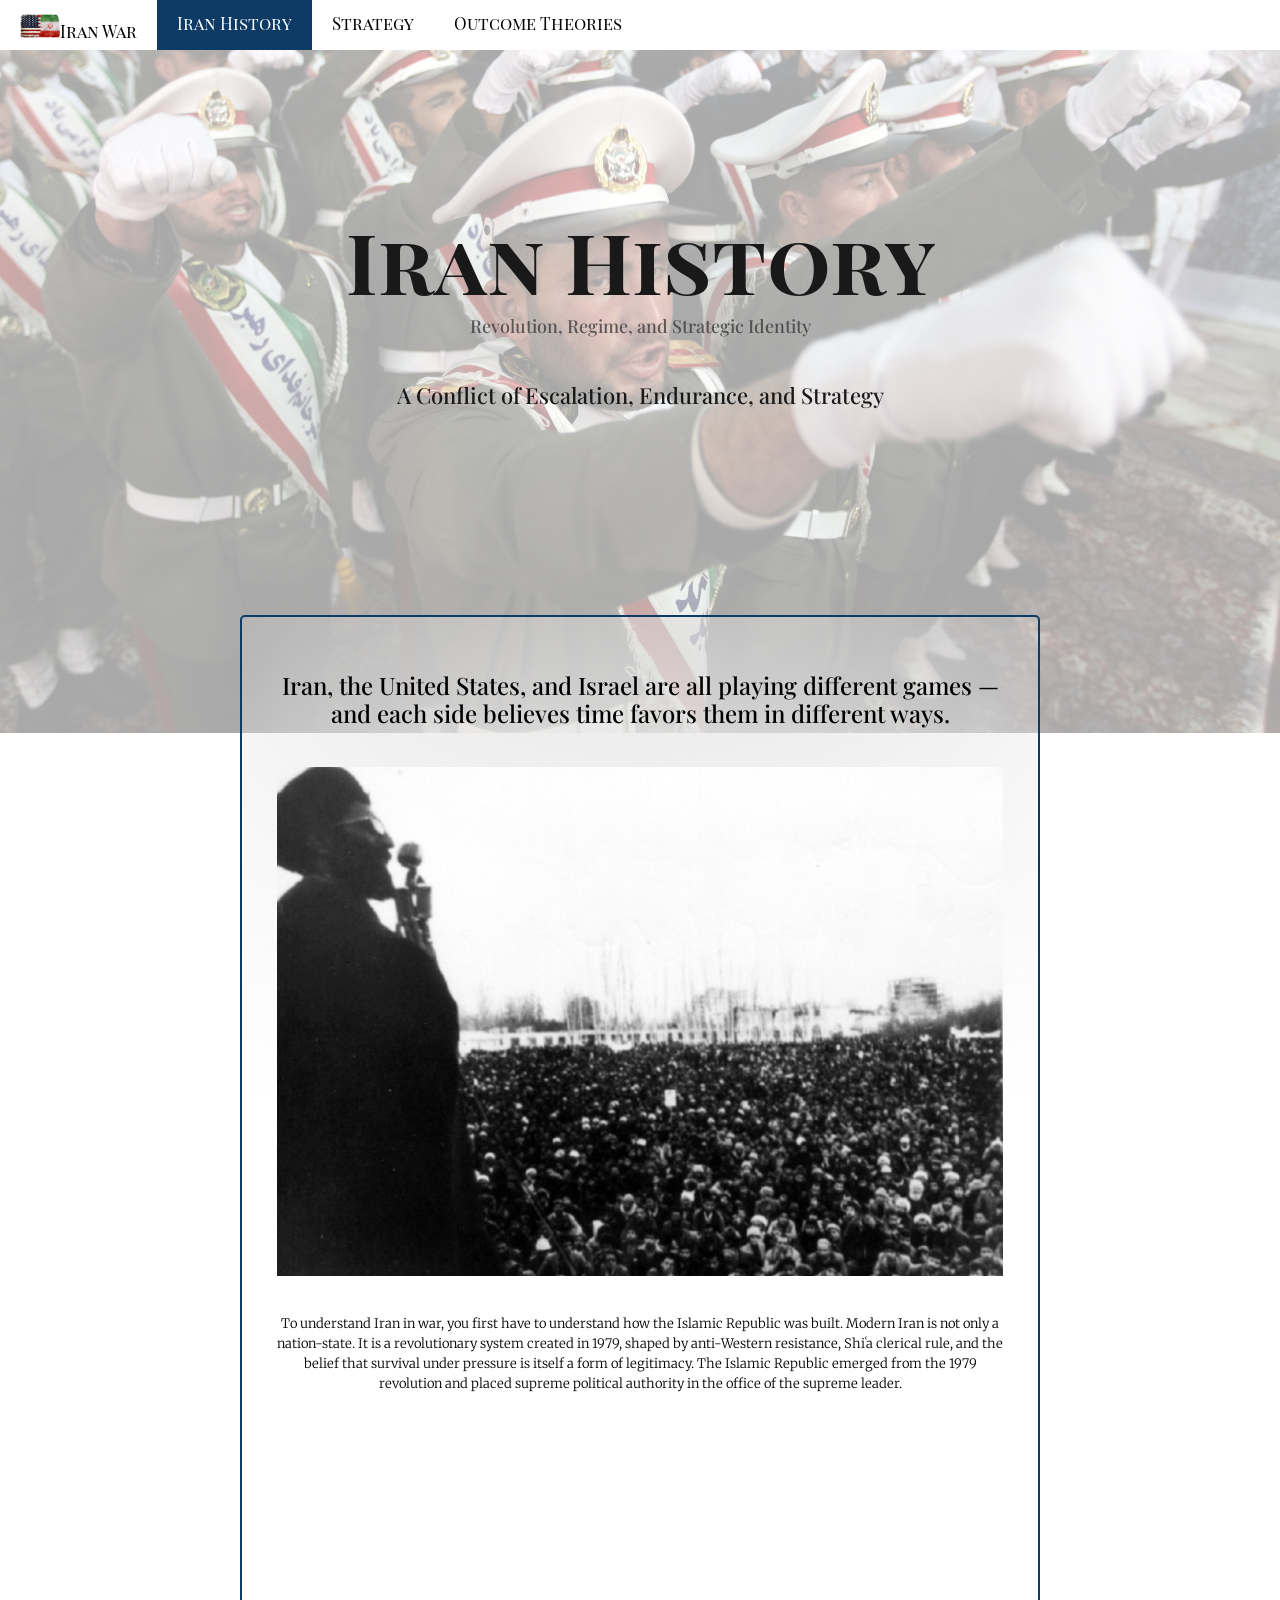
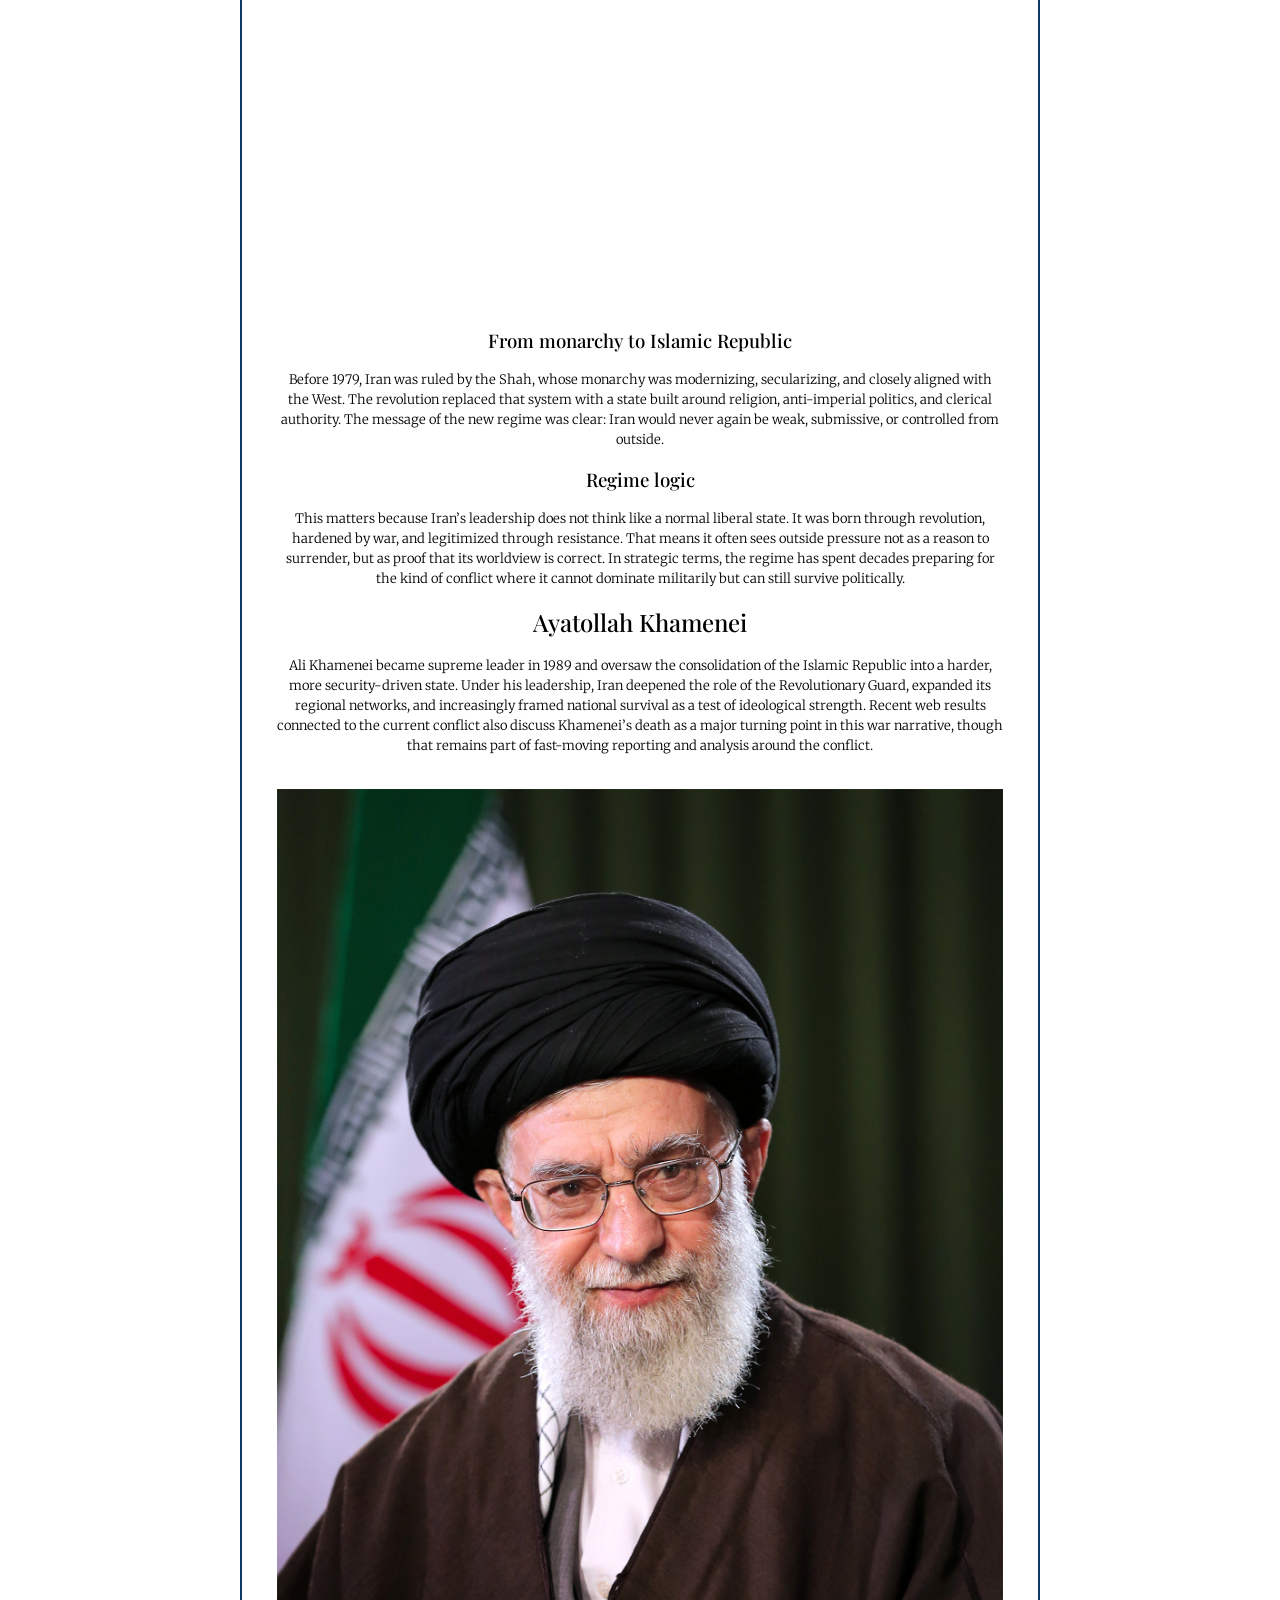
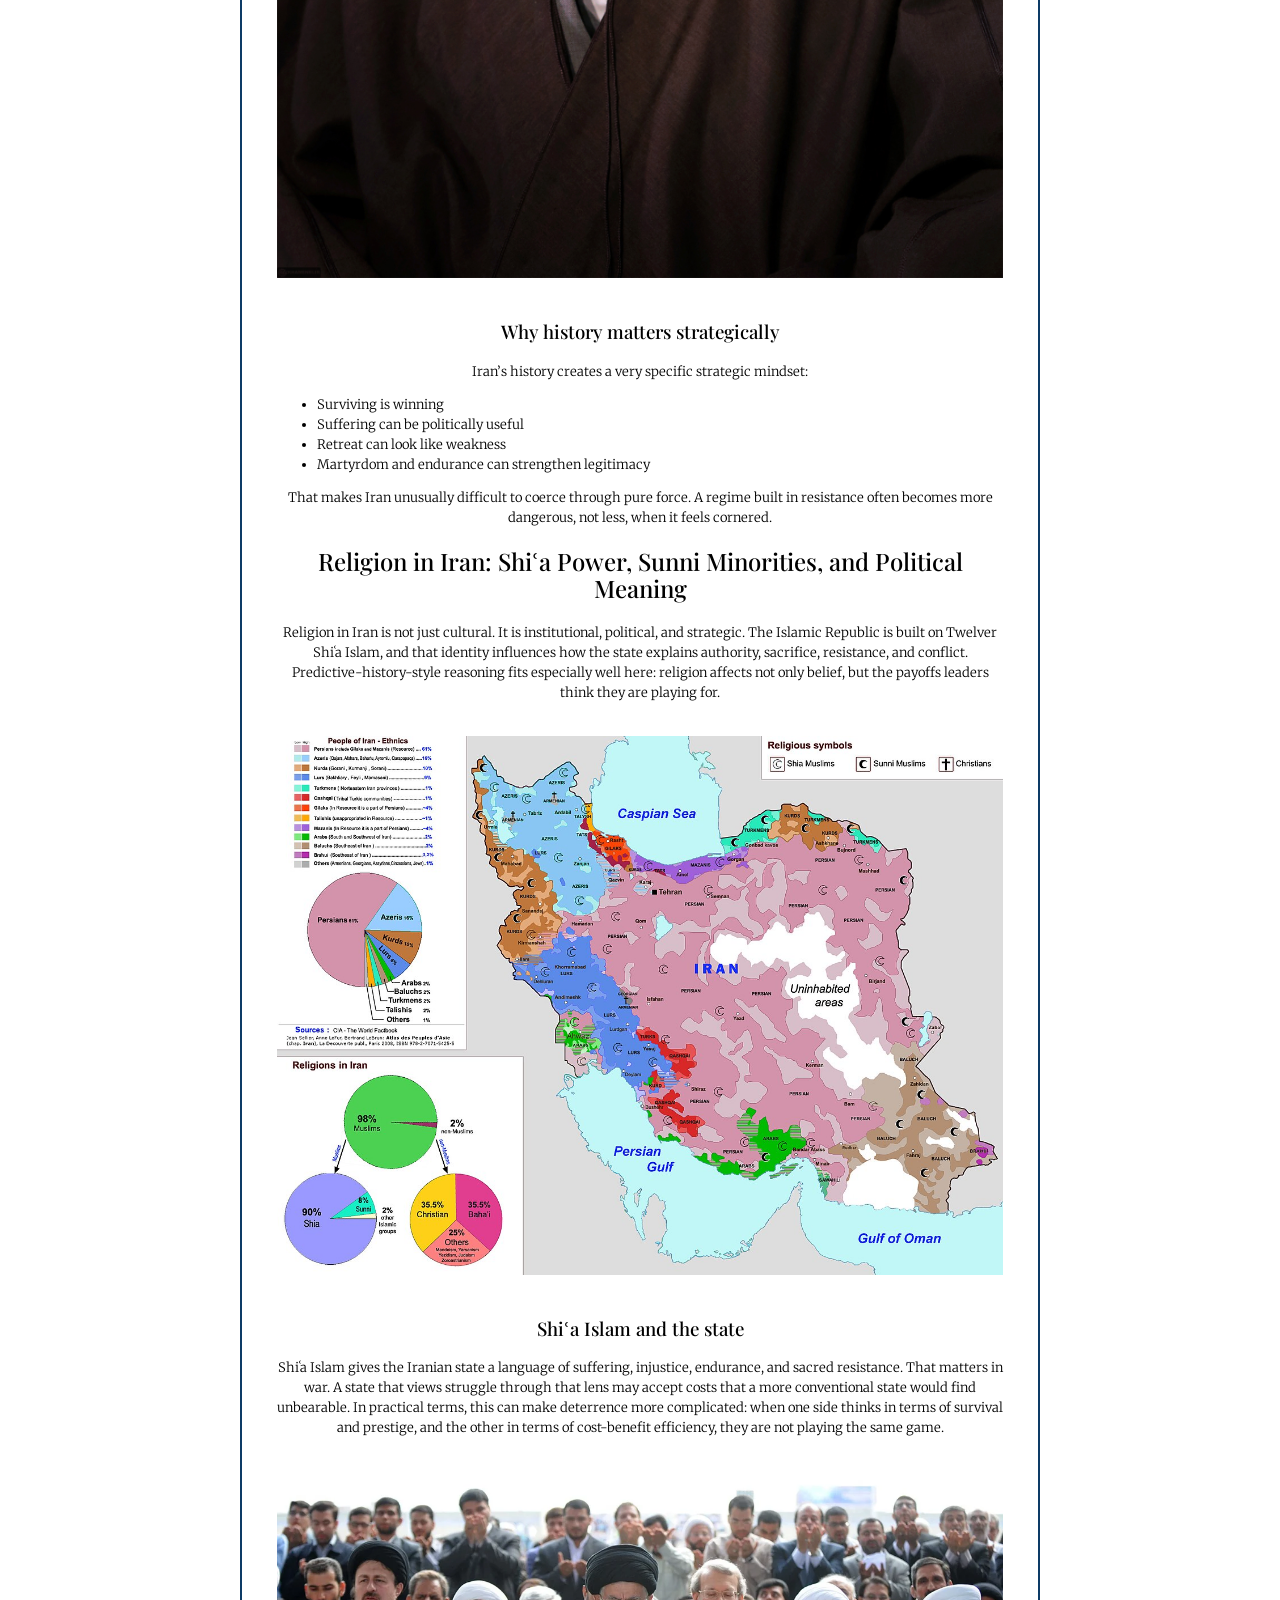
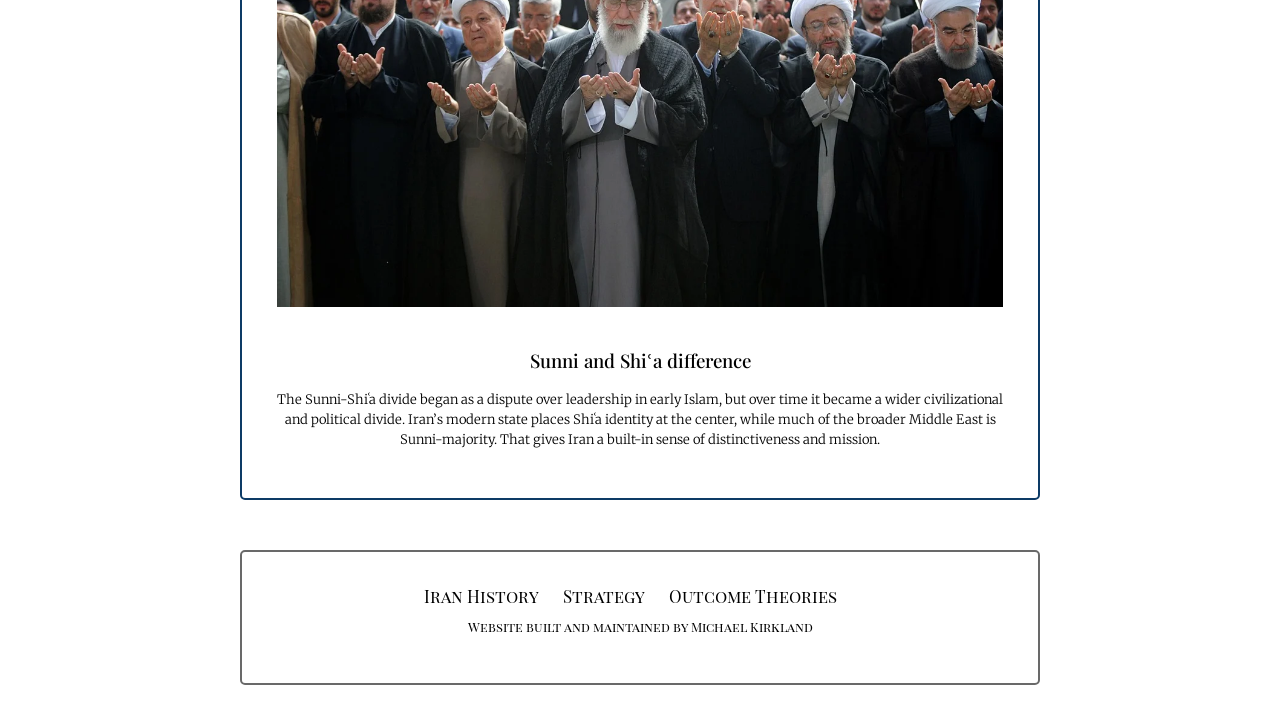
==== history.html @ b3c1babf "day 4 on page 4" ====
<!doctype html>
<html lang="en">
  <head>
    <meta charset="UTF-8" />
    <meta name="viewport" content="width=device-width, initial-scale=1.0" />
    <title>Home</title>
    <link rel="stylesheet" href="style.css" />
    <script src="reponsive_nav.js"></script>
    <link rel="stylesheet" href="normalize.css" />

    <link
      rel="stylesheet"
      href="https://cdnjs.cloudflare.com/ajax/libs/font-awesome/4.7.0/css/font-awesome.min.css"
    />
  </head>

  <body>
    <nav>
      <div class="topnav" id="myTopnav">
        <a href="index.html"
          ><img src="images/logo_colour.png" class="logo"
        />Iran War</a>
        <a href="history.html" class="active">Iran History</a>
        <a href="strategy.html">Strategy</a>
        <a href="outcome.html">Outcome Theories</a>
        <a href="javascript:void(0);" class="icon" onclick="myFunction()">
          <i class="fa fa-bars"></i>
        </a>
      </div>
    </nav>
    

    <img class="hero_background" src="images/iran_army_march.jpg">

    <div class="home_hero">
        <h1>Iran History</h1>
        <h3>Revolution, Regime, and Strategic Identity</h3>
        <h2>A Conflict of Escalation, Endurance, and Strategy</h2>
    </div>

    <div class="main">
        <h2>Iran, the United States, and Israel are all playing different games 
        — and each side believes time favors them in different ways.</h2>
      <img src="images/khamenei_speech.png">
      <p>
         To understand Iran in war, you first have to understand how the Islamic Republic was built. 
         Modern Iran is not only a nation-state. It is a revolutionary system created in 1979, shaped by anti-Western resistance, 
         Shiʿa clerical rule, and the belief that survival under pressure is itself a form of legitimacy. The Islamic Republic 
         emerged from the 1979 revolution and placed supreme political authority in the office of the supreme leader.
      </p>

        <iframe
        src="https://www.google.com/maps/embed?pb=!1m18!1m12!1m3!1d14496344.268043386!2d43.06697430807295!3d31.849278486676294!2m3!1f0!2f0!3f0!3m2!1i1024!2i768!4f13.1!3m3!1m2!1s0x3ef7ec2ec16b1df1%3A0x40b095d39e51face!2sIran!5e1!3m2!1sen!2snz!4v1776637750365!5m2!1sen!2snz"
        width="600"
        height="450"
        style="border: 0"
        allowfullscreen=""
        loading="lazy"
        referrerpolicy="no-referrer-when-downgrade"
      ></iframe>

      <h3>From monarchy to Islamic Republic</h3>
      <p>
        Before 1979, Iran was ruled by the Shah, whose monarchy was modernizing, secularizing, 
        and closely aligned with the West. The revolution replaced that system with a state built 
        around religion, anti-imperial politics, and clerical authority. The message of the new regime was 
        clear: Iran would never again be weak, submissive, or controlled from outside.
      </p>

      <h3>Regime logic</h3>
      <p>
        This matters because Iran’s leadership does not think like a normal liberal state. It was 
        born through revolution, hardened by war, and legitimized through resistance. That means it 
        often sees outside pressure not as a reason to surrender, but as proof that its worldview is 
        correct. In strategic terms, the regime has spent decades preparing for the kind of conflict 
        where it cannot dominate militarily but can still survive politically.
      </p>

      <h2>Ayatollah Khamenei</h2>
      <p>
        Ali Khamenei became supreme leader in 1989 and oversaw the consolidation of the Islamic Republic 
        into a harder, more security-driven state. Under his leadership, Iran deepened the role of the 
        Revolutionary Guard, expanded its regional networks, and increasingly framed national survival as 
        a test of ideological strength. Recent web results connected to the current conflict also discuss 
        Khamenei’s death as a major turning point in this war narrative, though that remains part of fast-moving 
        reporting and analysis around the conflict.
      </p>
      <img src="images/khamenei_portrait.jpg">

      <h3>Why history matters strategically</h3>
      <p>
        Iran’s history creates a very specific strategic mindset:
      </p>
      <ul>
        <li>Surviving is winning</li>
        <li>Suffering can be politically useful</li>
        <li>Retreat can look like weakness</li>
        <li>Martyrdom and endurance can strengthen legitimacy</li>
      </ul>
      <p>
        That makes Iran unusually difficult to coerce through pure force. A regime built in 
        resistance often becomes more dangerous, not less, when it feels cornered.
      </p>

      <h2>Religion in Iran: Shiʿa Power, Sunni Minorities, and Political Meaning</h2>
      <p>
        Religion in Iran is not just cultural. It is institutional, political, and strategic. 
        The Islamic Republic is built on Twelver Shiʿa Islam, and that identity influences how the 
        state explains authority, sacrifice, resistance, and conflict. Predictive-history-style reasoning 
        fits especially well here: religion affects not only belief, but the payoffs leaders think they are 
        playing for.
      </p>
      <img src="images/iran_lang_relg.jpg">

      <h3>Shiʿa Islam and the state</h3>
      <p>
        Shiʿa Islam gives the Iranian state a language of suffering, injustice, endurance, and sacred resistance. 
        That matters in war. A state that views struggle through that lens may accept costs that a more conventional 
        state would find unbearable. In practical terms, this can make deterrence more complicated: when one side thinks 
        in terms of survival and prestige, and the other in terms of cost-benefit efficiency, they are not playing the same game.
      </p>
      <img src="images/aya_worship.webp">

      <h3>Sunni and Shiʿa difference</h3>
      <p>
        The Sunni-Shiʿa divide began as a dispute over leadership in early Islam, but over time it became a wider 
        civilizational and political divide. Iran’s modern state places Shiʿa identity at the center, while much of the broader 
        Middle East is Sunni-majority. That gives Iran a built-in sense of distinctiveness and mission.
      </p>

      </div>

    <div class="footer">
      <div class="footer_links">
        <a href="index.html">Iran History</a>
        <a href="reflection.html">Strategy</a>
        <a href="skills.html">Outcome Theories</a>
        <h3>Website built and maintained by Michael Kirkland</h3>
      </div>
    </div>
  </body>
</html>
---- style.css ----
@import url("https://fonts.googleapis.com/css2?family=Merriweather:ital,opsz,wght@0,18..144,300..900;1,18..144,300..900&family=Playfair+Display:ital,wght@0,400..900;1,400..900&display=swap");
@import url('https://fonts.googleapis.com/css2?family=Playfair+Display+SC:ital,wght@0,400;0,700;0,900;1,400;1,700;1,900&display=swap');

:root {
  --color-one: #000000;
  --color-two: #ffffff;
  --color-three: #0D3B66;
  --color-four: #9E2B25;
  --color-five: #FAF0CA;
  --color-six: #F4D35E;
  --color-seven: #EE964B;
}

.playfair-display-font {
  font-family: "Playfair Display", serif;
  font-optical-sizing: auto;
  font-weight: 400;
  font-style: normal;
}

.hero_background {
	position: absolute;
	width: 100%;
	z-index: -10;
	top: -120px;
	opacity: 34%;
}

.topnav {
  background-color: white;
  overflow: hidden;
  font-family: "Playfair Display SC", serif;
  font-optical-sizing: auto;
  font-weight: 500;
  font-style: normal;
  transition: 0.5s cubic-bezier(0.075, 0.82, 0.165, 1);
  width: 100%;
  z-index: 20;
  position: fixed;
  transform: translateY(-260px);
}

.topnav a {
	transition: all 0.5s;
	transition-timing-function: cubic-bezier(0.075, 0.82, 0.165, 1);
	float: right;
	color: #f2f2f2;
	text-align: center;
	padding: 30.5px;
	text-decoration: none;
	font-size: 24px;
	height: 50px;
	z-index: 22;
}
.topnav a:hover {
	transition: all 1s;
	transition-timing-function: cubic-bezier(0.075, 0.82, 0.165, 1);
	background-color: var(--color-three);
	color: black;
	text-shadow: 0px 0px 10px #00000031;
	box-shadow: 0px 0px 200px 0px #ffffff;
  
}
/* Makes sure already active pages don't glow black when hovered - decreases text contrast. */
.topnav a.active:hover {
	text-shadow: 0px 0px 0px white;
}
.topnav a.active {
	background-color: var(--color-three);
	color: white;
  /* box-shadow: 0px 0px 200px 0px var(--color-three); */
	z-index: 21;
}

/* Style the links inside the navigation bar */
.topnav a {
  float: left;
  display: block;
  color: #000000;
  text-align: center;
  padding: 14px 20px;
  text-decoration: none;
  font-size: 17px;
  transition: 0.5s cubic-bezier(0.075, 0.82, 0.165, 1);
}

/* Change the color of links on hover */
.topnav a:hover {
  /* box-shadow: var(--color-three) 0px 0px 10px 30px; */
  color: rgb(255, 255, 255);
  transition: 0.5s cubic-bezier(0.075, 0.82, 0.165, 1);
}

/* Add an active class to highlight the current page */
.topnav a.active {
  color: white;
  /* box-shadow: var(--color-three) 0px 0px 10px 20px; */
  transition: 0.5s cubic-bezier(0.075, 0.82, 0.165, 1);
}

/* Hide the link that should open and close the topnav on small screens */
.topnav .icon {
  display: none;
}

p .logo_text {
  text-align: right;
  font-family: "Playfair Display SC", serif;
  font-optical-sizing: auto;
  font-weight: 500;
  font-style: normal;
}

.main {
  padding: 35px;
  max-width: 800px;
  margin: auto;
  margin-top: 50px;
  margin-bottom: 50px;
  border: solid var(--color-three) 2px;
  border-radius: 5px;
  backdrop-filter: blur(150px);
}

.footer {
  font-family: "Playfair Display SC", serif;
  padding: 35px;
  max-width: 800px;
  margin: auto;
  margin-bottom: 25px;
  border: solid rgba(0, 0, 0, 0.589) 2px;
  border-radius: 5px;
  backdrop-filter: blur(150px);
  text-align: center;
}

.footer a {
  color: #000000;
  text-decoration: none;
  font-size: 17px;
  margin-right: 20px;
}

.footer a:hover {
  color: rgb(160, 94, 94);
}

.footer h3 {
  font-size: 13px;
  font-family: "Playfair Display SC", serif;
}

.parallax {
  min-height: 400px;
  background-attachment: fixed;
  background-repeat: no-repeat;
  background-size: cover;
  background-position: center;
  margin-top: 50px;
  max-width: 800px;
  margin-left: auto;
  margin-right: auto;
  border: solid rgba(0, 0, 0, 0.589) 2px;
  border-radius: 5px;
  margin-top: 50px;
}

.parallax_home {
  background-image: url("images/xandro-vandewalle-j6XLbdXabfw-unsplash.jpg");
  background-size: 55%;
  background-position: center bottom -360px;
  min-height: 500px;
}

.parallax_skills {
  background-image: url("images/bw_butterfly.jpg");
  background-position: center bottom -750px;
  background-size: 60%;
}

.parallax_reflection {
  background-image: url("images/bw_twobirds.jpg");
  background-position: center;
}

p,
ul {
  font-family: "Merriweather", serif;
  font-optical-sizing: auto;
  font-weight: 300;
  font-style: normal;
  font-variation-settings: "wdth" 100;
  line-height: 20px;
  font-size: 13px;
}

h2,
h3,
button {
  font-family: "Playfair Display", serif;
  font-optical-sizing: auto;
  font-weight: 500;
  font-style: normal;
}

.accordion {
  background-color: #1e87e967;
  color: #444;
  cursor: pointer;
  padding: 18px;
  width: 100%;
  border: none;
  text-align: left;
  outline: none;
  font-size: 15px;
  transition: 0.4s;
}

.first_accordion {
  margin-top: 20px;
  border-top-left-radius: 5px;
  border-top-right-radius: 5px;
}

.last_accordion {
  border-bottom-left-radius: 5px;
  border-bottom-right-radius: 5px;
}

.active,
.accordion:hover {
  background-color: #ccc;
}

.accordion:after {
  content: "\002B";
  color: #777;
  font-weight: bold;
  float: right;
  margin-left: 5px;
}

.accordion .active:after {
  content: "\2212";
}

.panel {
  padding: 0 18px;
  background-color: white;
  max-height: 0;
  overflow: hidden;
  transition: max-height 0.2s ease-out;
}

.logo {
  height: 24px;
}

.activity {
  width: 90%;
  margin-left: auto;
  margin-right: auto;
}

.activity_text {
  color: black;
}

.tg {
  border-collapse: collapse;
  border-spacing: 0;
}

.tg td {
  border-color: black;
  border-style: solid;
  border-width: 1px;
  font-family: Arial, sans-serif;
  font-size: 14px;
  overflow: hidden;
  padding: 10px 5px;
  word-break: normal;
}

.tg th {
  border-color: black;
  border-style: solid;
  border-width: 1px;
  font-family: Arial, sans-serif;
  font-size: 14px;
  font-weight: normal;
  overflow: hidden;
  padding: 10px 5px;
  word-break: normal;
}

.tg .tg-amwm {
  font-weight: bold;
  text-align: center;
  vertical-align: top;
}

.tg .tg-0lax {
  text-align: left;
  vertical-align: top;
}

iframe {
  width: 100%;
  height: 500px;
}

body {
  background-color: white;
}

* {
  box-sizing: border-box;
}

body {
  font-family: Arial, Helvetica, sans-serif;
}

/* Float four columns side by side */
.column {
  float: left;
  width: 33.33%;
  padding: 0 10px;
}

/* Remove extra left and right margins, due to padding */
.row {
  margin: 20px 0px;
}

/* Clear floats after the columns */
.row:after {
  content: "";
  display: table;
  clear: both;
}

/* Style the counter cards */
.card {
  box-shadow: 0 4px 8px 0 rgba(0, 0, 0, 0.2);
  padding: 16px;
  text-align: center;
  background-color: #f1f1f1;
}

h1,
h2,
h3,
p {
  text-align: center;
}

.pop_up_image {
  /*The styling for the image container that pops up when clicked*/
  position: fixed;
  /*Makes the image stay in the same place even when scrolling*/
  top: 0;
  /*Positions the container at the center, using the top left cornor*/
  left: 0;
  background: rgba(0, 0, 0, 0.5);
  /*Makes the rest of the page dark*/
  height: 100%;
  /*Makes the container take up the whole height and width*/
  width: 100%;
  z-index: 100;
  /*Puts it in front of the other elemts*/
  display: none;
  /*Doesn't show until the image is clicked on*/
}
.pop_up_image span {
  /*Used to creat the close button X*/
  position: absolute;
  /*Makes it possible to position using top and right*/
  top: 0;
  /*Puts it near the top right corner, 10px from the right*/
  right: 10px;
  font-size: 40px;
  font-weight: bolder;
  /*Makes it bold for easier visibility*/
  color: #ffffff;
  cursor: pointer;
  /*Makes the cursor a pointer to tell the user it can be clicked on*/
  z-index: 100;
  /*Puts it in front of the rest of the page*/
}
.pop_up_image img {
  position: absolute;
  /*Makes it so the image can be controlled using top and left*/
  top: 50%;
  /*Puts it top left corner at the center*/
  left: 50%;
  transform: translate(-50%, -50%);
  /*moves it so the middle point is at the center*/
  max-height: 90%;
  max-width: 90%;
  object-fit: cover;
  /*Makes the aspect ratio stay the same in all device sizes*/
  transition: 0.6s;
}

.card img {
  width: 100%;
  height: 200px;
  object-fit: cover;
  transition: 0.3s;
}

.card img:hover {
  opacity: 0.8;
  cursor: pointer;
  margin: auto;
  box-shadow: rgba(0, 0, 0, 0.28) 0px 0px 30px;
  scale: 1.05;
}

.hero_card {
  max-width: 800px;
  margin: auto;
  margin-top: 50px;
  margin-bottom: 50px;
  display: grid;
	grid-template-areas: "hero_card_img hero_card_txt";
	grid-template-columns: 1fr 3fr;
  gap: 0px;
	padding: 0px;
}

.container>div {
	background-color: rgba(255, 255, 255, 0.8);
}
.container>div.hero_card_img {
	grid-area: hero_card_image;
}
.container>div.hero_card_txt {
	grid-area: hero_card_text;
}

.hero_card_img {
	max-height: 400px;
}
/* adds a drop shadow to the image using webkit filters, and the default as backup. */
.hero_card_img img {
	height: 100%;
	border-radius: 0;
}
/* General styling for the text on the title card. */
.hero_card_txt {
	margin: auto;
	font-weight: 400;
	font-style: normal;
  font-family: "Playfair Display", serif;
}
/* more refined text styling for the smaller 'sub-title'. */
.hero_card_txt h1 {
	color: #191919;
	text-shadow: rgba(255, 255, 255, 0.27) 0px 0 8.6px;
	font-size: 44px;
}
/* makes the main title larger and clearer than usual */
.hero_card_txt h2 {
	color: #191919;
	font-size: 22px;
}

.hero_card_txt h3 {
	color: #191919;
	font-size: 8px;
}





.pages_cards_wrapper {
  width: 80%;
  margin: auto;
  margin-top: 50px;
  margin-bottom: 50px;
  display: grid;
	grid-template-areas: "pages_cards_large pages_cards_column";
	grid-template-columns: 3fr 2fr;
  gap: 0px;
	padding: 0px;
}
.pages_cards_large {
	height: 300px;
  border-width: 2px;
  border-color: black;
  border-style: solid;
  border-radius: 5px;
  background-position: center;
  background-repeat: no-repeat;
  background-size: 300%;
  transition: cubic-bezier(0.075, 0.82, 0.165, 1) 0.3s;
  background-color: var(--color-three);
}
.pages_cards_column {
	font-weight: 400;
	font-style: normal;
  font-family: "Playfair Display", serif;
  height: 300px;
}
.pages_cards_small {
  height: 140px;
  width: 100%;
  border-width: 2px;
  border-color: black;
  border-style: solid;
  border-radius: 5px;
  margin: 20px;
  text-align: center;
  transition: cubic-bezier(0.075, 0.82, 0.165, 1) 0.3s;
  background-position: center;
  background-repeat: no-repeat;
  background-size: 350%;
  background-color: var(--color-three);
}
.pages_cards_small:hover {
  box-shadow: rgba(0, 0, 0, 0.28) 0px 0px 30px;
  scale: 1.02;
  background-size: 400%;
}
.pages_cards_large:hover {
  box-shadow: rgba(0, 0, 0, 0.28) 0px 0px 30px;
  scale: 1.02;
  background-size: 350%;
}
.pages_cards_column h1 {
	color: white;
	text-shadow: rgba(255, 255, 255, 0.27) 0px 0 8.6px;
	font-size: 44px;
  font-family: "Playfair Display SC", serif;
}
.pages_cards_column h2 {
	color: white;
	font-size: 22px;
  margin-top: 50px;
  font-family: "Playfair Display SC", serif;
}
.pages_cards_large h2 {
	color: white;
	font-size: 22px;
  margin-top: 130px;
  font-family: "Playfair Display SC", serif;
}
a {
  text-decoration: none;
}
.main img {
  width: 100%;
  height: auto;
  margin-top: 20px;
  margin-bottom: 20px;
}

.home_hero {
  margin: 260px 0px 180px 0px;
  text-align: center;
  font-family: "Playfair Display SC", serif;
}

.home_hero h1 {
  font-size: 84px;
  color: #191919;
  line-height: 0px;
}

.home_hero h2 {
  font-size: 22px;
  color: #191919;
  line-height: 80px;
}

.home_hero h3 {
  font-size: 18px;
  color: #343434c3;
}

@media screen and (max-width: 600px) {
  .topnav.responsive {
    position: relative;
  }
  .topnav.responsive a.icon {
    position: absolute;
    right: 0;
    top: 0;
  }
  .topnav.responsive a {
    float: none;
    display: block;
    text-align: left;
  }
  .topnav a:not(:first-child) {
    display: none;
  }
  .topnav a.icon {
    float: right;
    display: block;
  }
  iframe {
    width: 100%;
    height: 300px;
  }
  .main {
    /* eliminate bottom margin */
  }
  .column {
    width: 100%;
    display: block;
    margin-bottom: 20px;
  }
}
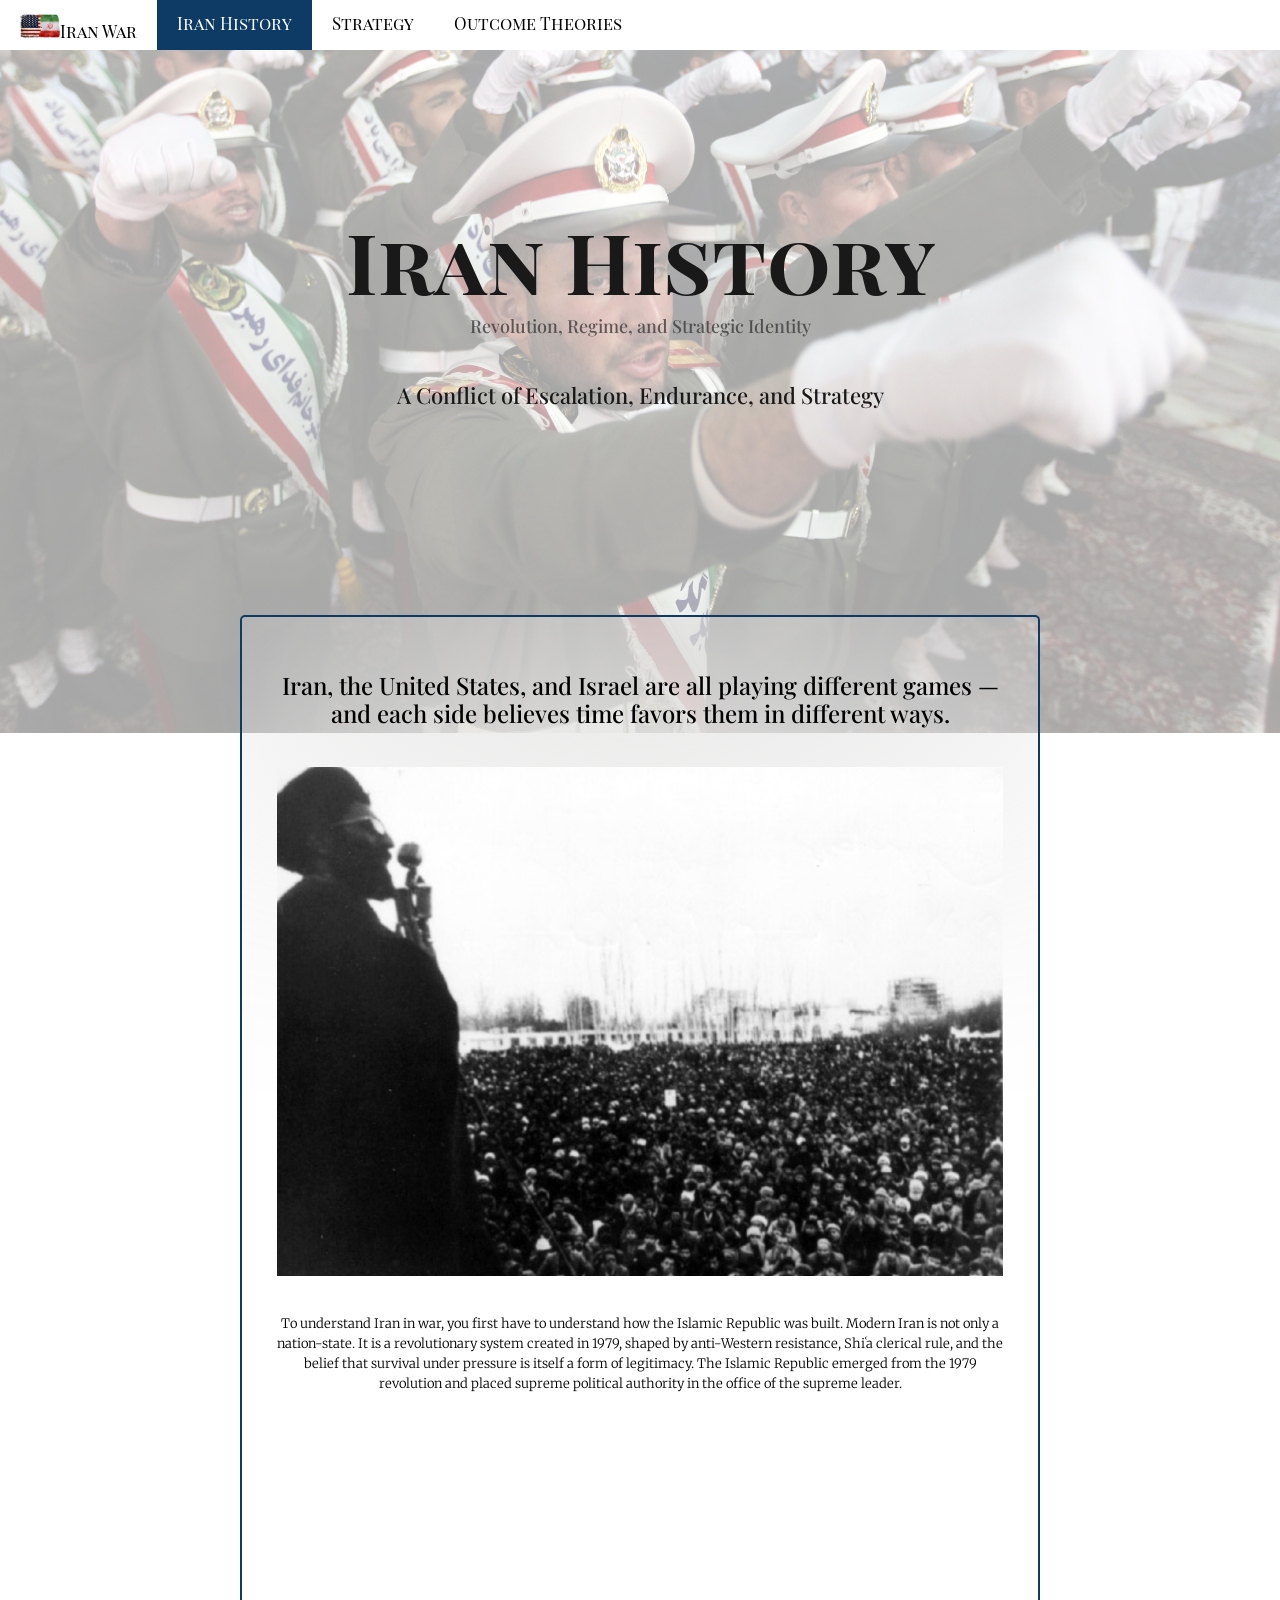
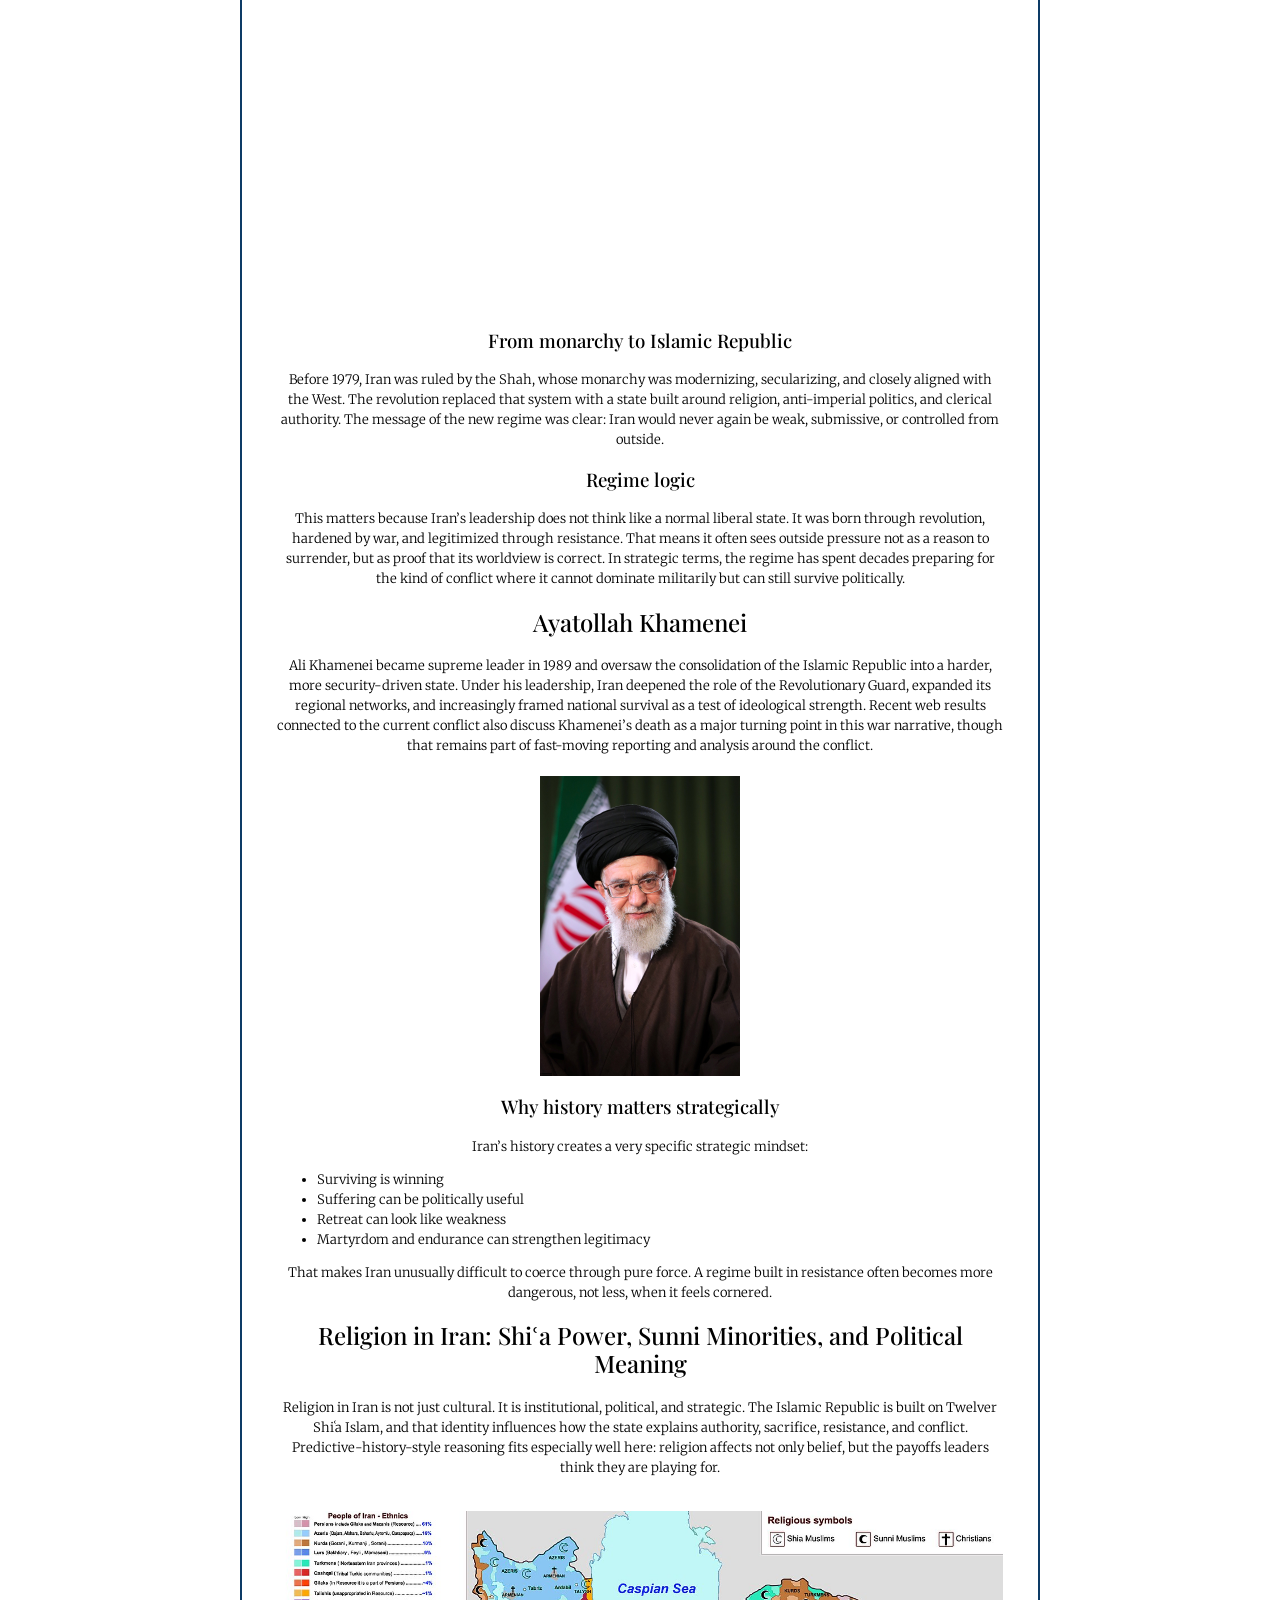
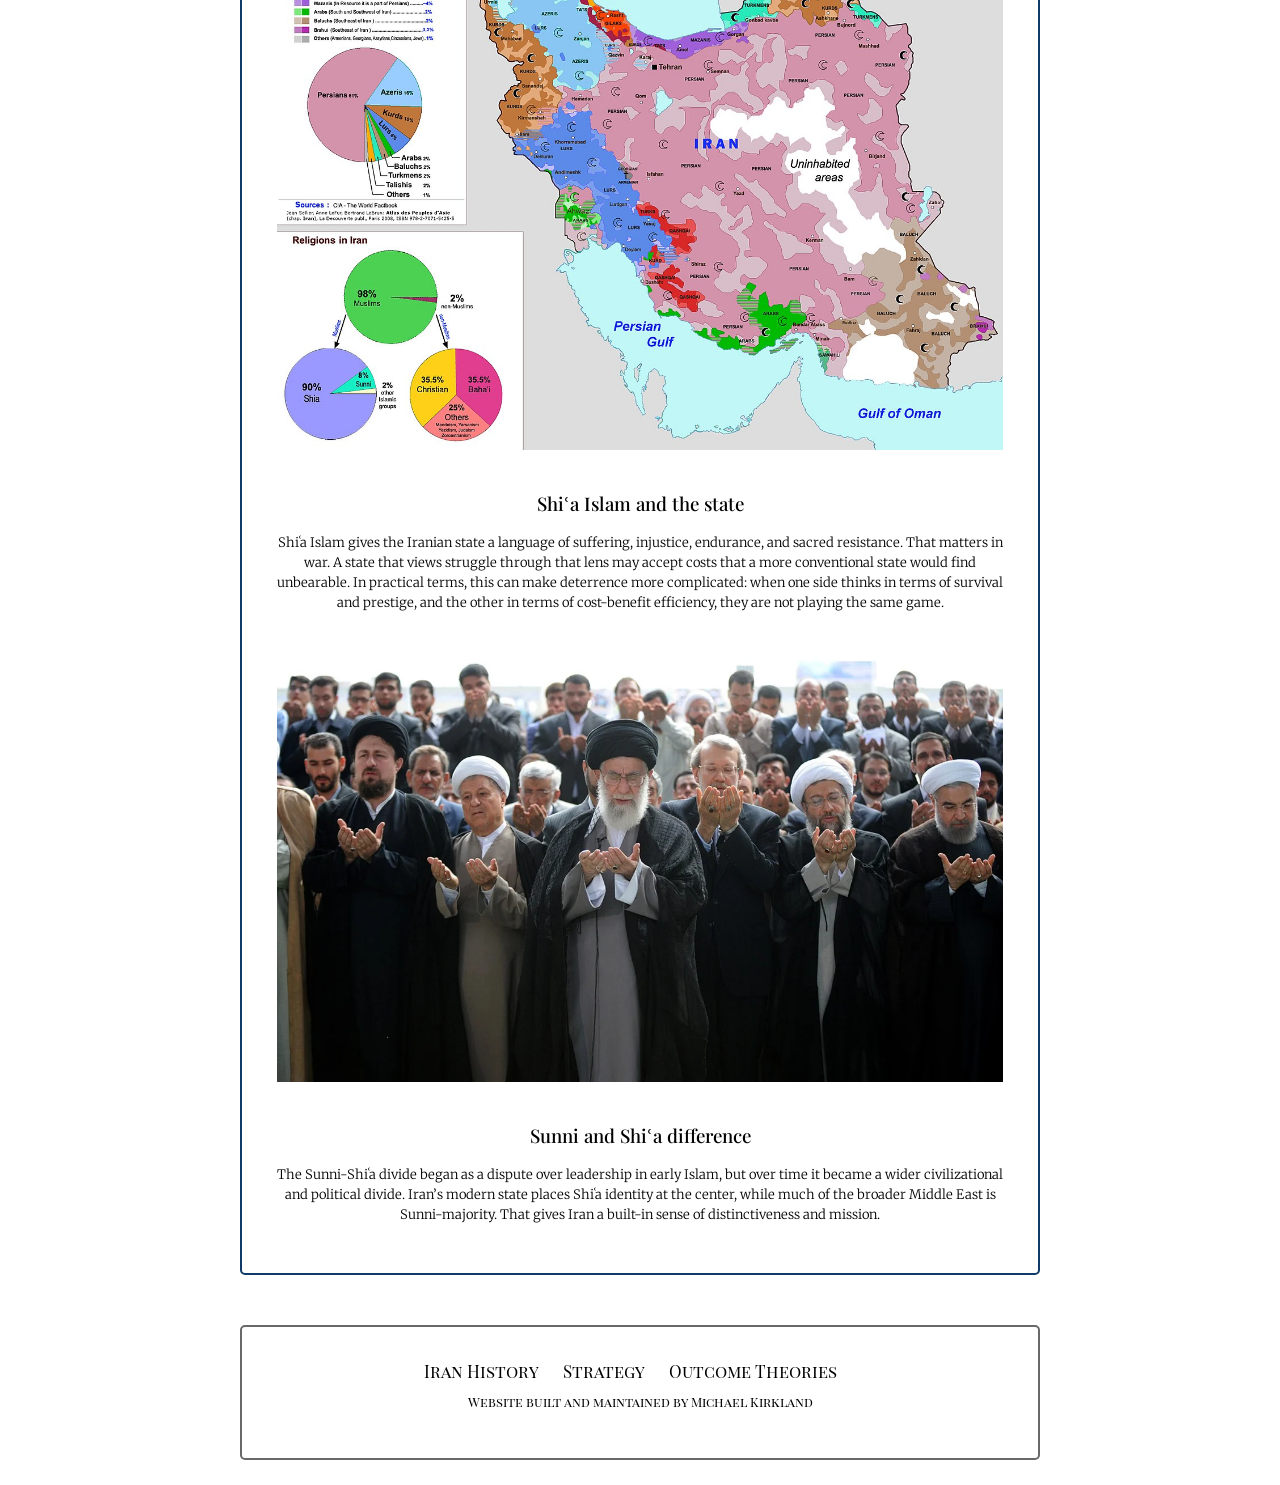
==== commit 1048d906: "day 5 finished page 3 and onto page 4" ====
--- a/history.html
+++ b/history.html
@@ -85,7 +85,7 @@
         Khamenei’s death as a major turning point in this war narrative, though that remains part of fast-moving 
         reporting and analysis around the conflict.
       </p>
-      <img src="images/khamenei_portrait.jpg">
+      <img src="images/khamenei_portrait.jpg" style="height: 300px; width: auto; margin-left: auto; margin-right: auto; display: block;">
 
       <h3>Why history matters strategically</h3>
       <p>
--- a/style.css
+++ b/style.css
@@ -11,6 +11,15 @@
   --color-seven: #EE964B;
 }
 
+hr {
+  border-color: rgb(83, 83, 83);
+  border-bottom: 0px;
+  height: 2px;
+  background-color: var(--color-three);
+  margin-top: 50px;
+  margin-bottom: 50px;
+}
+
 .playfair-display-font {
   font-family: "Playfair Display", serif;
   font-optical-sizing: auto;
@@ -24,6 +33,7 @@
 	z-index: -10;
 	top: -120px;
 	opacity: 34%;
+  background-image: linear-gradient(rgb(255, 0, 0), rgba(255, 255, 255, 0));
 }
 
 .topnav {
@@ -43,7 +53,6 @@
 .topnav a {
 	transition: all 0.5s;
 	transition-timing-function: cubic-bezier(0.075, 0.82, 0.165, 1);
-	float: right;
 	color: #f2f2f2;
 	text-align: center;
 	padding: 30.5px;
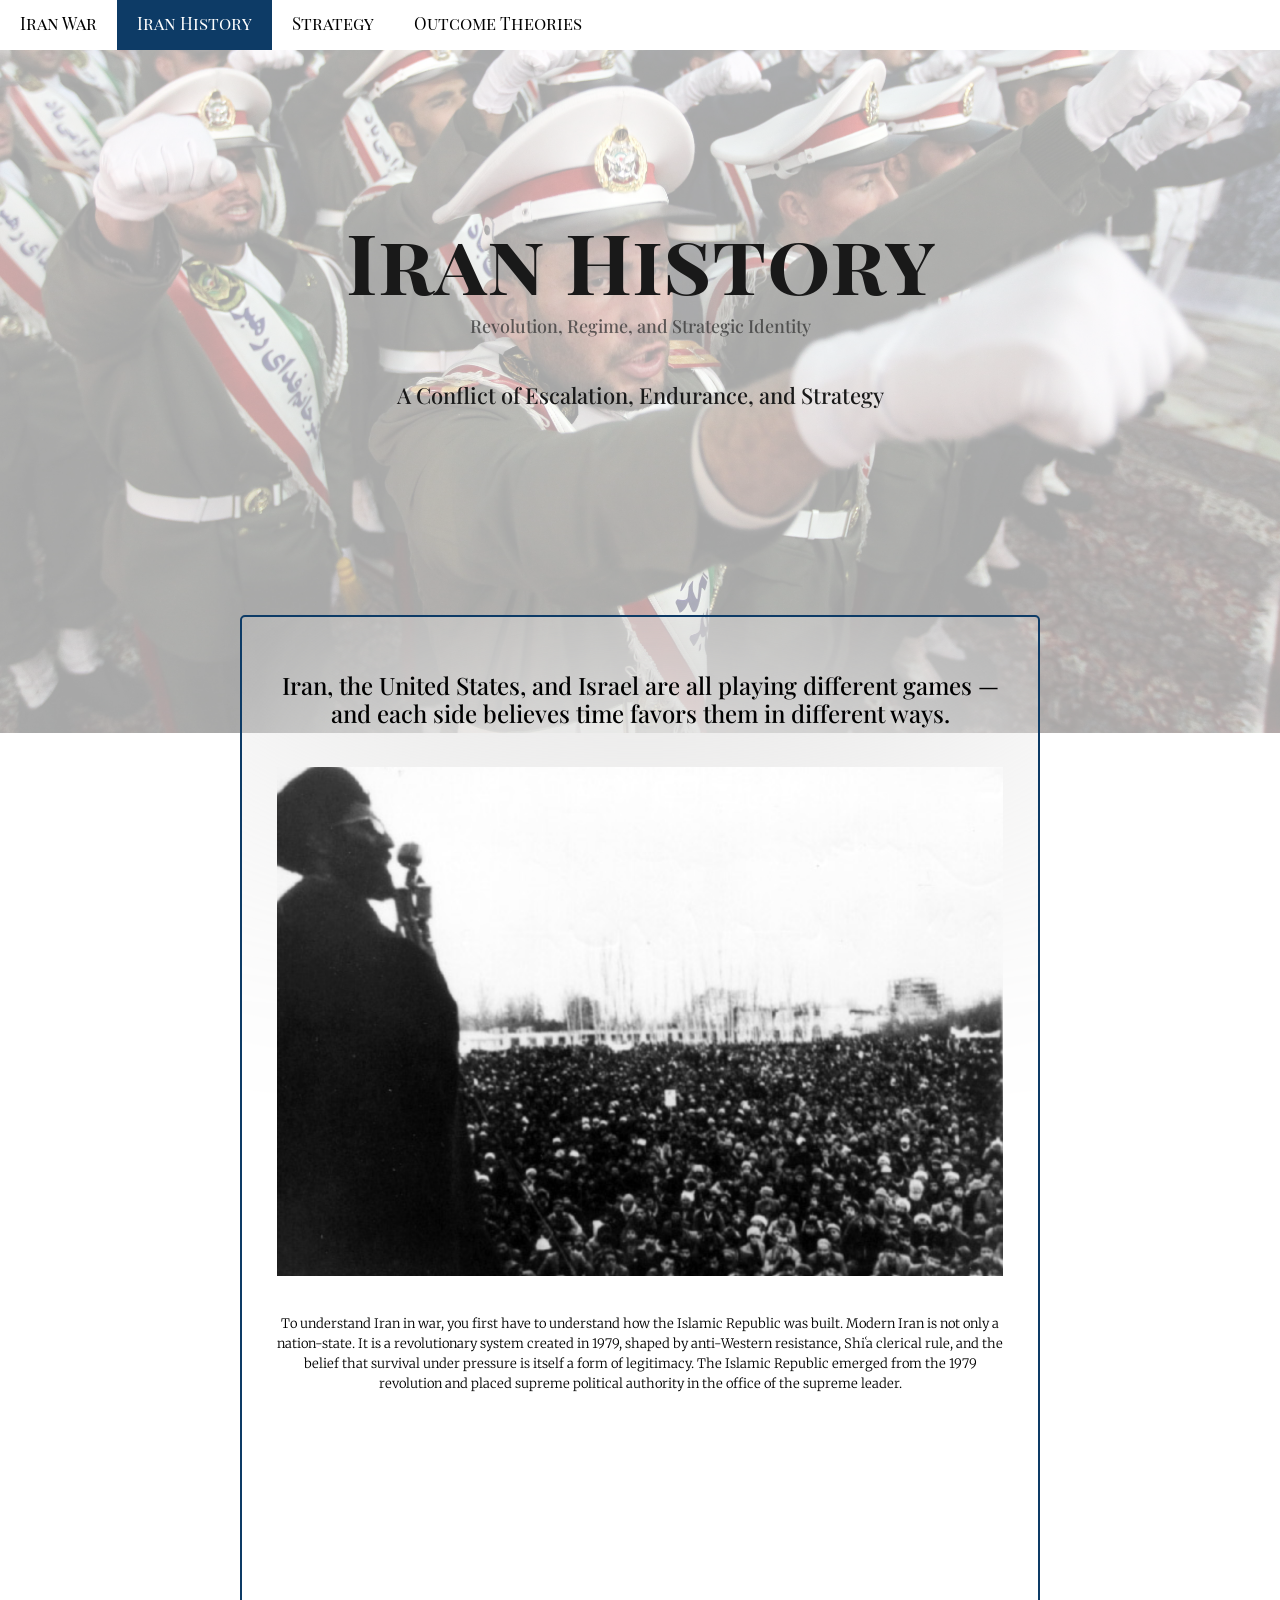
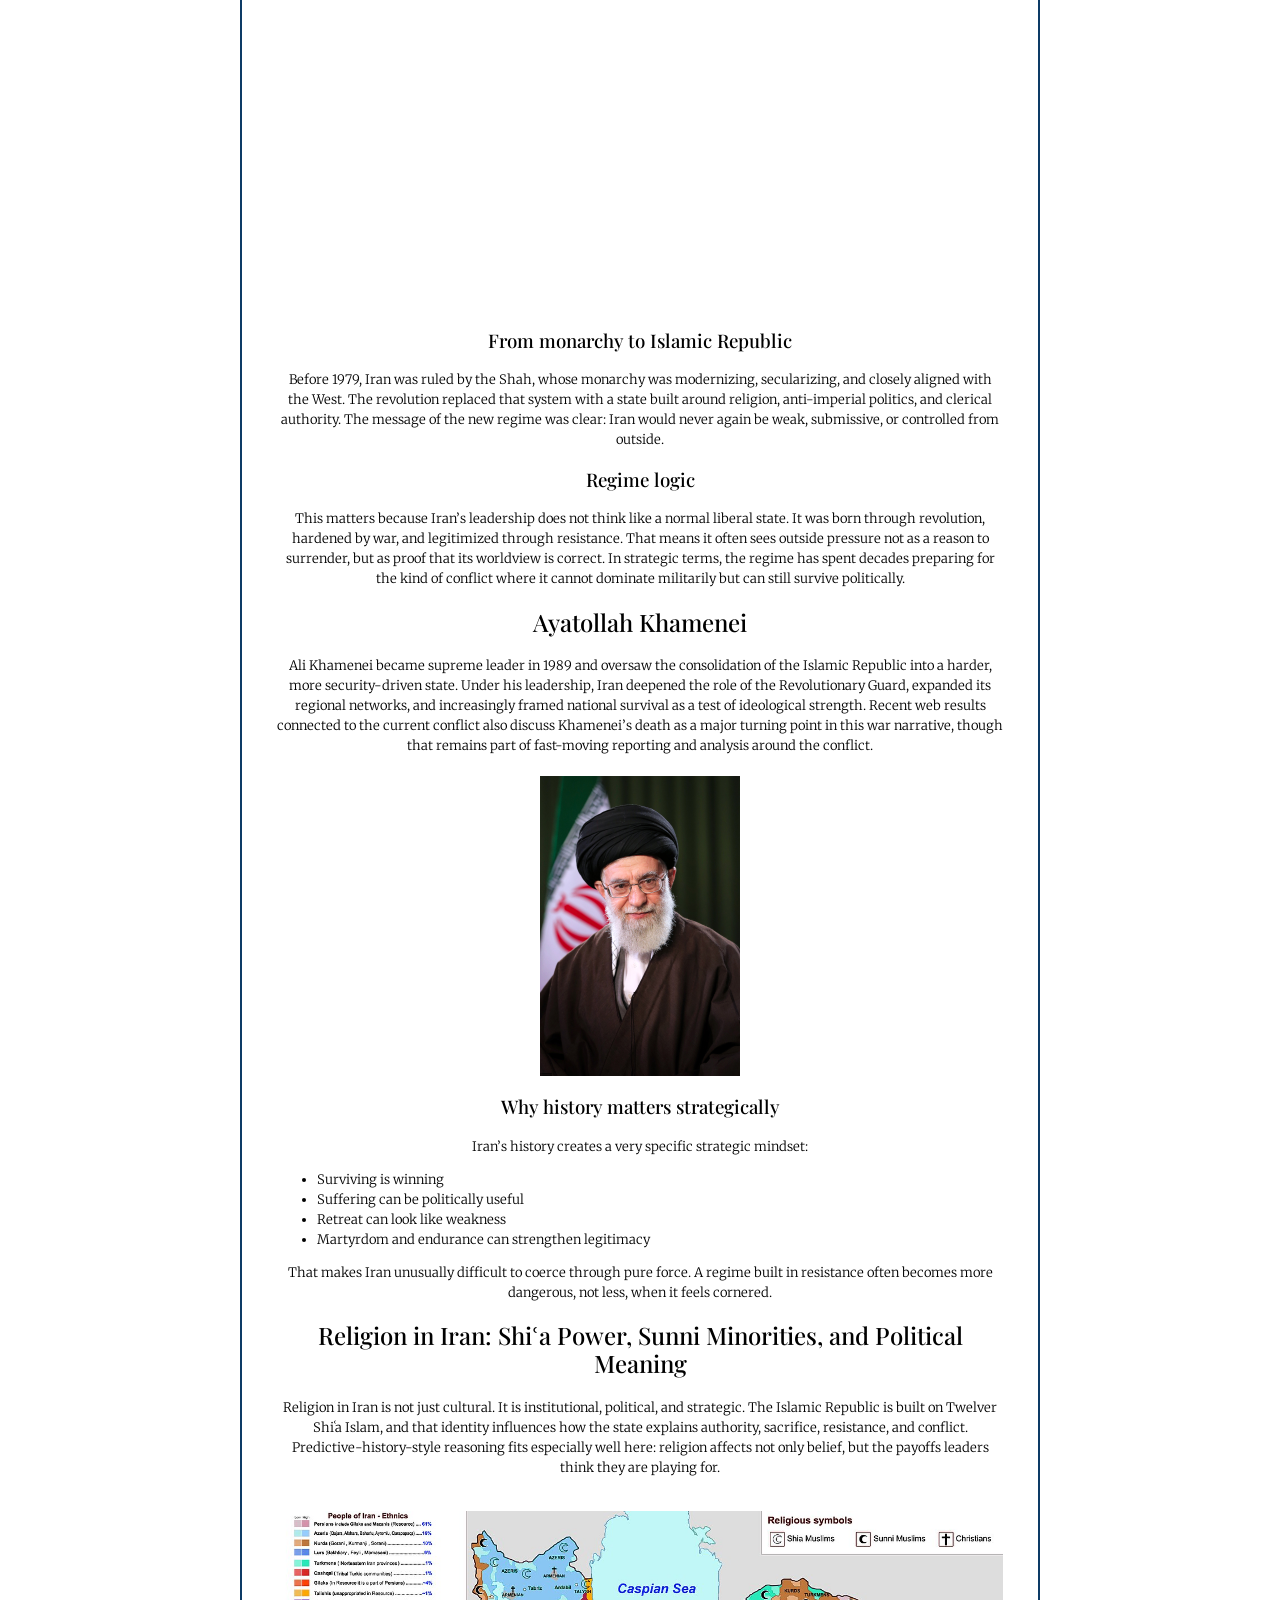
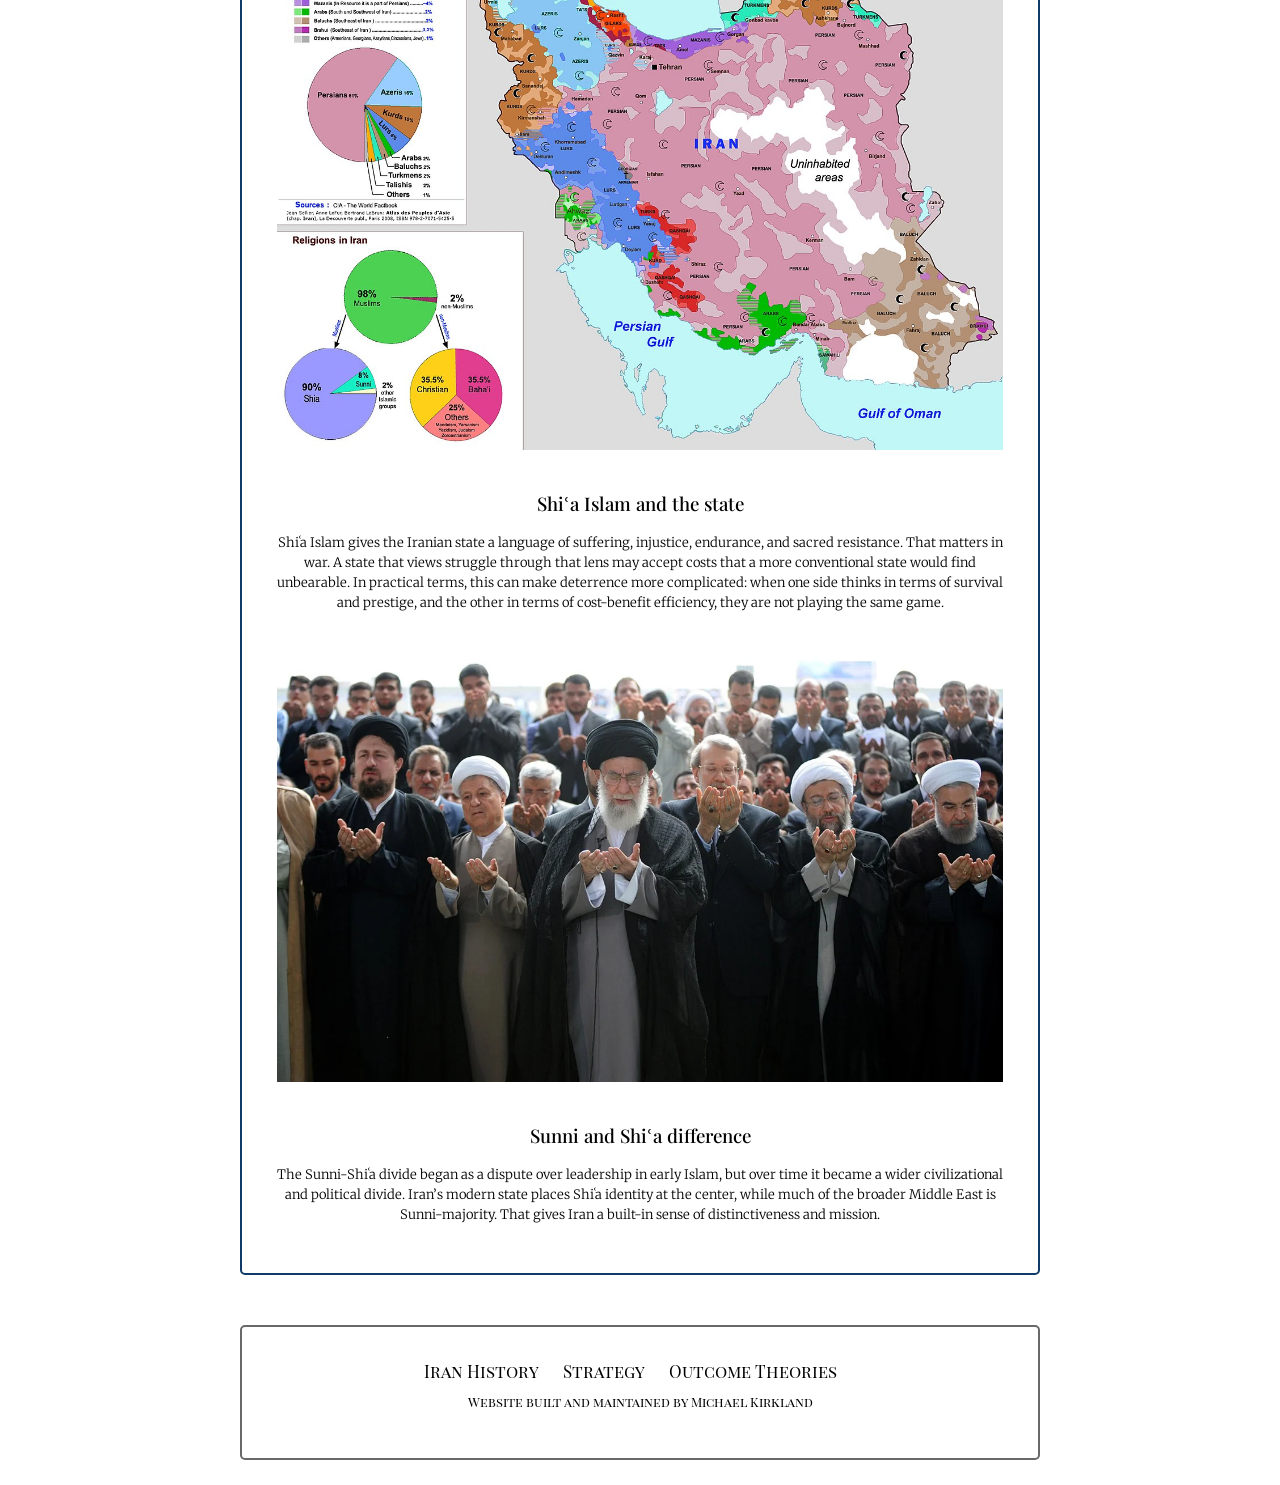
==== commit c6e051f8: "day 6 small tweaks. did ui/ux reviewing today." ====
--- a/history.html
+++ b/history.html
@@ -18,8 +18,7 @@
     <nav>
       <div class="topnav" id="myTopnav">
         <a href="index.html"
-          ><img src="images/logo_colour.png" class="logo"
-        />Iran War</a>
+          >Iran War</a>
         <a href="history.html" class="active">Iran History</a>
         <a href="strategy.html">Strategy</a>
         <a href="outcome.html">Outcome Theories</a>
--- a/style.css
+++ b/style.css
@@ -29,11 +29,13 @@
 
 .hero_background {
 	position: absolute;
-	width: 100%;
+  width: 100%;
+  justify-content: center;
 	z-index: -10;
 	top: -120px;
 	opacity: 34%;
   background-image: linear-gradient(rgb(255, 0, 0), rgba(255, 255, 255, 0));
+  
 }
 
 .topnav {
@@ -591,6 +593,10 @@
   color: #343434c3;
 }
 
+.fiftypx_spacing {
+  height: 50px;
+}
+
 @media screen and (max-width: 600px) {
   .topnav.responsive {
     position: relative;
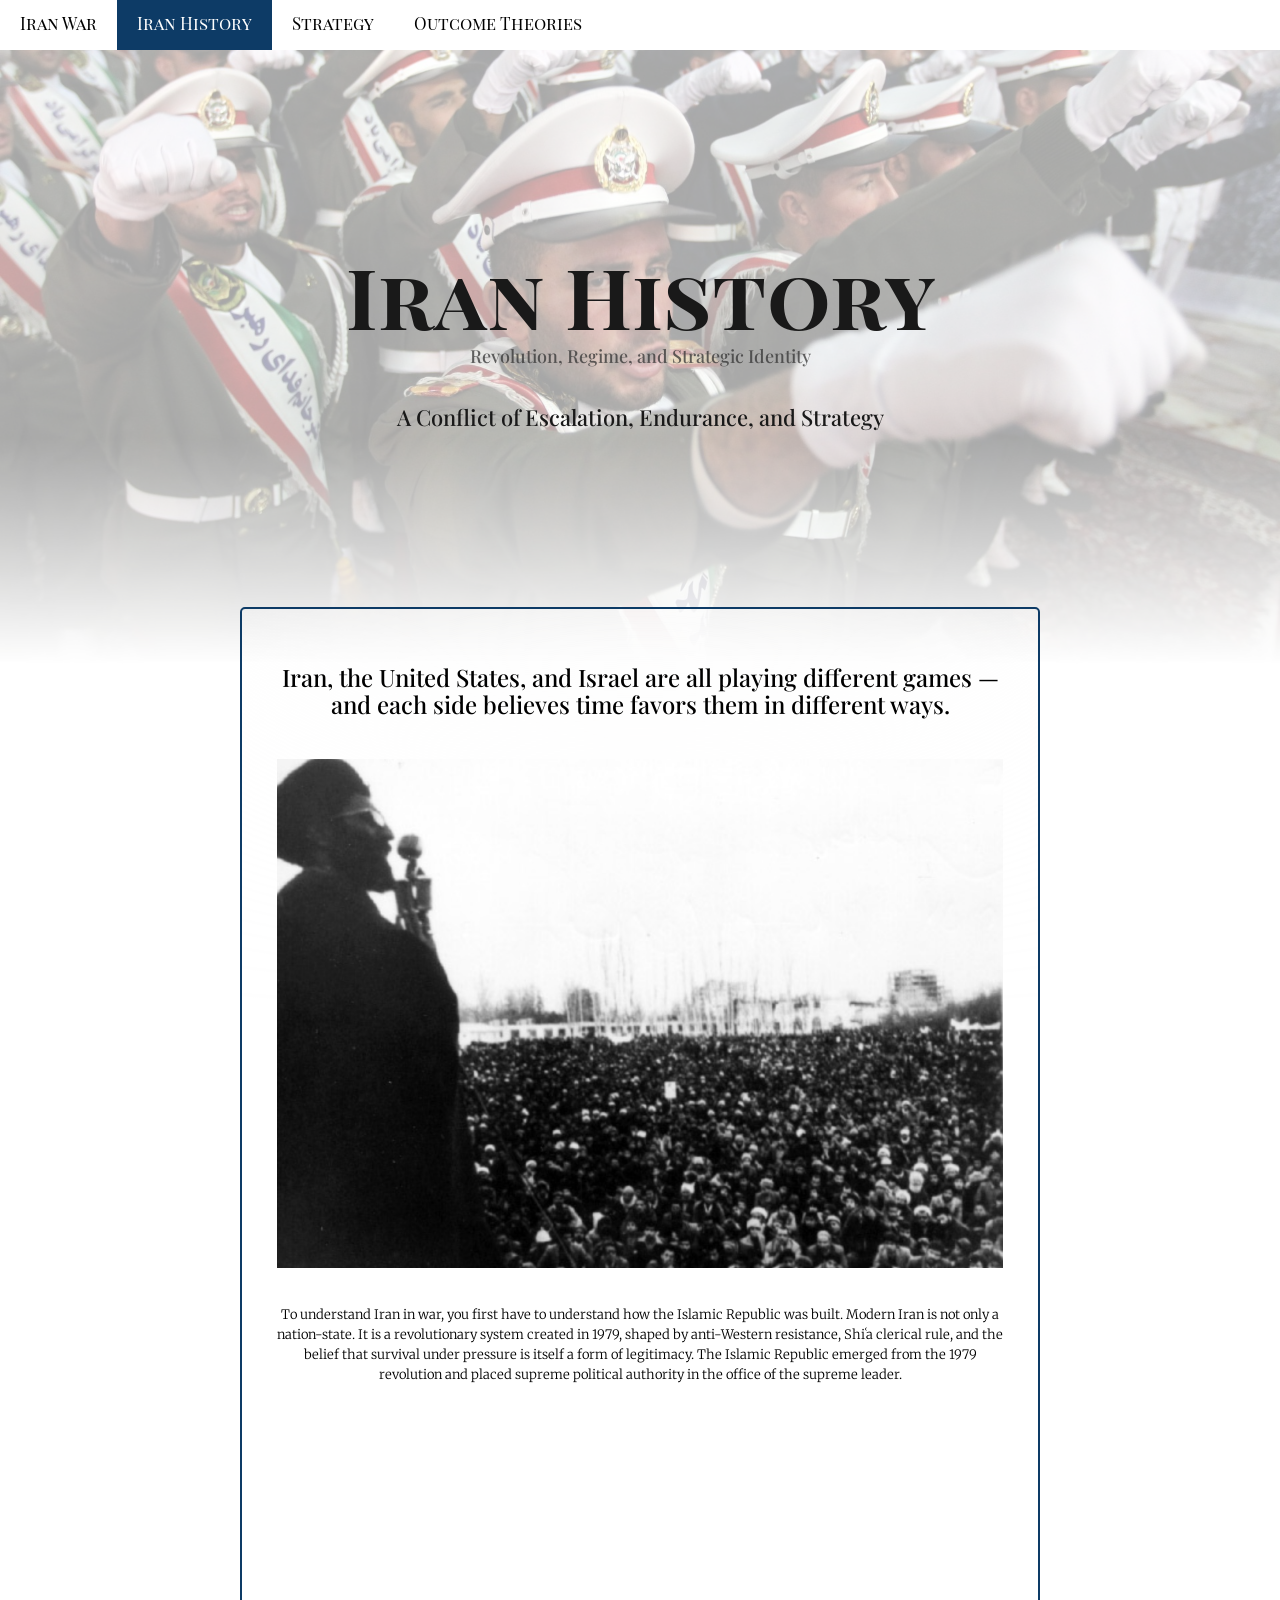
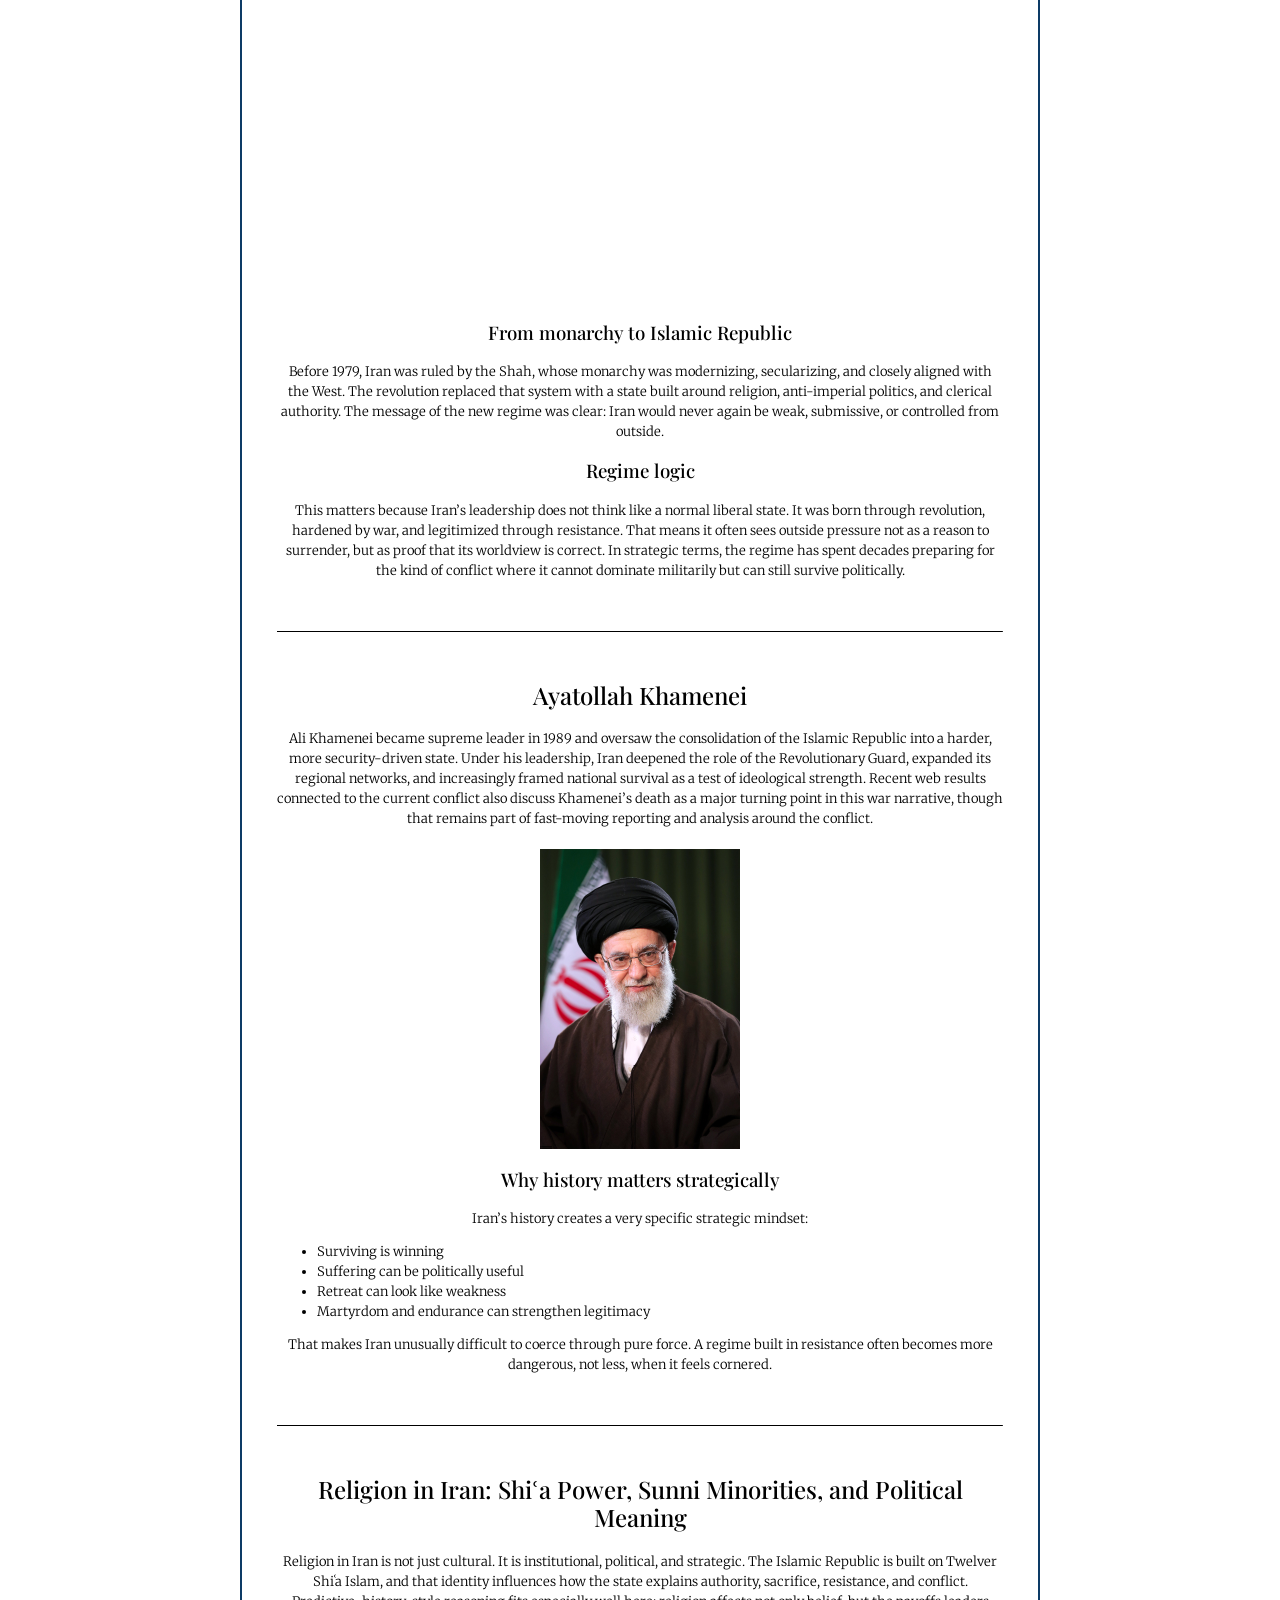
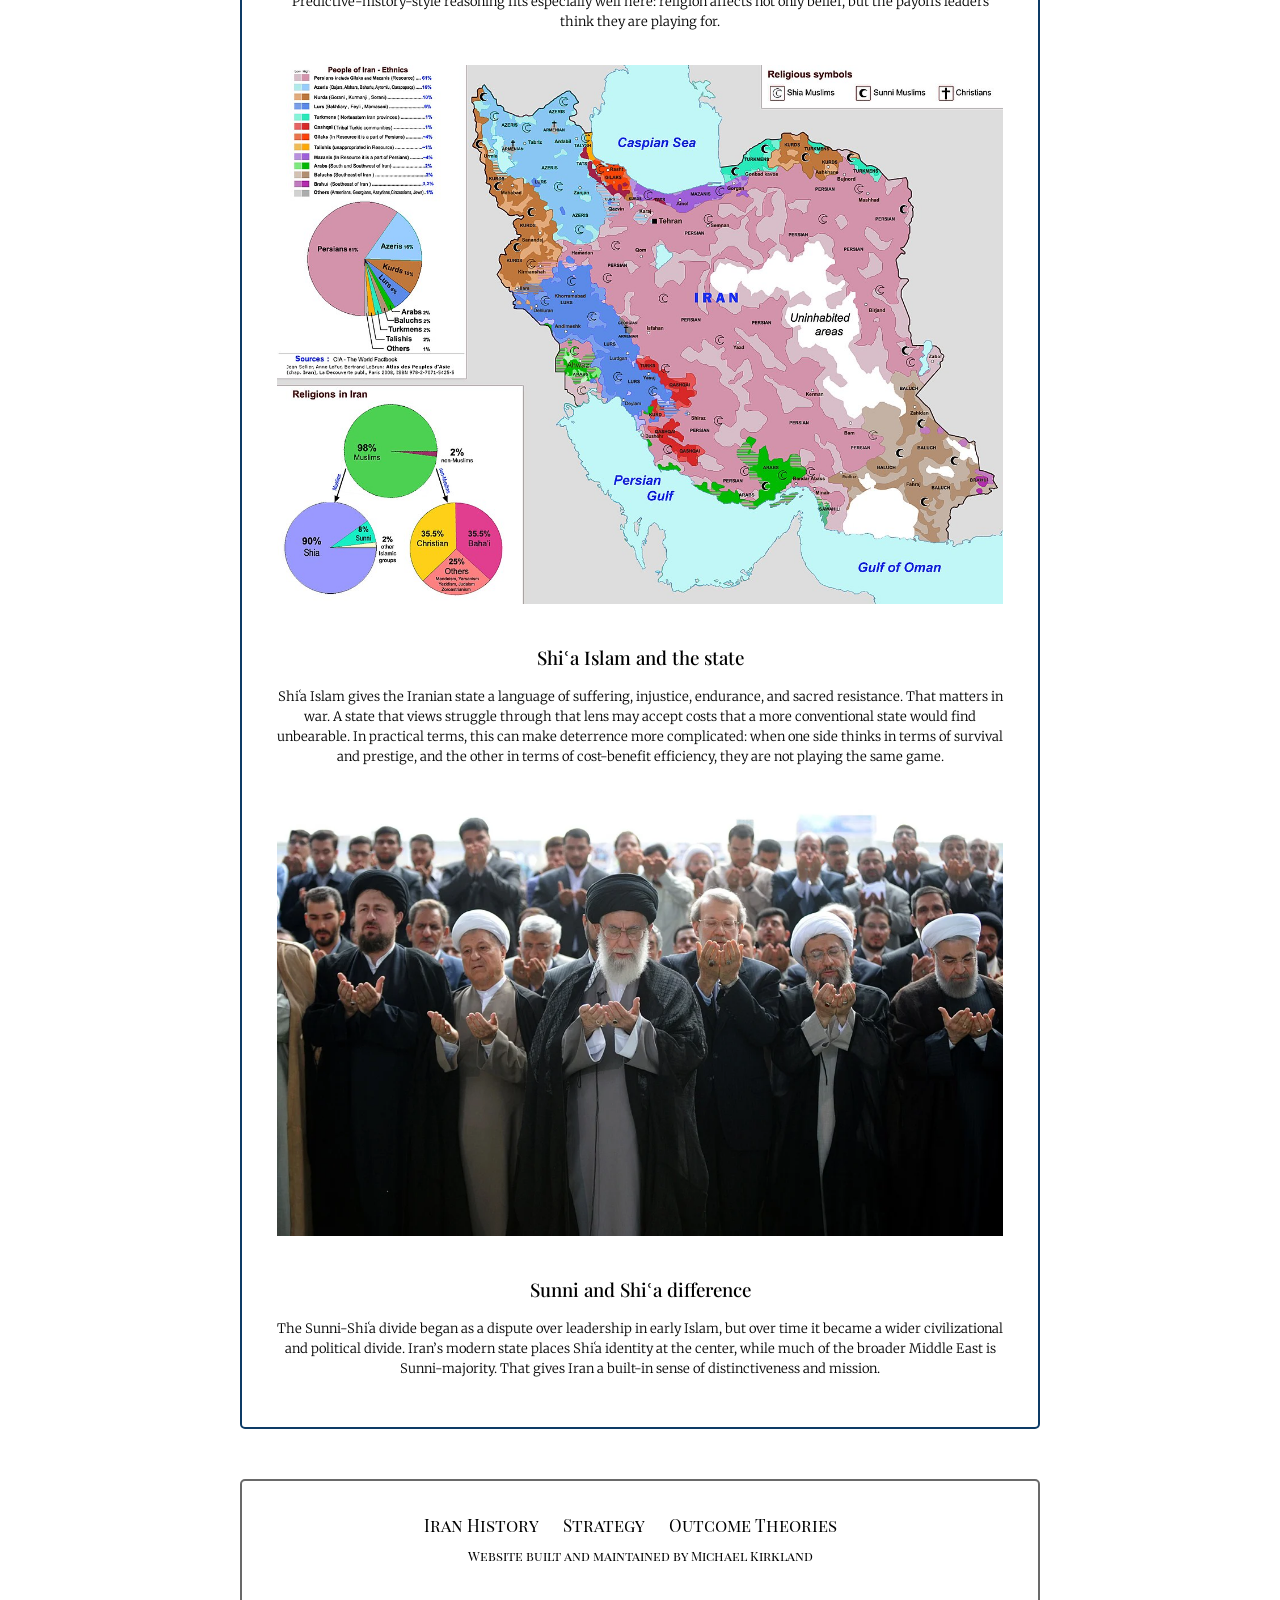
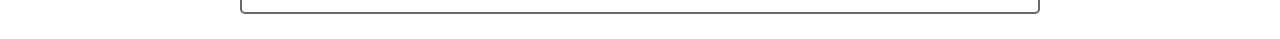
==== commit 523ca308: "day 7 page 4 content done. image modal basic functions in - need to refine. fixed some responsivity." ====
--- a/history.html
+++ b/history.html
@@ -75,6 +75,8 @@
         where it cannot dominate militarily but can still survive politically.
       </p>
 
+      <hr>
+
       <h2>Ayatollah Khamenei</h2>
       <p>
         Ali Khamenei became supreme leader in 1989 and oversaw the consolidation of the Islamic Republic 
@@ -100,6 +102,8 @@
         That makes Iran unusually difficult to coerce through pure force. A regime built in 
         resistance often becomes more dangerous, not less, when it feels cornered.
       </p>
+
+      <hr>
 
       <h2>Religion in Iran: Shiʿa Power, Sunni Minorities, and Political Meaning</h2>
       <p>
--- a/style.css
+++ b/style.css
@@ -579,29 +579,207 @@
 .home_hero h1 {
   font-size: 84px;
   color: #191919;
-  line-height: 0px;
+  line-height: 70px;
 }
 
 .home_hero h2 {
   font-size: 22px;
   color: #191919;
-  line-height: 80px;
+  line-height: 20px;
+  margin: 40px 0px 0px 0px;
 }
 
 .home_hero h3 {
   font-size: 18px;
   color: #343434c3;
+  margin: -40px 0px 0px 0px;
 }
 
 .fiftypx_spacing {
   height: 50px;
+}
+
+.gallery {
+  display: flex;
+  flex-wrap: wrap;
+  justify-content: flex-start;
+  padding: 0 15px;
+}
+
+.gallery-item {
+  position: relative;
+  width: calc(25% - 20px);
+  height: auto;
+  margin: 10px;
+  cursor: pointer;
+  transition: transform 0.5s ease;
+}
+
+.gallery-item:hover {
+  transform: scale(1.1);
+}
+
+/* The Modal (background) */
+.modal {
+  display: none;
+  position: fixed;
+  z-index: 1000;
+  left: 0;
+  top: 0;
+  width: 100%;
+  height: 100%;
+  background-color: rgba(0, 0, 0, 0.8);
+  align-items: center;
+  justify-content: center;
+  transition: opacity 0.5s ease;
+}
+
+/* Modal content (image) */
+.modal-content {
+  position: relative;
+  width: 90%;
+  height: auto;
+  max-width: 90%;
+  max-height: 90%;
+  border-radius: 5px;
+  overflow: hidden;
+  animation: zoomIn 0.5s;
+}
+
+@keyframes zoomIn {
+  from {transform: scale(0.6);}
+  to {transform: scale(1);}
+}
+
+.modal.show {
+  display: flex;
+  opacity: 1;
+}
+
+/* Close button */
+.close {
+  position: absolute;
+  top: 10px;
+  right: 15px;
+  color: #ffffff;
+  font-size: 35px;
+  font-weight: bold;
+  cursor: pointer;
+  transition: transform 0.3s;
+}
+
+/* Caption of modal image */
+.caption {
+  position: absolute;
+  bottom: 15px;
+  width: 100%;
+  text-align: center;
+  color: #ffffff;
+  font-size: 24px;
+}
+
+.pop_up_image {
+  /*The styling for the image container that pops up when clicked*/
+  position: fixed;
+  /*Makes the image stay in the same place even when scrolling*/
+  top: 0;
+  /*Positions the container at the center, using the top left cornor*/
+  left: 0;
+  background: rgba(0, 0, 0, 0.5);
+  /*Makes the rest of the page dark*/
+  height: 100%;
+  /*Makes the container take up the whole height and width*/
+  width: 100%;
+  z-index: 100;
+  /*Puts it in front of the other elemts*/
+  display: none;
+  /*Doesn't show until the image is clicked on*/
+}
+.pop_up_image span {
+  /*Used to creat the close button X*/
+  position: absolute;
+  /*Makes it possible to position using top and right*/
+  top: 0;
+  /*Puts it near the top right corner, 10px from the right*/
+  right: 10px;
+  font-size: 40px;
+  font-weight: bolder;
+  /*Makes it bold for easier visibility*/
+  color: #ffffff;
+  cursor: pointer;
+  /*Makes the cursor a pointer to tell the user it can be clicked on*/
+  z-index: 100;
+  /*Puts it in front of the rest of the page*/
+}
+.pop_up_image img {
+  position: absolute;
+  /*Makes it so the image can be controlled using top and left*/
+  top: 50%;
+  /*Puts it top left corner at the center*/
+  left: 50%;
+  transform: translate(-50%, -50%);
+  /*moves it so the middle point is at the center*/
+  max-height: 90%;
+  max-width: 90%;
+  object-fit: cover;
+  /*Makes the aspect ratio stay the same in all device sizes*/
+  transition: 0.6s;
+}
+
+.card img {
+  width: 100%;
+  height: 200px;
+  object-fit: cover;
+  transition: 0.3s;
+}
+
+.card img:hover {
+  opacity: 0.8;
+  cursor: pointer;
+  margin: auto;
+  box-shadow: rgba(0, 0, 0, 0.28) 0px 0px 30px;
+  scale: 1.05;
+}
+
+@media screen and (max-width: 768px) {
+  .gallery-item {
+    width: calc(50% - 20px);
+  }
+}
+
+@media screen and (max-width: 480px) {
+  .gallery-item {
+    width: calc(100% - 20px);
+  }
+}
+
+@media screen and (max-width: 600px) {
+  iframe {
+    width: 100%;
+    height: 300px;
+  }
+  .column {
+    width: 100%;
+    display: block;
+    margin-bottom: 20px;
+  }
+}
+
+@media screen and (max-width: 600px) {
+  .topnav a:not(:first-child) {
+    display: none;
+  }
+  .topnav a.icon {
+    float: right;
+    display: block;
+  }
 }
 
 @media screen and (max-width: 600px) {
   .topnav.responsive {
     position: relative;
   }
-  .topnav.responsive a.icon {
+  .topnav.responsive .icon {
     position: absolute;
     right: 0;
     top: 0;
@@ -611,23 +789,4 @@
     display: block;
     text-align: left;
   }
-  .topnav a:not(:first-child) {
-    display: none;
-  }
-  .topnav a.icon {
-    float: right;
-    display: block;
-  }
-  iframe {
-    width: 100%;
-    height: 300px;
-  }
-  .main {
-    /* eliminate bottom margin */
-  }
-  .column {
-    width: 100%;
-    display: block;
-    margin-bottom: 20px;
-  }
-}
+}
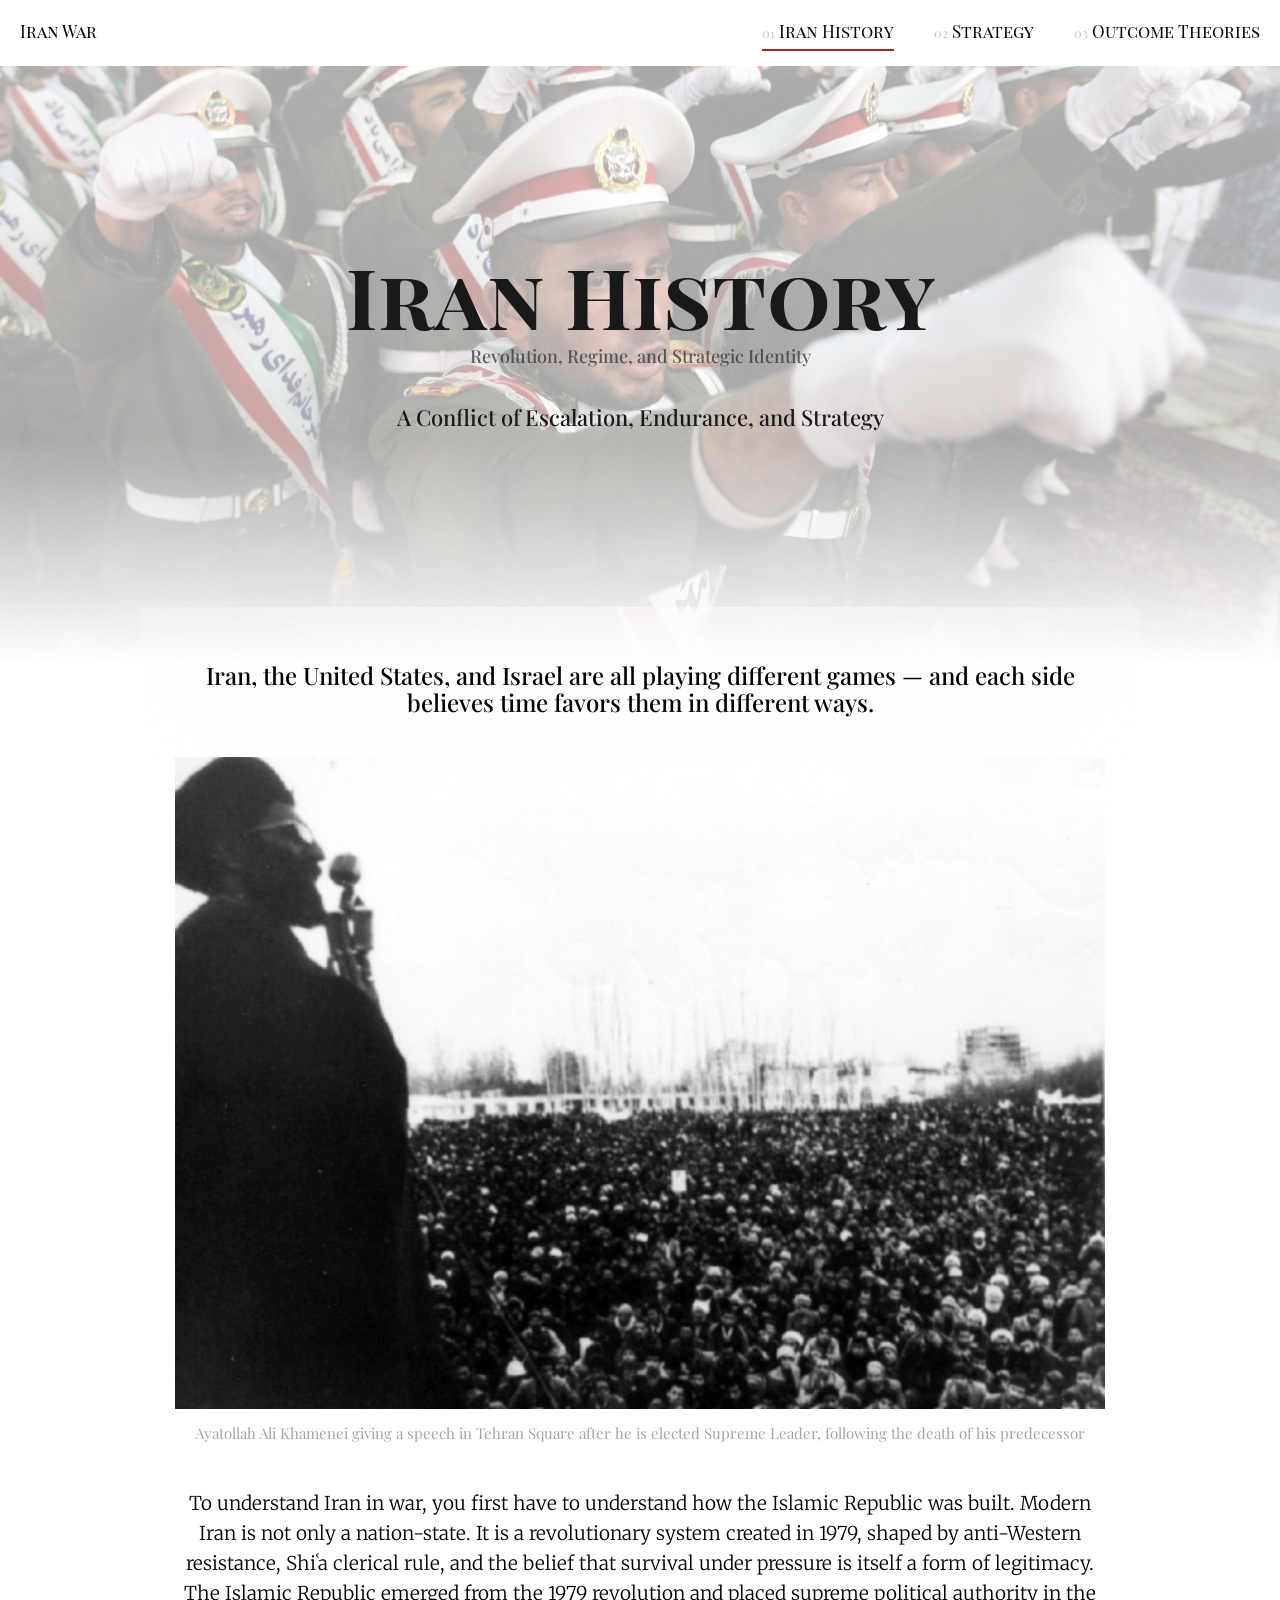
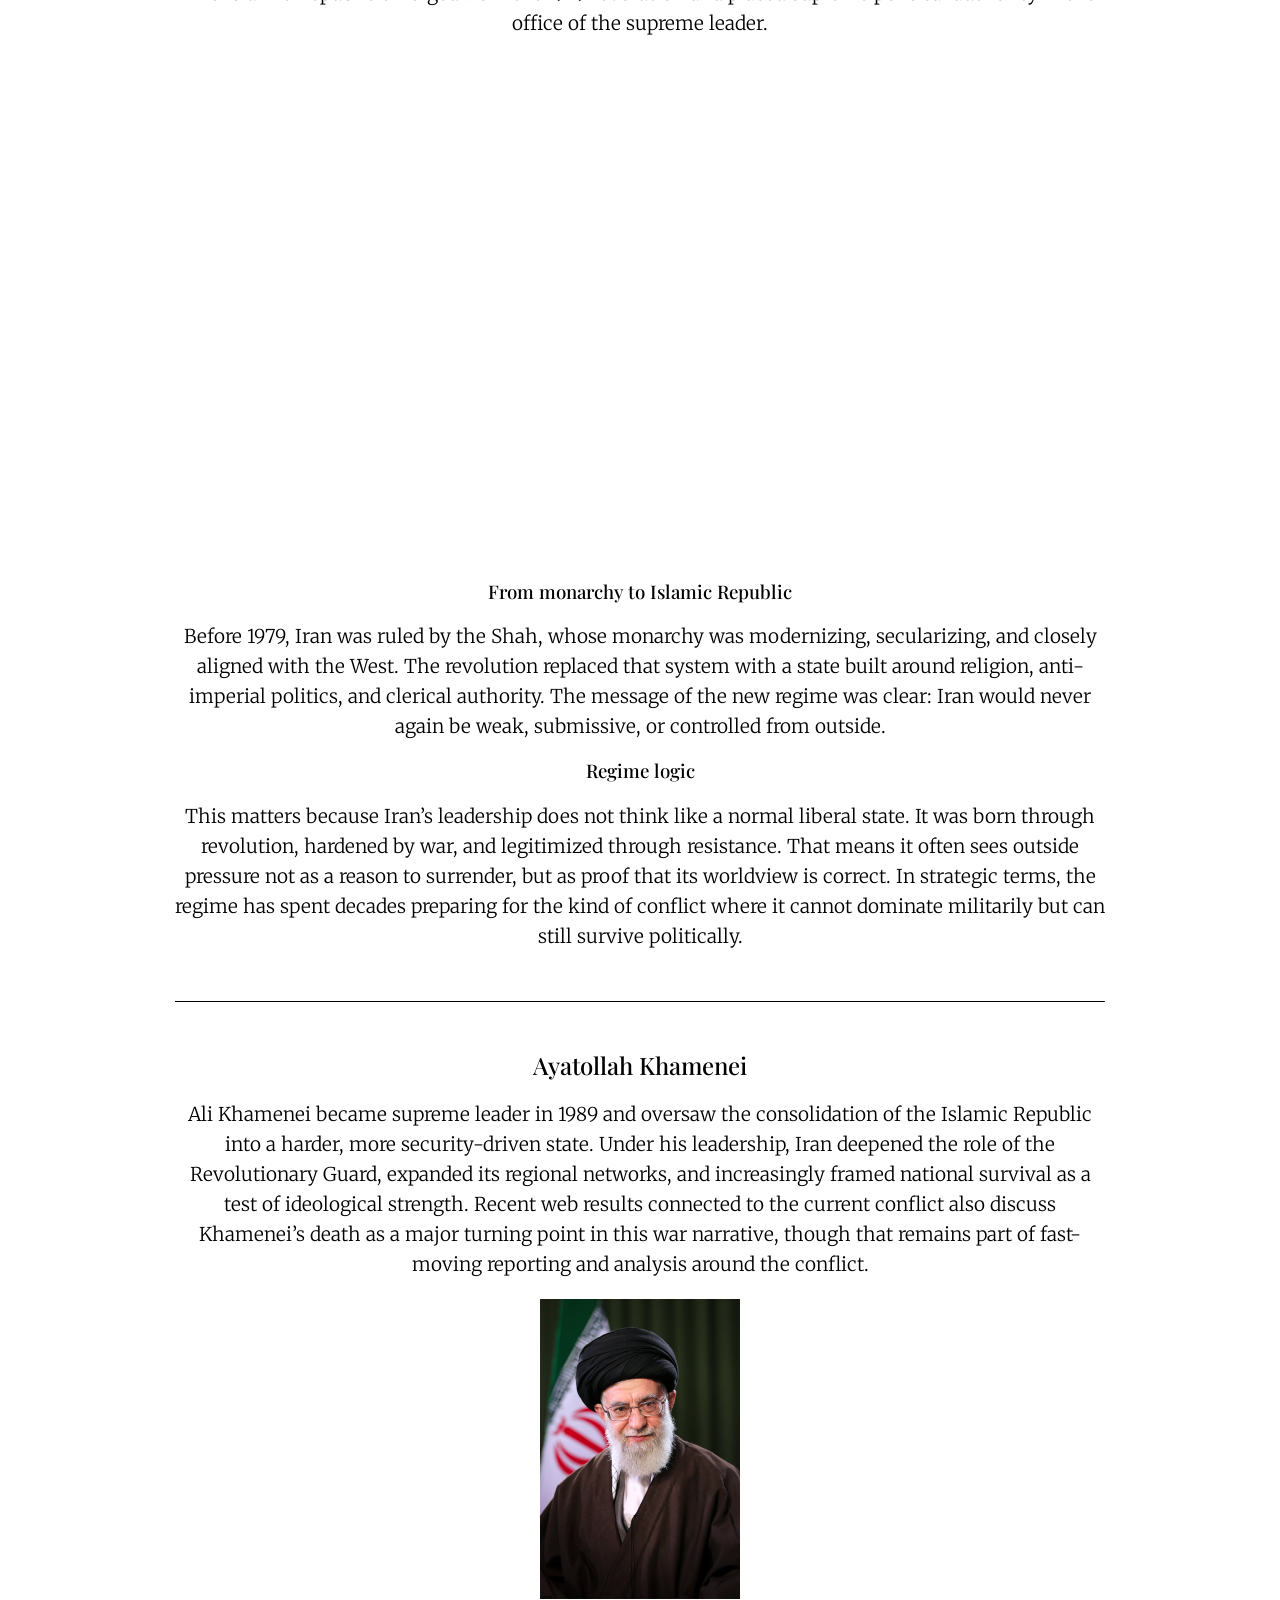
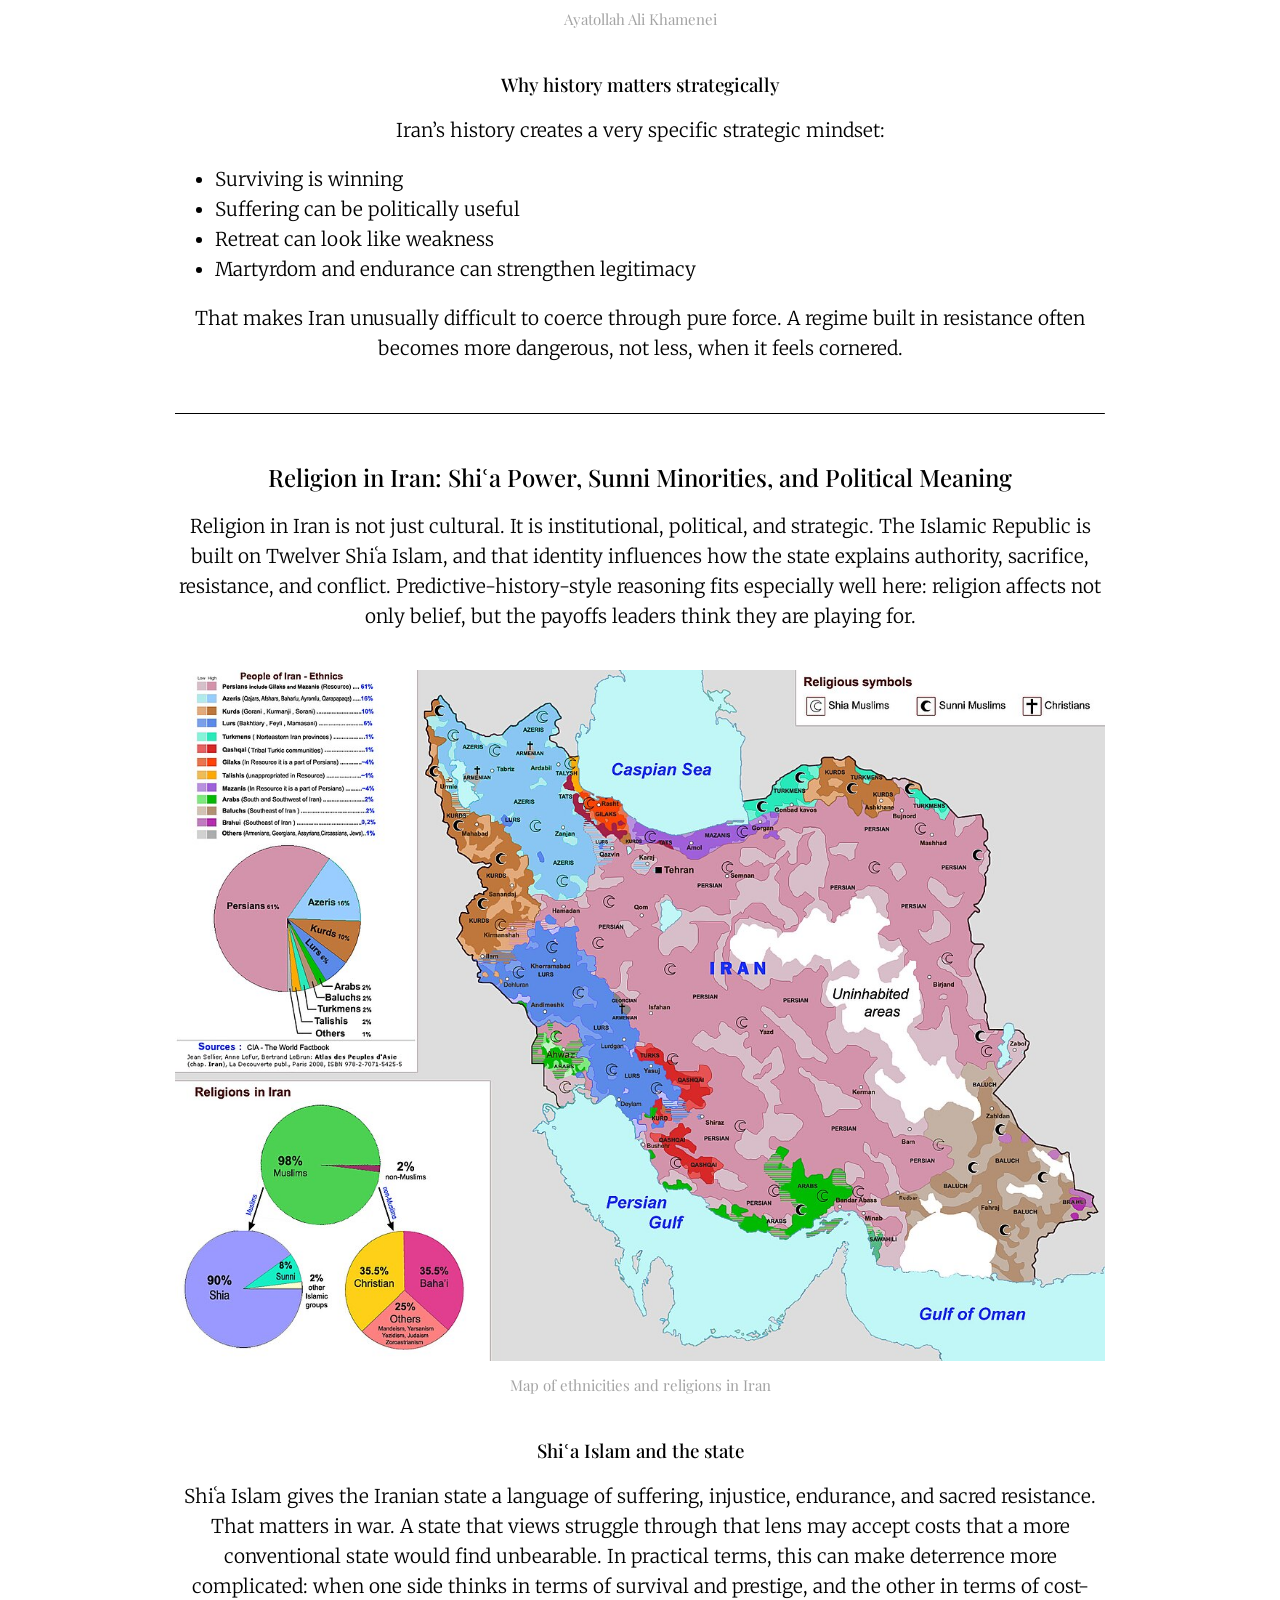
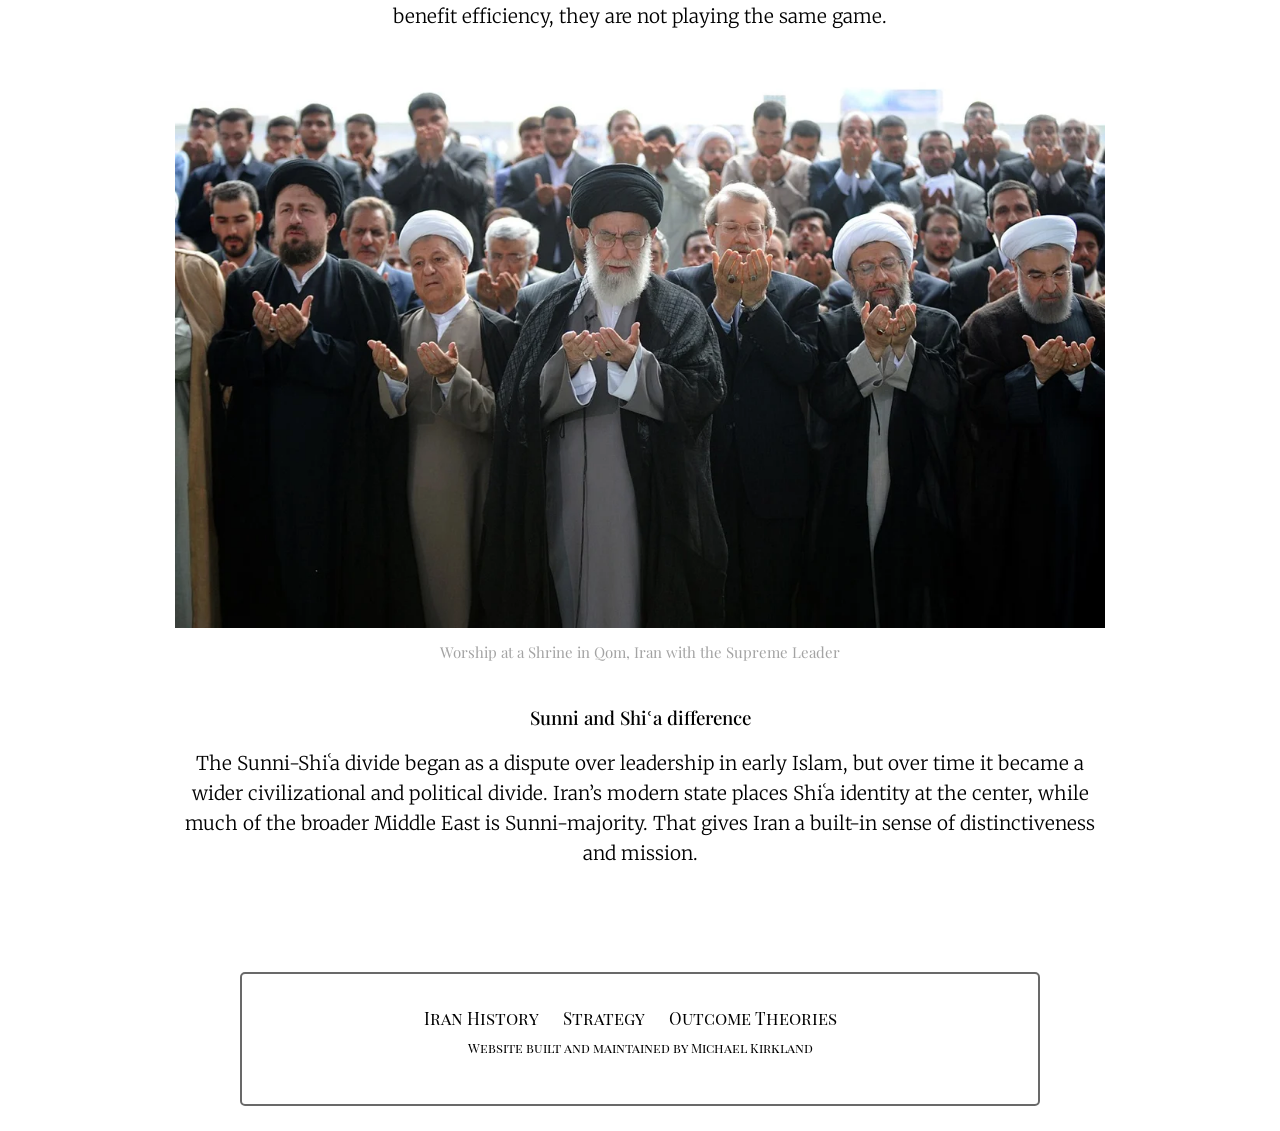
==== commit 7f8573d6: "day 7 - extra" ====
--- a/history.html
+++ b/history.html
@@ -19,9 +19,9 @@
       <div class="topnav" id="myTopnav">
         <a href="index.html"
           >Iran War</a>
-        <a href="history.html" class="active">Iran History</a>
-        <a href="strategy.html">Strategy</a>
-        <a href="outcome.html">Outcome Theories</a>
+        <a href="outcome.html" style="float: right;"><span class="nav_num">03</span> Outcome Theories</a>
+        <a href="strategy.html" style="float: right;"><span class="nav_num">02</span> Strategy</a>
+        <a href="history.html" style="float: right;" class="active"><span class="nav_num">01</span> Iran History</a>
         <a href="javascript:void(0);" class="icon" onclick="myFunction()">
           <i class="fa fa-bars"></i>
         </a>
@@ -41,6 +41,7 @@
         <h2>Iran, the United States, and Israel are all playing different games 
         — and each side believes time favors them in different ways.</h2>
       <img src="images/khamenei_speech.png">
+      <h2 class="img_desc">Ayatollah Ali Khamenei giving a speech in Tehran Square after he is elected Supreme Leader, following the death of his predecessor</h2>
       <p>
          To understand Iran in war, you first have to understand how the Islamic Republic was built. 
          Modern Iran is not only a nation-state. It is a revolutionary system created in 1979, shaped by anti-Western resistance, 
@@ -87,6 +88,7 @@
         reporting and analysis around the conflict.
       </p>
       <img src="images/khamenei_portrait.jpg" style="height: 300px; width: auto; margin-left: auto; margin-right: auto; display: block;">
+      <h2 class="img_desc">Ayatollah Ali Khamenei</h2>
 
       <h3>Why history matters strategically</h3>
       <p>
@@ -114,6 +116,7 @@
         playing for.
       </p>
       <img src="images/iran_lang_relg.jpg">
+      <h2 class="img_desc">Map of ethnicities and religions in Iran</h2>
 
       <h3>Shiʿa Islam and the state</h3>
       <p>
@@ -123,6 +126,7 @@
         in terms of survival and prestige, and the other in terms of cost-benefit efficiency, they are not playing the same game.
       </p>
       <img src="images/aya_worship.webp">
+      <h2 class="img_desc">Worship at a Shrine in Qom, Iran with the Supreme Leader</h2>
 
       <h3>Sunni and Shiʿa difference</h3>
       <p>
--- a/style.css
+++ b/style.css
@@ -52,17 +52,6 @@
   transform: translateY(-260px);
 }
 
-.topnav a {
-	transition: all 0.5s;
-	transition-timing-function: cubic-bezier(0.075, 0.82, 0.165, 1);
-	color: #f2f2f2;
-	text-align: center;
-	padding: 30.5px;
-	text-decoration: none;
-	font-size: 24px;
-	height: 50px;
-	z-index: 22;
-}
 .topnav a:hover {
 	transition: all 1s;
 	transition-timing-function: cubic-bezier(0.075, 0.82, 0.165, 1);
@@ -72,16 +61,6 @@
 	box-shadow: 0px 0px 200px 0px #ffffff;
   
 }
-/* Makes sure already active pages don't glow black when hovered - decreases text contrast. */
-.topnav a.active:hover {
-	text-shadow: 0px 0px 0px white;
-}
-.topnav a.active {
-	background-color: var(--color-three);
-	color: white;
-  /* box-shadow: 0px 0px 200px 0px var(--color-three); */
-	z-index: 21;
-}
 
 /* Style the links inside the navigation bar */
 .topnav a {
@@ -89,10 +68,13 @@
   display: block;
   color: #000000;
   text-align: center;
-  padding: 14px 20px;
+  padding: 7px 0 7px 0;
+  margin: 15px 20px;
   text-decoration: none;
   font-size: 17px;
   transition: 0.5s cubic-bezier(0.075, 0.82, 0.165, 1);
+  border-bottom: 2px solid transparent;
+  transition: border-color 0.2s, color 0.2s;
 }
 
 /* Change the color of links on hover */
@@ -100,13 +82,26 @@
   /* box-shadow: var(--color-three) 0px 0px 10px 30px; */
   color: rgb(255, 255, 255);
   transition: 0.5s cubic-bezier(0.075, 0.82, 0.165, 1);
-}
-
-/* Add an active class to highlight the current page */
+  border-bottom-color: #d9d2c0;  /* light tan rule */
+  color: var(--color-three);
+  background: transparent;       /* kill the navy fill on hover */
+  box-shadow: none;
+  text-shadow: none;
+}
+
 .topnav a.active {
   color: white;
   /* box-shadow: var(--color-three) 0px 0px 10px 20px; */
   transition: 0.5s cubic-bezier(0.075, 0.82, 0.165, 1);
+  z-index: 21;
+}
+
+.topnav a.active,
+.topnav a.active:hover {
+  border-bottom-color: var(--color-four);  /* #9E2B25 red */
+  color: var(--color-one);
+  background: transparent;       /* kill the navy fill */
+  box-shadow: none;
 }
 
 /* Hide the link that should open and close the topnav on small screens */
@@ -114,6 +109,12 @@
   display: none;
 }
 
+.nav_num {
+  font-size: 13px;
+  font-family: "Playfair Display SC", serif;
+  color: rgba(158, 158, 158, 0.611);
+}
+
 p .logo_text {
   text-align: right;
   font-family: "Playfair Display SC", serif;
@@ -124,11 +125,11 @@
 
 .main {
   padding: 35px;
-  max-width: 800px;
+  max-width: 1000px;
   margin: auto;
   margin-top: 50px;
   margin-bottom: 50px;
-  border: solid var(--color-three) 2px;
+  /* border: solid var(--color-three) 2px; */
   border-radius: 5px;
   backdrop-filter: blur(150px);
 }
@@ -201,8 +202,8 @@
   font-weight: 300;
   font-style: normal;
   font-variation-settings: "wdth" 100;
-  line-height: 20px;
-  font-size: 13px;
+  line-height: 30px;
+  font-size: 19px;
 }
 
 h2,
@@ -365,6 +366,254 @@
 h3,
 p {
   text-align: center;
+}
+
+.hero_card {
+  max-width: 800px;
+  margin: auto;
+  margin-top: 50px;
+  margin-bottom: 50px;
+  display: grid;
+	grid-template-areas: "hero_card_img hero_card_txt";
+	grid-template-columns: 1fr 3fr;
+  gap: 0px;
+	padding: 0px;
+}
+
+.container>div {
+	background-color: rgba(255, 255, 255, 0.8);
+}
+.container>div.hero_card_img {
+	grid-area: hero_card_image;
+}
+.container>div.hero_card_txt {
+	grid-area: hero_card_text;
+}
+
+.hero_card_img {
+	max-height: 400px;
+}
+/* adds a drop shadow to the image using webkit filters, and the default as backup. */
+.hero_card_img img {
+	height: 100%;
+	border-radius: 0;
+}
+/* General styling for the text on the title card. */
+.hero_card_txt {
+	margin: auto;
+	font-weight: 400;
+	font-style: normal;
+  font-family: "Playfair Display", serif;
+}
+/* more refined text styling for the smaller 'sub-title'. */
+.hero_card_txt h1 {
+	color: #191919;
+	text-shadow: rgba(255, 255, 255, 0.27) 0px 0 8.6px;
+	font-size: 44px;
+}
+/* makes the main title larger and clearer than usual */
+.hero_card_txt h2 {
+	color: #191919;
+	font-size: 22px;
+}
+
+.hero_card_txt h3 {
+	color: #191919;
+	font-size: 8px;
+}
+
+
+
+
+
+.pages_cards_wrapper {
+  width: 80%;
+  margin: auto;
+  margin-top: 50px;
+  margin-bottom: 50px;
+  display: grid;
+	grid-template-areas: "pages_cards_large pages_cards_column";
+	grid-template-columns: 3fr 2fr;
+  gap: 0px;
+	padding: 0px;
+}
+.pages_cards_large {
+	height: 300px;
+  border-width: 2px;
+  border-color: black;
+  border-style: solid;
+  border-radius: 5px;
+  background-position: center;
+  background-repeat: no-repeat;
+  background-size: 300%;
+  transition: cubic-bezier(0.075, 0.82, 0.165, 1) 0.3s;
+  background-color: var(--color-three);
+}
+.pages_cards_column {
+	font-weight: 400;
+	font-style: normal;
+  font-family: "Playfair Display", serif;
+  height: 300px;
+}
+.pages_cards_small {
+  height: 140px;
+  width: 100%;
+  border-width: 2px;
+  border-color: black;
+  border-style: solid;
+  border-radius: 5px;
+  margin: 20px;
+  text-align: center;
+  transition: cubic-bezier(0.075, 0.82, 0.165, 1) 0.3s;
+  background-position: center;
+  background-repeat: no-repeat;
+  background-size: 350%;
+  background-color: var(--color-three);
+}
+.pages_cards_small:hover {
+  box-shadow: rgba(0, 0, 0, 0.28) 0px 0px 30px;
+  scale: 1.02;
+  background-size: 400%;
+}
+.pages_cards_large:hover {
+  box-shadow: rgba(0, 0, 0, 0.28) 0px 0px 30px;
+  scale: 1.02;
+  background-size: 350%;
+}
+.pages_cards_column h1 {
+	color: white;
+	text-shadow: rgba(255, 255, 255, 0.27) 0px 0 8.6px;
+	font-size: 44px;
+  font-family: "Playfair Display SC", serif;
+}
+.pages_cards_column h2 {
+	color: white;
+	font-size: 22px;
+  margin-top: 50px;
+  font-family: "Playfair Display SC", serif;
+}
+.pages_cards_large h2 {
+	color: white;
+	font-size: 22px;
+  margin-top: 130px;
+  font-family: "Playfair Display SC", serif;
+}
+a {
+  text-decoration: none;
+}
+.main img {
+  width: 100%;
+  height: auto;
+  margin-top: 20px;
+  margin-bottom: 20px;
+}
+
+.home_hero {
+  margin: 260px 0px 180px 0px;
+  text-align: center;
+  font-family: "Playfair Display SC", serif;
+}
+
+.home_hero h1 {
+  font-size: 84px;
+  color: #191919;
+  line-height: 70px;
+}
+
+.home_hero h2 {
+  font-size: 22px;
+  color: #191919;
+  line-height: 20px;
+  margin: 40px 0px 0px 0px;
+}
+
+.home_hero h3 {
+  font-size: 18px;
+  color: #343434c3;
+  margin: -40px 0px 0px 0px;
+}
+
+.fiftypx_spacing {
+  height: 50px;
+}
+
+.gallery {
+  display: flex;
+  flex-wrap: wrap;
+  justify-content: flex-start;
+  padding: 0 15px;
+}
+
+.gallery-item {
+  position: relative;
+  width: calc(25% - 20px);
+  height: auto;
+  margin: 10px;
+  cursor: pointer;
+  transition: transform 0.5s ease;
+}
+
+.gallery-item:hover {
+  transform: scale(1.1);
+}
+
+/* The Modal (background) */
+.modal {
+  display: none;
+  position: fixed;
+  z-index: 1000;
+  left: 0;
+  top: 0;
+  width: 100%;
+  height: 100%;
+  background-color: rgba(0, 0, 0, 0.8);
+  align-items: center;
+  justify-content: center;
+  transition: opacity 0.5s ease;
+}
+
+/* Modal content (image) */
+.modal-content {
+  position: relative;
+  width: 90%;
+  height: auto;
+  max-width: 90%;
+  max-height: 90%;
+  border-radius: 5px;
+  overflow: hidden;
+  animation: zoomIn 0.5s;
+}
+
+@keyframes zoomIn {
+  from {transform: scale(0.6);}
+  to {transform: scale(1);}
+}
+
+.modal.show {
+  display: flex;
+  opacity: 1;
+}
+
+/* Close button */
+.close {
+  position: absolute;
+  top: 10px;
+  right: 15px;
+  color: #ffffff;
+  font-size: 35px;
+  font-weight: bold;
+  cursor: pointer;
+  transition: transform 0.3s;
+}
+
+/* Caption of modal image */
+.caption {
+  position: absolute;
+  bottom: 15px;
+  width: 100%;
+  text-align: center;
+  color: #ffffff;
+  font-size: 24px;
 }
 
 .pop_up_image {
@@ -420,6 +669,7 @@
   height: 200px;
   object-fit: cover;
   transition: 0.3s;
+  margin: 0;
 }
 
 .card img:hover {
@@ -430,315 +680,17 @@
   scale: 1.05;
 }
 
-.hero_card {
-  max-width: 800px;
-  margin: auto;
-  margin-top: 50px;
-  margin-bottom: 50px;
-  display: grid;
-	grid-template-areas: "hero_card_img hero_card_txt";
-	grid-template-columns: 1fr 3fr;
-  gap: 0px;
-	padding: 0px;
-}
-
-.container>div {
-	background-color: rgba(255, 255, 255, 0.8);
-}
-.container>div.hero_card_img {
-	grid-area: hero_card_image;
-}
-.container>div.hero_card_txt {
-	grid-area: hero_card_text;
-}
-
-.hero_card_img {
-	max-height: 400px;
-}
-/* adds a drop shadow to the image using webkit filters, and the default as backup. */
-.hero_card_img img {
-	height: 100%;
-	border-radius: 0;
-}
-/* General styling for the text on the title card. */
-.hero_card_txt {
-	margin: auto;
-	font-weight: 400;
-	font-style: normal;
+.img_desc {
+  text-align: center;
   font-family: "Playfair Display", serif;
-}
-/* more refined text styling for the smaller 'sub-title'. */
-.hero_card_txt h1 {
-	color: #191919;
-	text-shadow: rgba(255, 255, 255, 0.27) 0px 0 8.6px;
-	font-size: 44px;
-}
-/* makes the main title larger and clearer than usual */
-.hero_card_txt h2 {
-	color: #191919;
-	font-size: 22px;
-}
-
-.hero_card_txt h3 {
-	color: #191919;
-	font-size: 8px;
-}
-
-
-
-
-
-.pages_cards_wrapper {
-  width: 80%;
-  margin: auto;
-  margin-top: 50px;
-  margin-bottom: 50px;
-  display: grid;
-	grid-template-areas: "pages_cards_large pages_cards_column";
-	grid-template-columns: 3fr 2fr;
-  gap: 0px;
-	padding: 0px;
-}
-.pages_cards_large {
-	height: 300px;
-  border-width: 2px;
-  border-color: black;
-  border-style: solid;
-  border-radius: 5px;
-  background-position: center;
-  background-repeat: no-repeat;
-  background-size: 300%;
-  transition: cubic-bezier(0.075, 0.82, 0.165, 1) 0.3s;
-  background-color: var(--color-three);
-}
-.pages_cards_column {
-	font-weight: 400;
-	font-style: normal;
-  font-family: "Playfair Display", serif;
-  height: 300px;
-}
-.pages_cards_small {
-  height: 140px;
-  width: 100%;
-  border-width: 2px;
-  border-color: black;
-  border-style: solid;
-  border-radius: 5px;
-  margin: 20px;
-  text-align: center;
-  transition: cubic-bezier(0.075, 0.82, 0.165, 1) 0.3s;
-  background-position: center;
-  background-repeat: no-repeat;
-  background-size: 350%;
-  background-color: var(--color-three);
-}
-.pages_cards_small:hover {
-  box-shadow: rgba(0, 0, 0, 0.28) 0px 0px 30px;
-  scale: 1.02;
-  background-size: 400%;
-}
-.pages_cards_large:hover {
-  box-shadow: rgba(0, 0, 0, 0.28) 0px 0px 30px;
-  scale: 1.02;
-  background-size: 350%;
-}
-.pages_cards_column h1 {
-	color: white;
-	text-shadow: rgba(255, 255, 255, 0.27) 0px 0 8.6px;
-	font-size: 44px;
-  font-family: "Playfair Display SC", serif;
-}
-.pages_cards_column h2 {
-	color: white;
-	font-size: 22px;
-  margin-top: 50px;
-  font-family: "Playfair Display SC", serif;
-}
-.pages_cards_large h2 {
-	color: white;
-	font-size: 22px;
-  margin-top: 130px;
-  font-family: "Playfair Display SC", serif;
-}
-a {
-  text-decoration: none;
-}
-.main img {
-  width: 100%;
-  height: auto;
-  margin-top: 20px;
-  margin-bottom: 20px;
-}
-
-.home_hero {
-  margin: 260px 0px 180px 0px;
-  text-align: center;
-  font-family: "Playfair Display SC", serif;
-}
-
-.home_hero h1 {
-  font-size: 84px;
-  color: #191919;
-  line-height: 70px;
-}
-
-.home_hero h2 {
-  font-size: 22px;
-  color: #191919;
+  font-optical-sizing: auto;
+  font-weight: 300;
+  font-style: normal;
+  font-variation-settings: "wdth" 100;
   line-height: 20px;
-  margin: 40px 0px 0px 0px;
-}
-
-.home_hero h3 {
-  font-size: 18px;
-  color: #343434c3;
-  margin: -40px 0px 0px 0px;
-}
-
-.fiftypx_spacing {
-  height: 50px;
-}
-
-.gallery {
-  display: flex;
-  flex-wrap: wrap;
-  justify-content: flex-start;
-  padding: 0 15px;
-}
-
-.gallery-item {
-  position: relative;
-  width: calc(25% - 20px);
-  height: auto;
-  margin: 10px;
-  cursor: pointer;
-  transition: transform 0.5s ease;
-}
-
-.gallery-item:hover {
-  transform: scale(1.1);
-}
-
-/* The Modal (background) */
-.modal {
-  display: none;
-  position: fixed;
-  z-index: 1000;
-  left: 0;
-  top: 0;
-  width: 100%;
-  height: 100%;
-  background-color: rgba(0, 0, 0, 0.8);
-  align-items: center;
-  justify-content: center;
-  transition: opacity 0.5s ease;
-}
-
-/* Modal content (image) */
-.modal-content {
-  position: relative;
-  width: 90%;
-  height: auto;
-  max-width: 90%;
-  max-height: 90%;
-  border-radius: 5px;
-  overflow: hidden;
-  animation: zoomIn 0.5s;
-}
-
-@keyframes zoomIn {
-  from {transform: scale(0.6);}
-  to {transform: scale(1);}
-}
-
-.modal.show {
-  display: flex;
-  opacity: 1;
-}
-
-/* Close button */
-.close {
-  position: absolute;
-  top: 10px;
-  right: 15px;
-  color: #ffffff;
-  font-size: 35px;
-  font-weight: bold;
-  cursor: pointer;
-  transition: transform 0.3s;
-}
-
-/* Caption of modal image */
-.caption {
-  position: absolute;
-  bottom: 15px;
-  width: 100%;
-  text-align: center;
-  color: #ffffff;
-  font-size: 24px;
-}
-
-.pop_up_image {
-  /*The styling for the image container that pops up when clicked*/
-  position: fixed;
-  /*Makes the image stay in the same place even when scrolling*/
-  top: 0;
-  /*Positions the container at the center, using the top left cornor*/
-  left: 0;
-  background: rgba(0, 0, 0, 0.5);
-  /*Makes the rest of the page dark*/
-  height: 100%;
-  /*Makes the container take up the whole height and width*/
-  width: 100%;
-  z-index: 100;
-  /*Puts it in front of the other elemts*/
-  display: none;
-  /*Doesn't show until the image is clicked on*/
-}
-.pop_up_image span {
-  /*Used to creat the close button X*/
-  position: absolute;
-  /*Makes it possible to position using top and right*/
-  top: 0;
-  /*Puts it near the top right corner, 10px from the right*/
-  right: 10px;
-  font-size: 40px;
-  font-weight: bolder;
-  /*Makes it bold for easier visibility*/
-  color: #ffffff;
-  cursor: pointer;
-  /*Makes the cursor a pointer to tell the user it can be clicked on*/
-  z-index: 100;
-  /*Puts it in front of the rest of the page*/
-}
-.pop_up_image img {
-  position: absolute;
-  /*Makes it so the image can be controlled using top and left*/
-  top: 50%;
-  /*Puts it top left corner at the center*/
-  left: 50%;
-  transform: translate(-50%, -50%);
-  /*moves it so the middle point is at the center*/
-  max-height: 90%;
-  max-width: 90%;
-  object-fit: cover;
-  /*Makes the aspect ratio stay the same in all device sizes*/
-  transition: 0.6s;
-}
-
-.card img {
-  width: 100%;
-  height: 200px;
-  object-fit: cover;
-  transition: 0.3s;
-}
-
-.card img:hover {
-  opacity: 0.8;
-  cursor: pointer;
-  margin: auto;
-  box-shadow: rgba(0, 0, 0, 0.28) 0px 0px 30px;
-  scale: 1.05;
+  font-size: 15px;
+  color:rgba(104, 104, 104, 0.612);
+  margin: -10px 0 45px 0;
 }
 
 @media screen and (max-width: 768px) {
@@ -763,9 +715,6 @@
     display: block;
     margin-bottom: 20px;
   }
-}
-
-@media screen and (max-width: 600px) {
   .topnav a:not(:first-child) {
     display: none;
   }
@@ -773,9 +722,6 @@
     float: right;
     display: block;
   }
-}
-
-@media screen and (max-width: 600px) {
   .topnav.responsive {
     position: relative;
   }
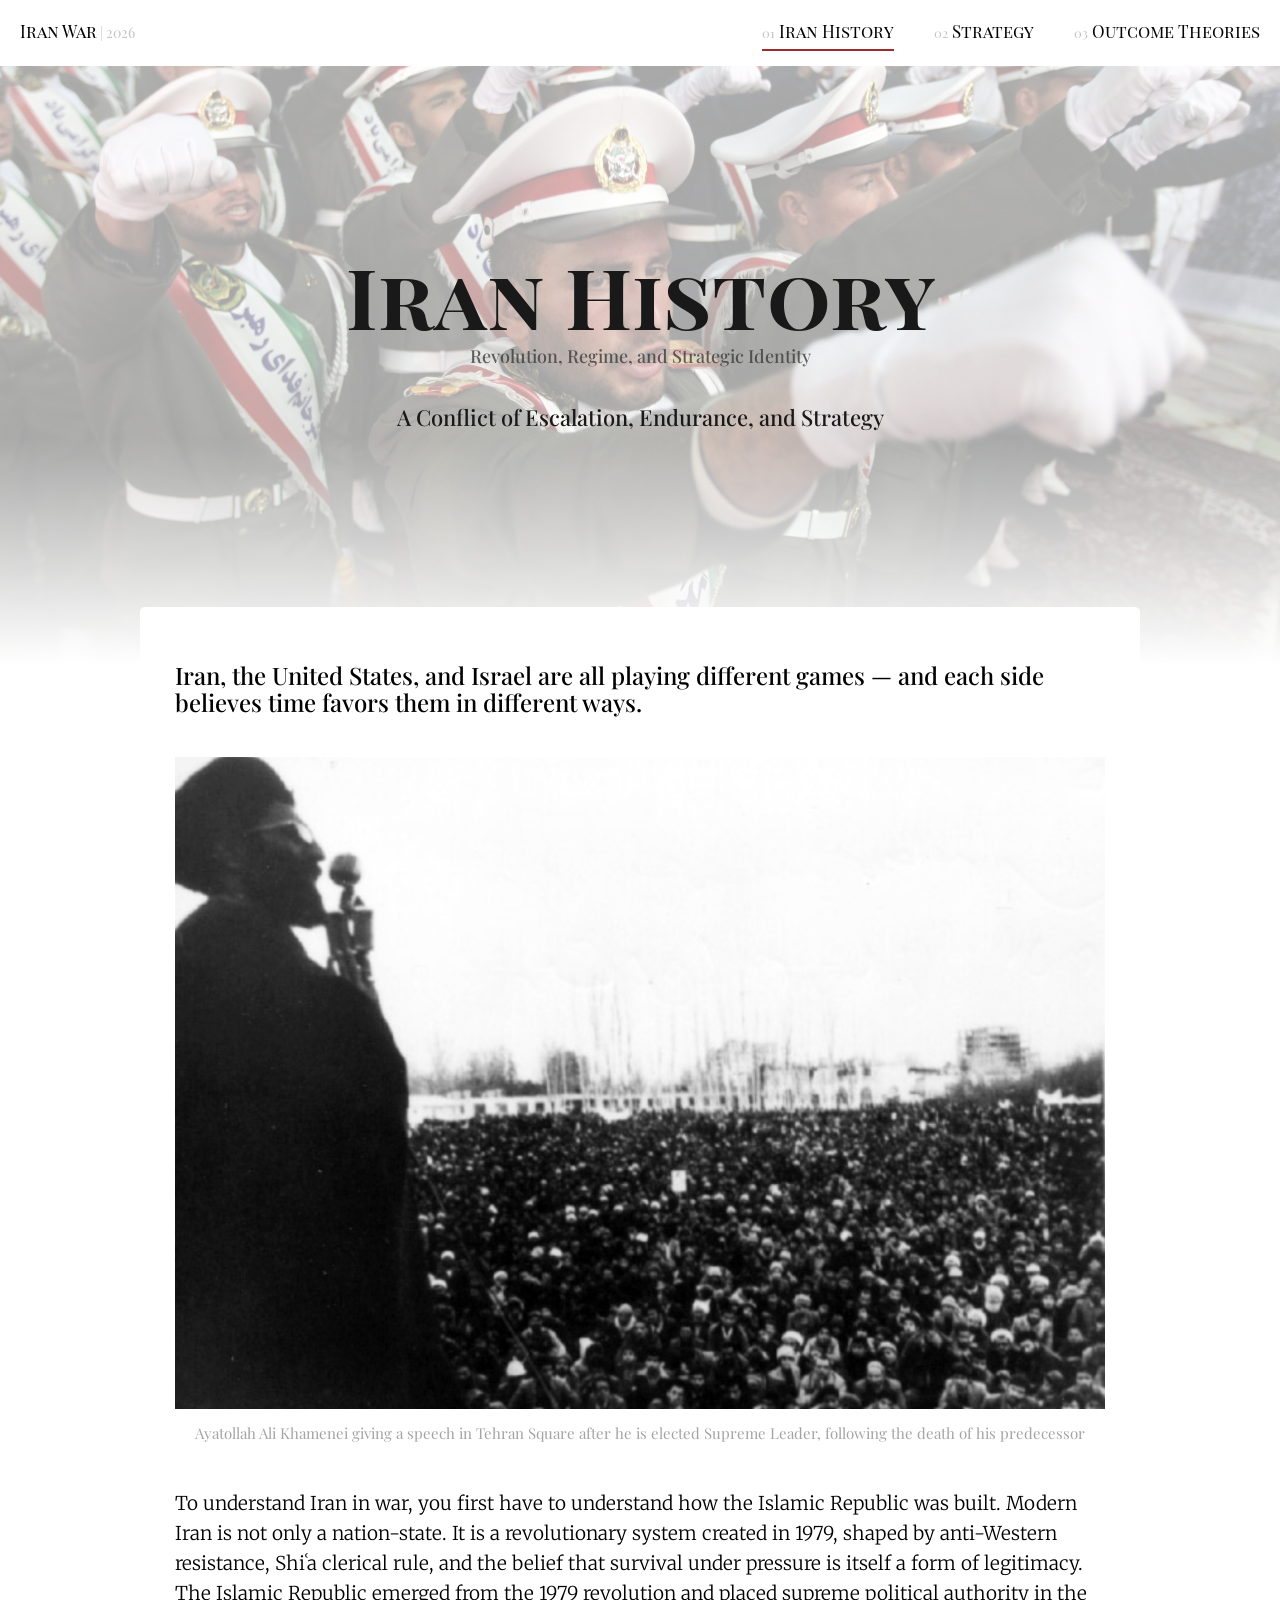
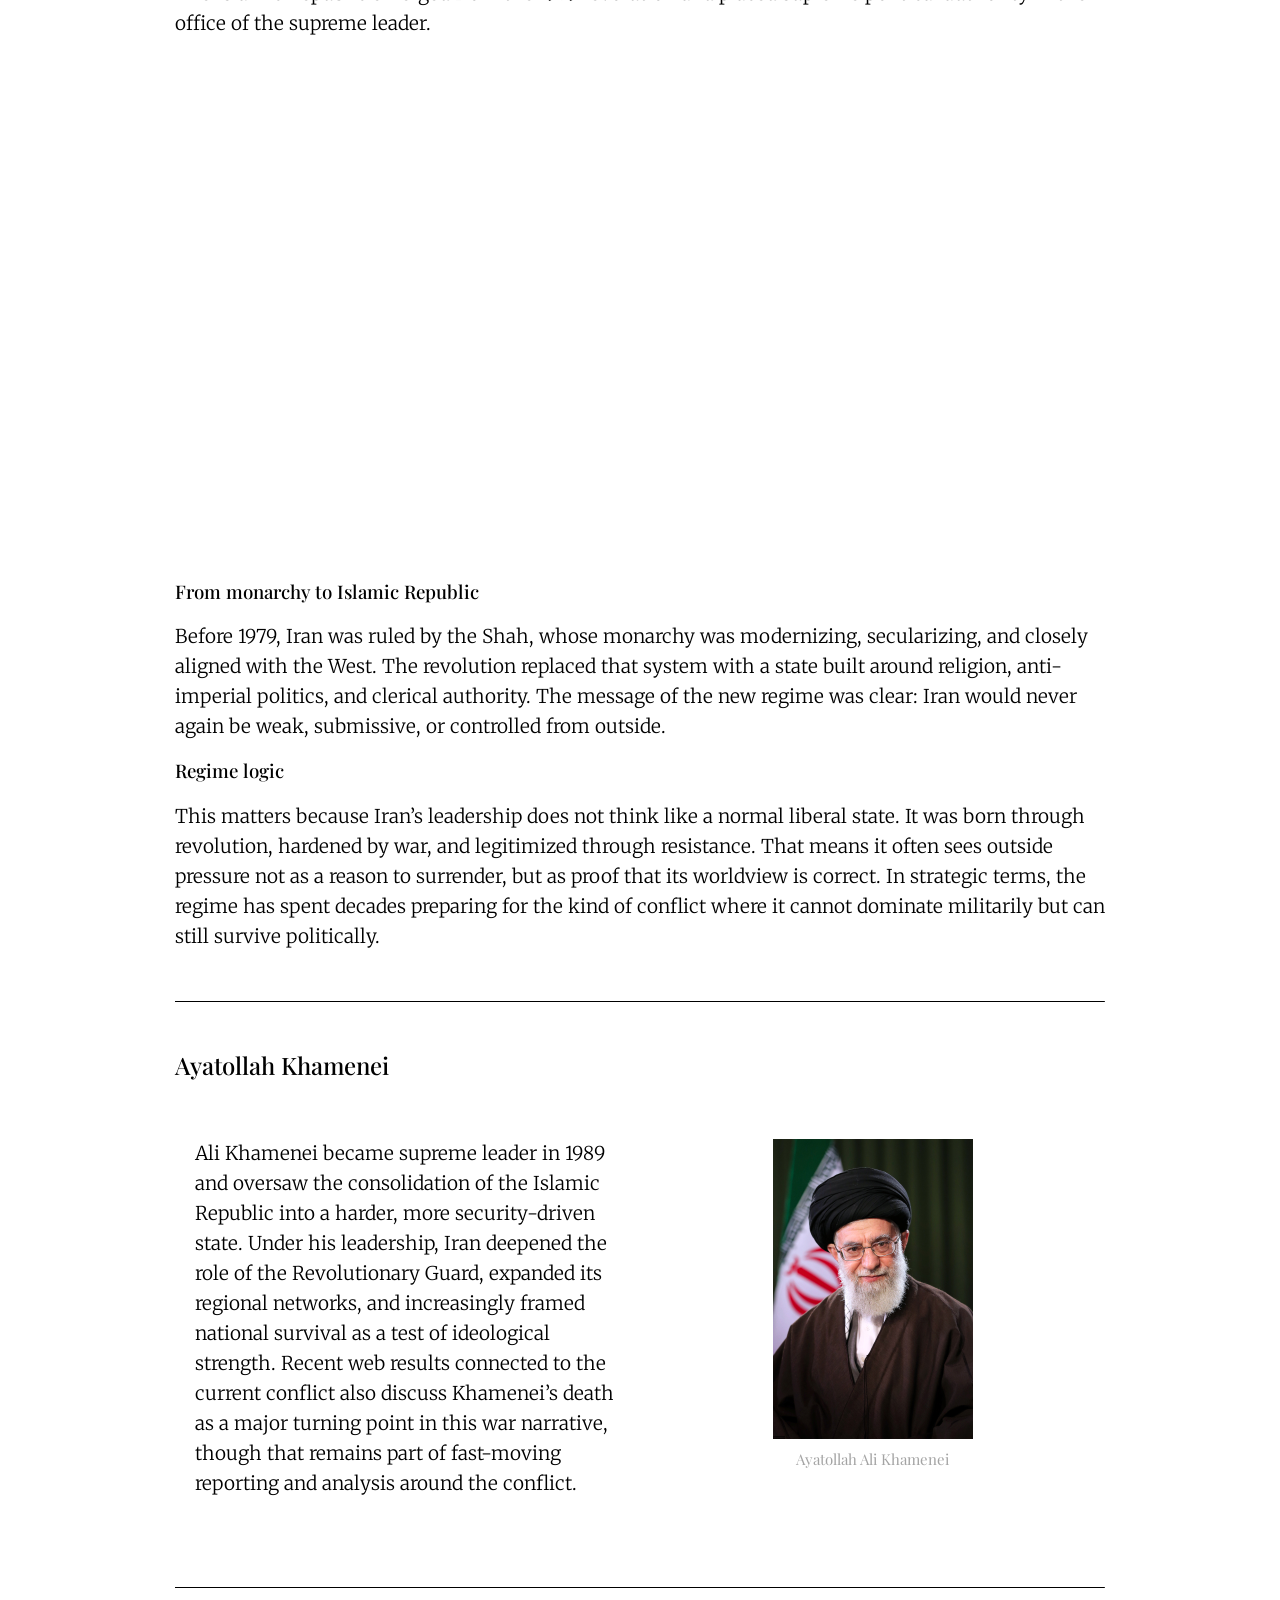
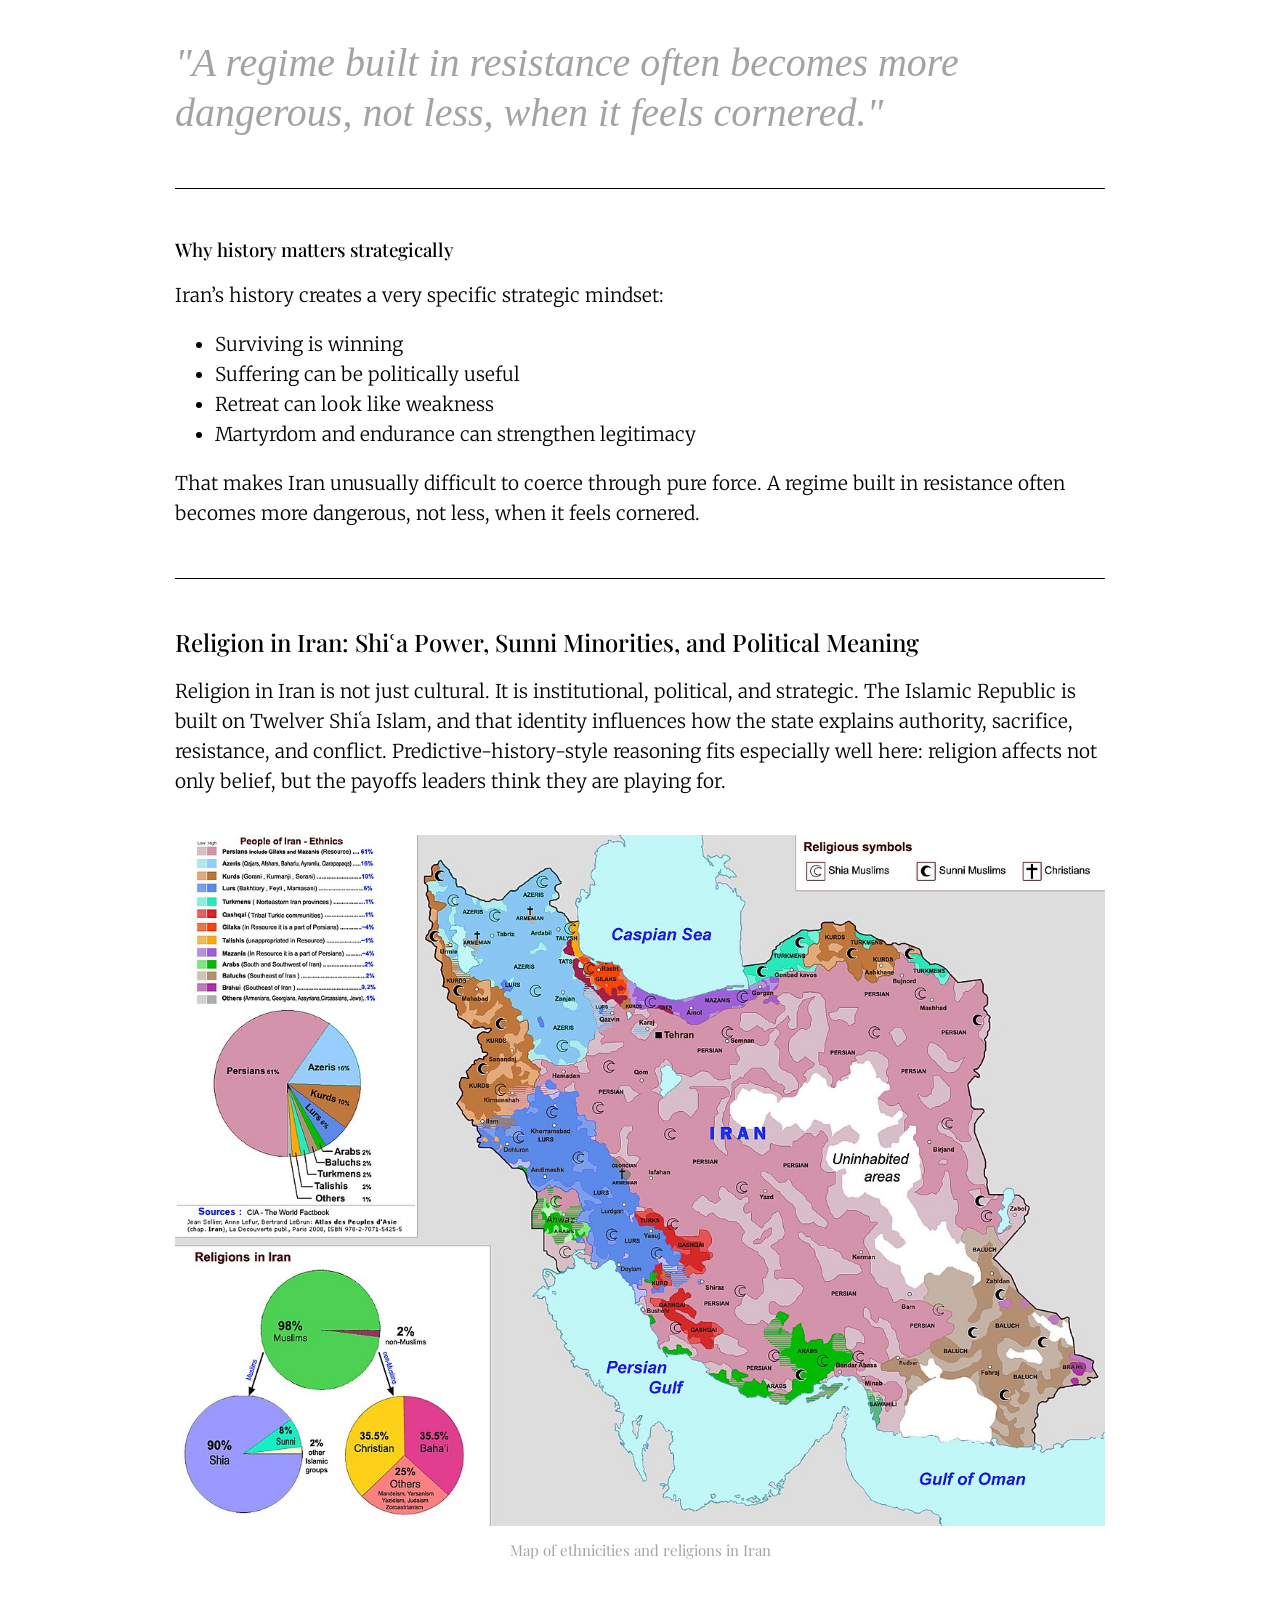
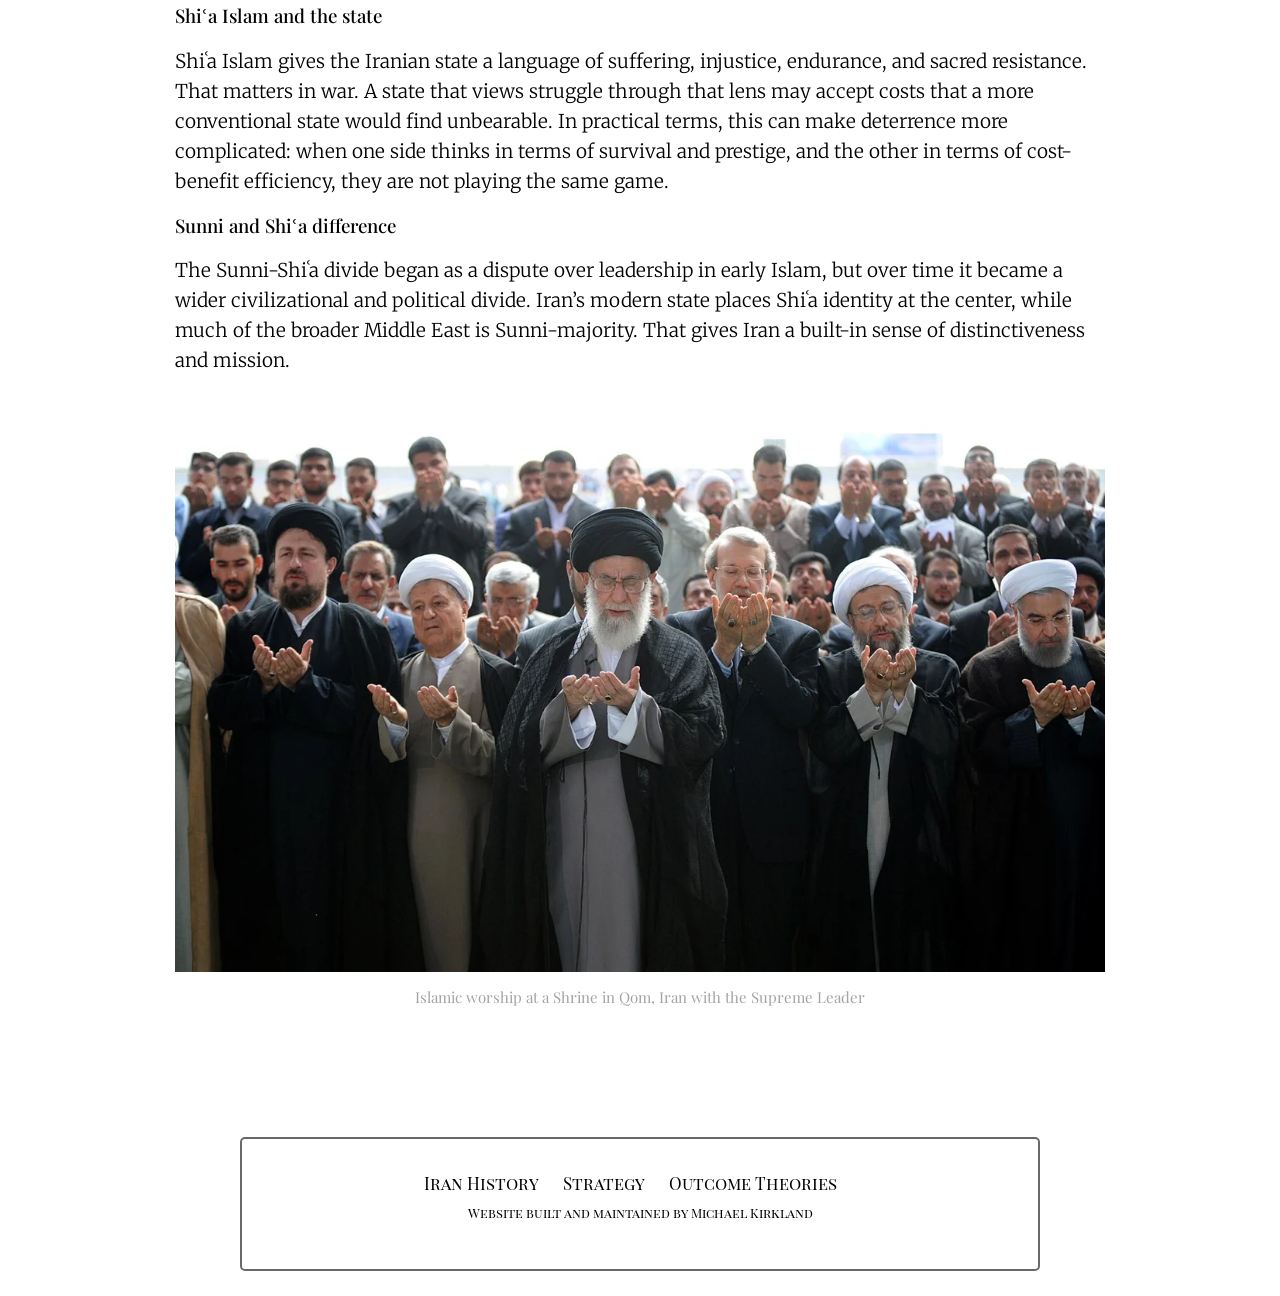
==== commit 18061d5f: "day 7 - extra extra" ====
--- a/history.html
+++ b/history.html
@@ -17,8 +17,7 @@
   <body>
     <nav>
       <div class="topnav" id="myTopnav">
-        <a href="index.html"
-          >Iran War</a>
+        <a href="index.html">Iran War<span class="nav_logo_2026"> | 2026</span></a>
         <a href="outcome.html" style="float: right;"><span class="nav_num">03</span> Outcome Theories</a>
         <a href="strategy.html" style="float: right;"><span class="nav_num">02</span> Strategy</a>
         <a href="history.html" style="float: right;" class="active"><span class="nav_num">01</span> Iran History</a>
@@ -79,16 +78,26 @@
       <hr>
 
       <h2>Ayatollah Khamenei</h2>
-      <p>
-        Ali Khamenei became supreme leader in 1989 and oversaw the consolidation of the Islamic Republic 
-        into a harder, more security-driven state. Under his leadership, Iran deepened the role of the 
-        Revolutionary Guard, expanded its regional networks, and increasingly framed national survival as 
-        a test of ideological strength. Recent web results connected to the current conflict also discuss 
-        Khamenei’s death as a major turning point in this war narrative, though that remains part of fast-moving 
-        reporting and analysis around the conflict.
-      </p>
-      <img src="images/khamenei_portrait.jpg" style="height: 300px; width: auto; margin-left: auto; margin-right: auto; display: block;">
-      <h2 class="img_desc">Ayatollah Ali Khamenei</h2>
+      <div class="container">
+        <div>
+          <p>
+            Ali Khamenei became supreme leader in 1989 and oversaw the consolidation of the Islamic Republic 
+            into a harder, more security-driven state. Under his leadership, Iran deepened the role of the 
+            Revolutionary Guard, expanded its regional networks, and increasingly framed national survival as 
+            a test of ideological strength. Recent web results connected to the current conflict also discuss 
+            Khamenei’s death as a major turning point in this war narrative, though that remains part of fast-moving 
+            reporting and analysis around the conflict.
+          </p>
+        </div>
+        <div>
+          <img src="images/khamenei_portrait.jpg" style="height: 300px; width: auto; margin-left: auto; margin-right: auto; display: block;">
+          <h2 class="img_desc">Ayatollah Ali Khamenei</h2>
+        </div>
+      </div>
+      
+      <hr>
+      <span class="quote">"A regime built in resistance often becomes more dangerous, not less, when it feels cornered."</span>
+      <hr>
 
       <h3>Why history matters strategically</h3>
       <p>
@@ -125,8 +134,6 @@
         state would find unbearable. In practical terms, this can make deterrence more complicated: when one side thinks 
         in terms of survival and prestige, and the other in terms of cost-benefit efficiency, they are not playing the same game.
       </p>
-      <img src="images/aya_worship.webp">
-      <h2 class="img_desc">Worship at a Shrine in Qom, Iran with the Supreme Leader</h2>
 
       <h3>Sunni and Shiʿa difference</h3>
       <p>
@@ -134,6 +141,9 @@
         civilizational and political divide. Iran’s modern state places Shiʿa identity at the center, while much of the broader 
         Middle East is Sunni-majority. That gives Iran a built-in sense of distinctiveness and mission.
       </p>
+
+      <img src="images/aya_worship.webp">
+      <h2 class="img_desc">Islamic worship at a Shrine in Qom, Iran with the Supreme Leader</h2>
 
       </div>
 
--- a/style.css
+++ b/style.css
@@ -11,6 +11,27 @@
   --color-seven: #EE964B;
 }
 
+.container {
+  display: flex;
+}
+
+.container > div {
+  flex: 1;
+  padding: 20px;
+}
+
+.quote {
+  font-family: "Playfair Display", serif;
+  font-optical-sizing: auto;
+  font-weight: 300;
+  font-style: normal;
+  font-variation-settings: "wdth" 100;
+  line-height: 50px;
+  font-size: 40px;
+  color:rgba(104, 104, 104, 0.612);
+  font-style: italic;
+}
+
 hr {
   border-color: rgb(83, 83, 83);
   border-bottom: 0px;
@@ -60,6 +81,15 @@
 	text-shadow: 0px 0px 10px #00000031;
 	box-shadow: 0px 0px 200px 0px #ffffff;
   
+}
+
+.nav_logo {
+  font-size: 30px;
+}
+
+.nav_logo_2026 {
+  font-size: 14px;
+  color: rgba(158, 158, 158, 0.611);
 }
 
 /* Style the links inside the navigation bar */
@@ -131,7 +161,7 @@
   margin-bottom: 50px;
   /* border: solid var(--color-three) 2px; */
   border-radius: 5px;
-  backdrop-filter: blur(150px);
+  background-color: white;
 }
 
 .footer {
@@ -361,10 +391,11 @@
   background-color: #f1f1f1;
 }
 
-h1,
-h2,
-h3,
-p {
+.main h1, h2, h3, p {
+  text-align: left;
+}
+
+.home_hero h1, .home_hero h2, .home_hero h3, .pages_cards_wrapper h1, .pages_cards_wrapper h2, .footer_links h3 {
   text-align: center;
 }
 
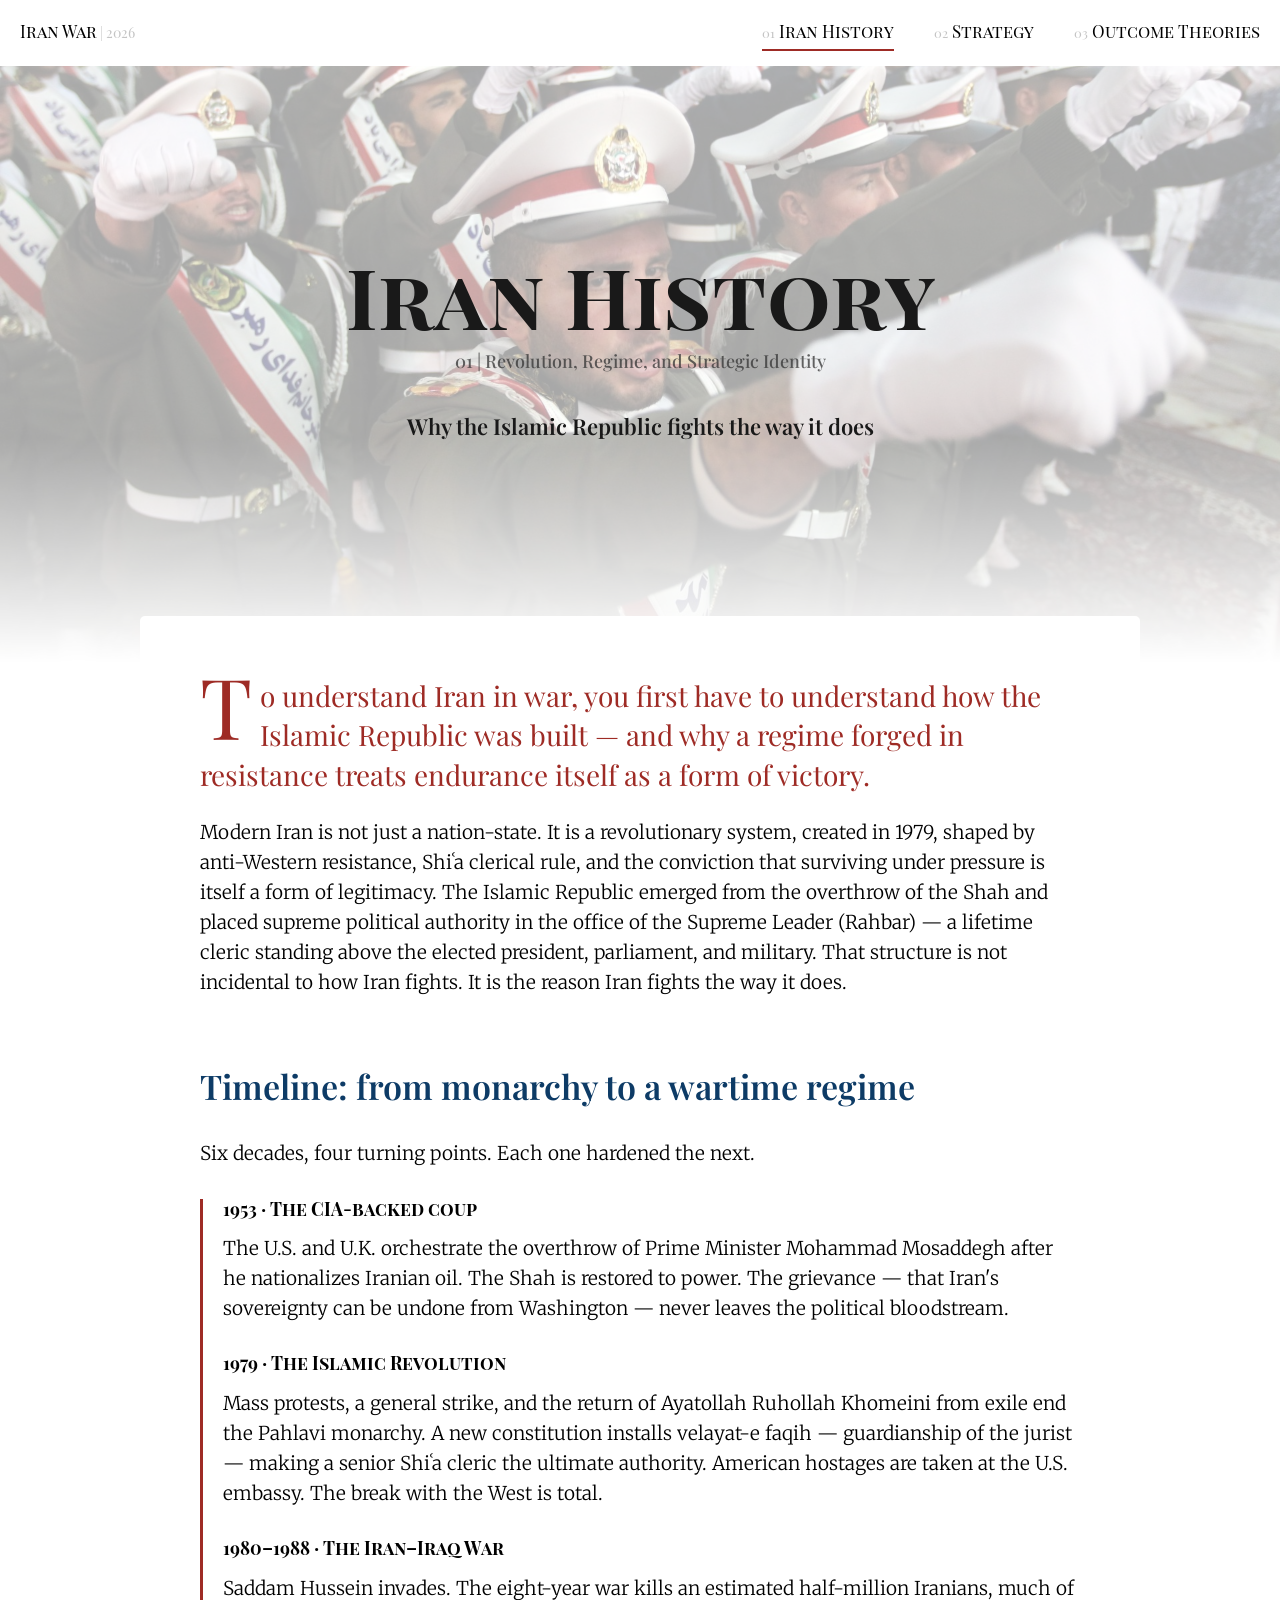
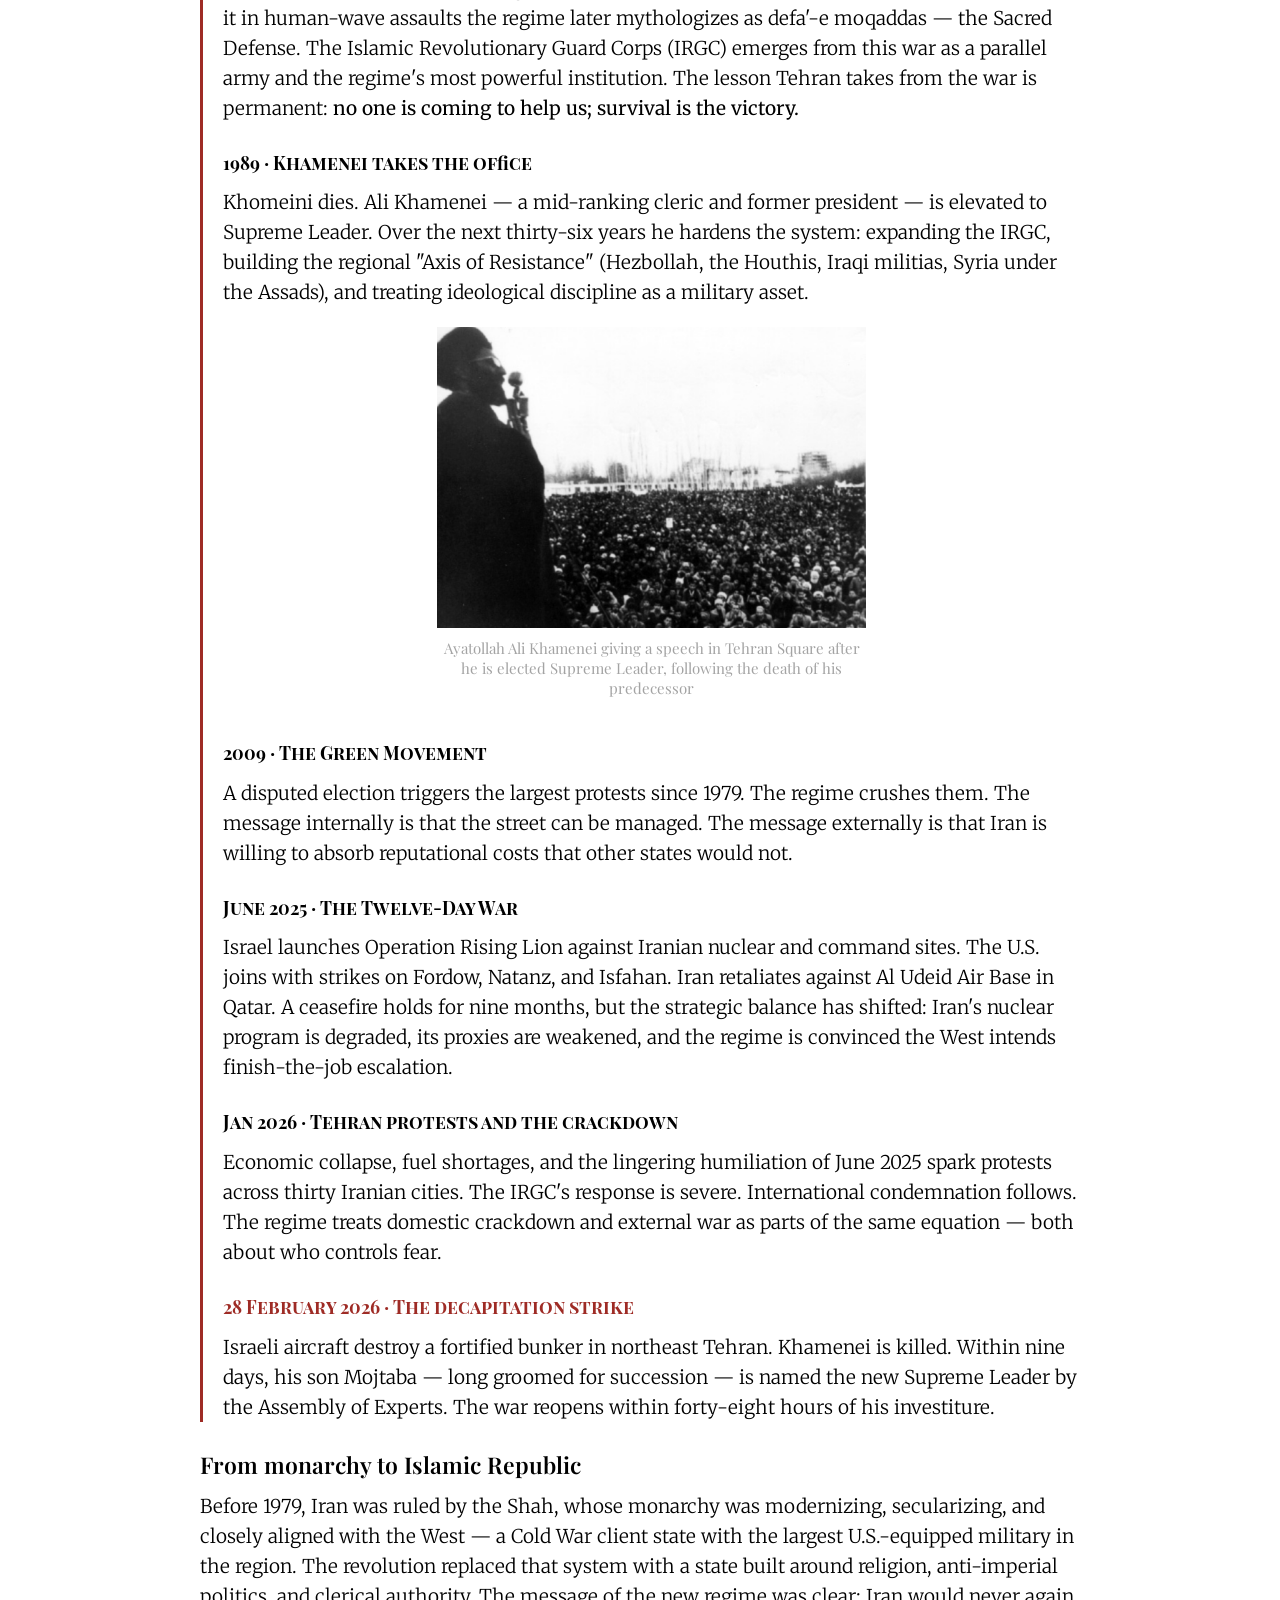
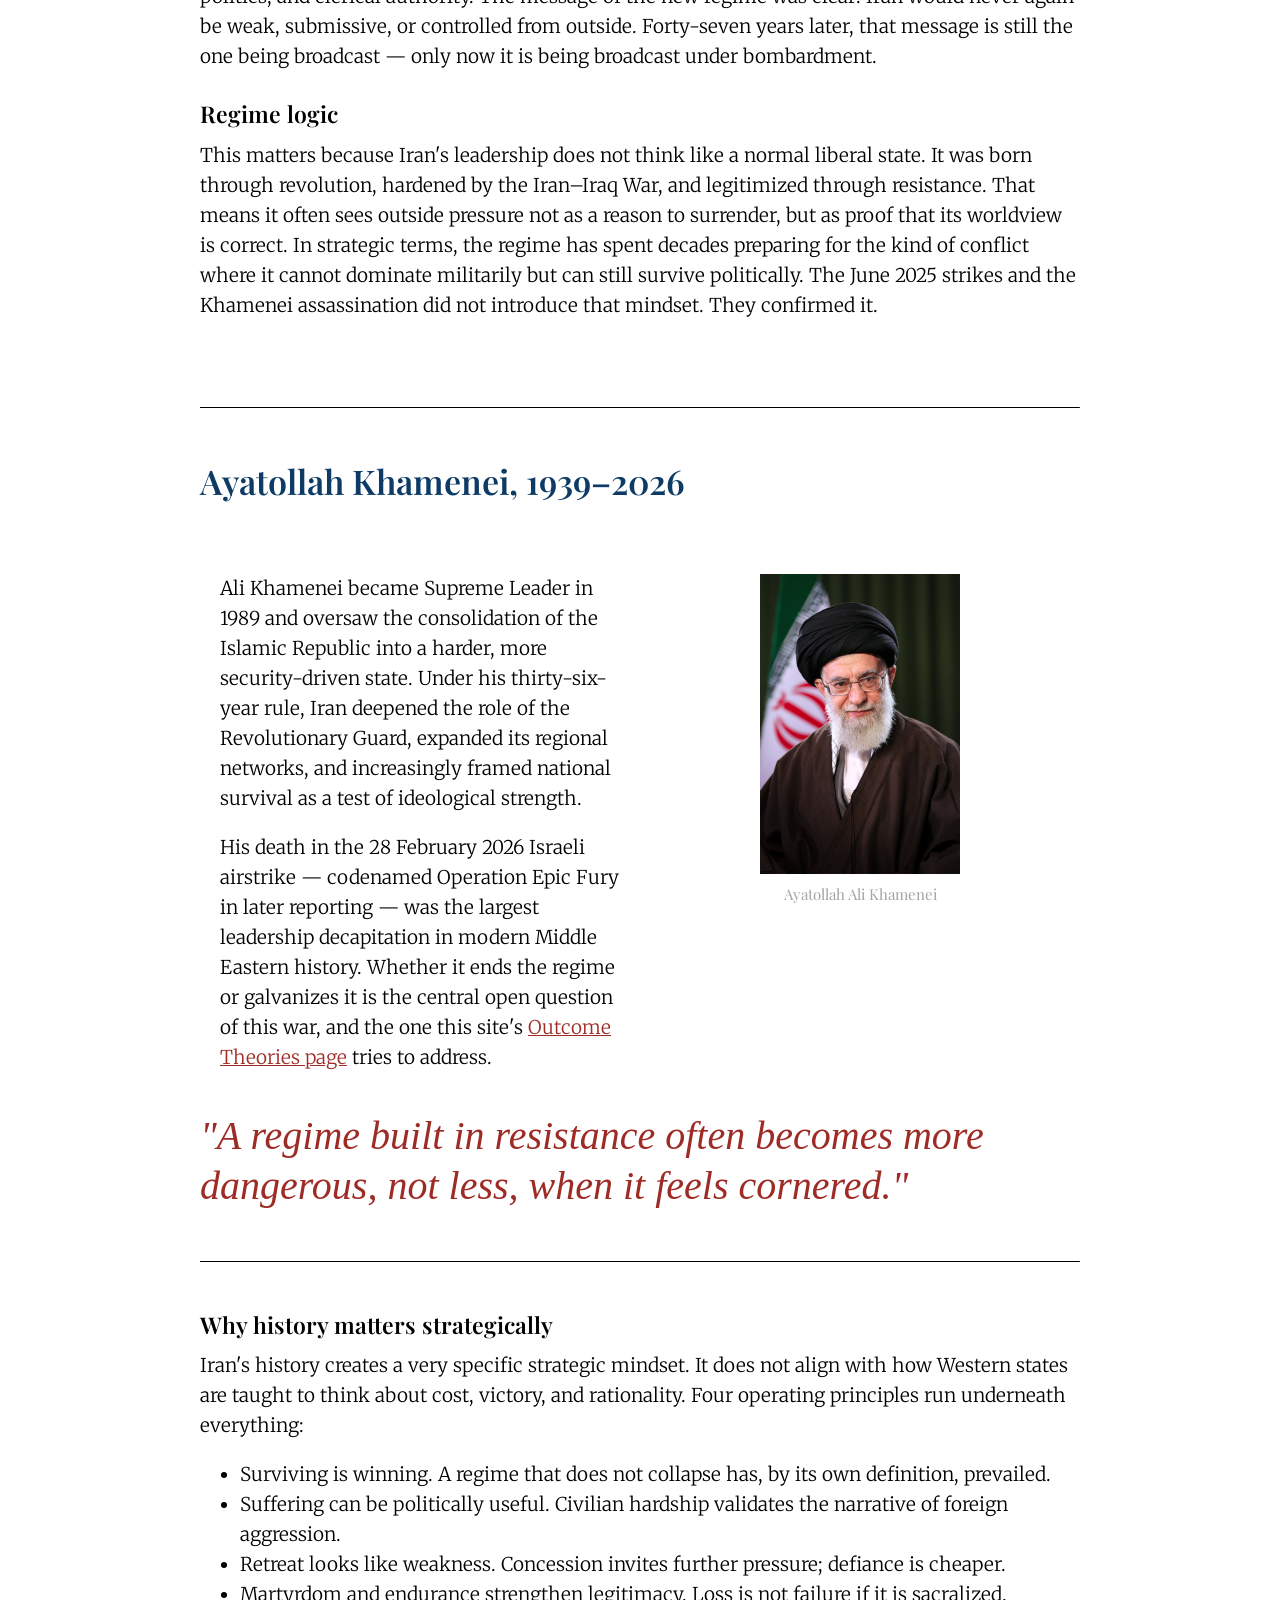
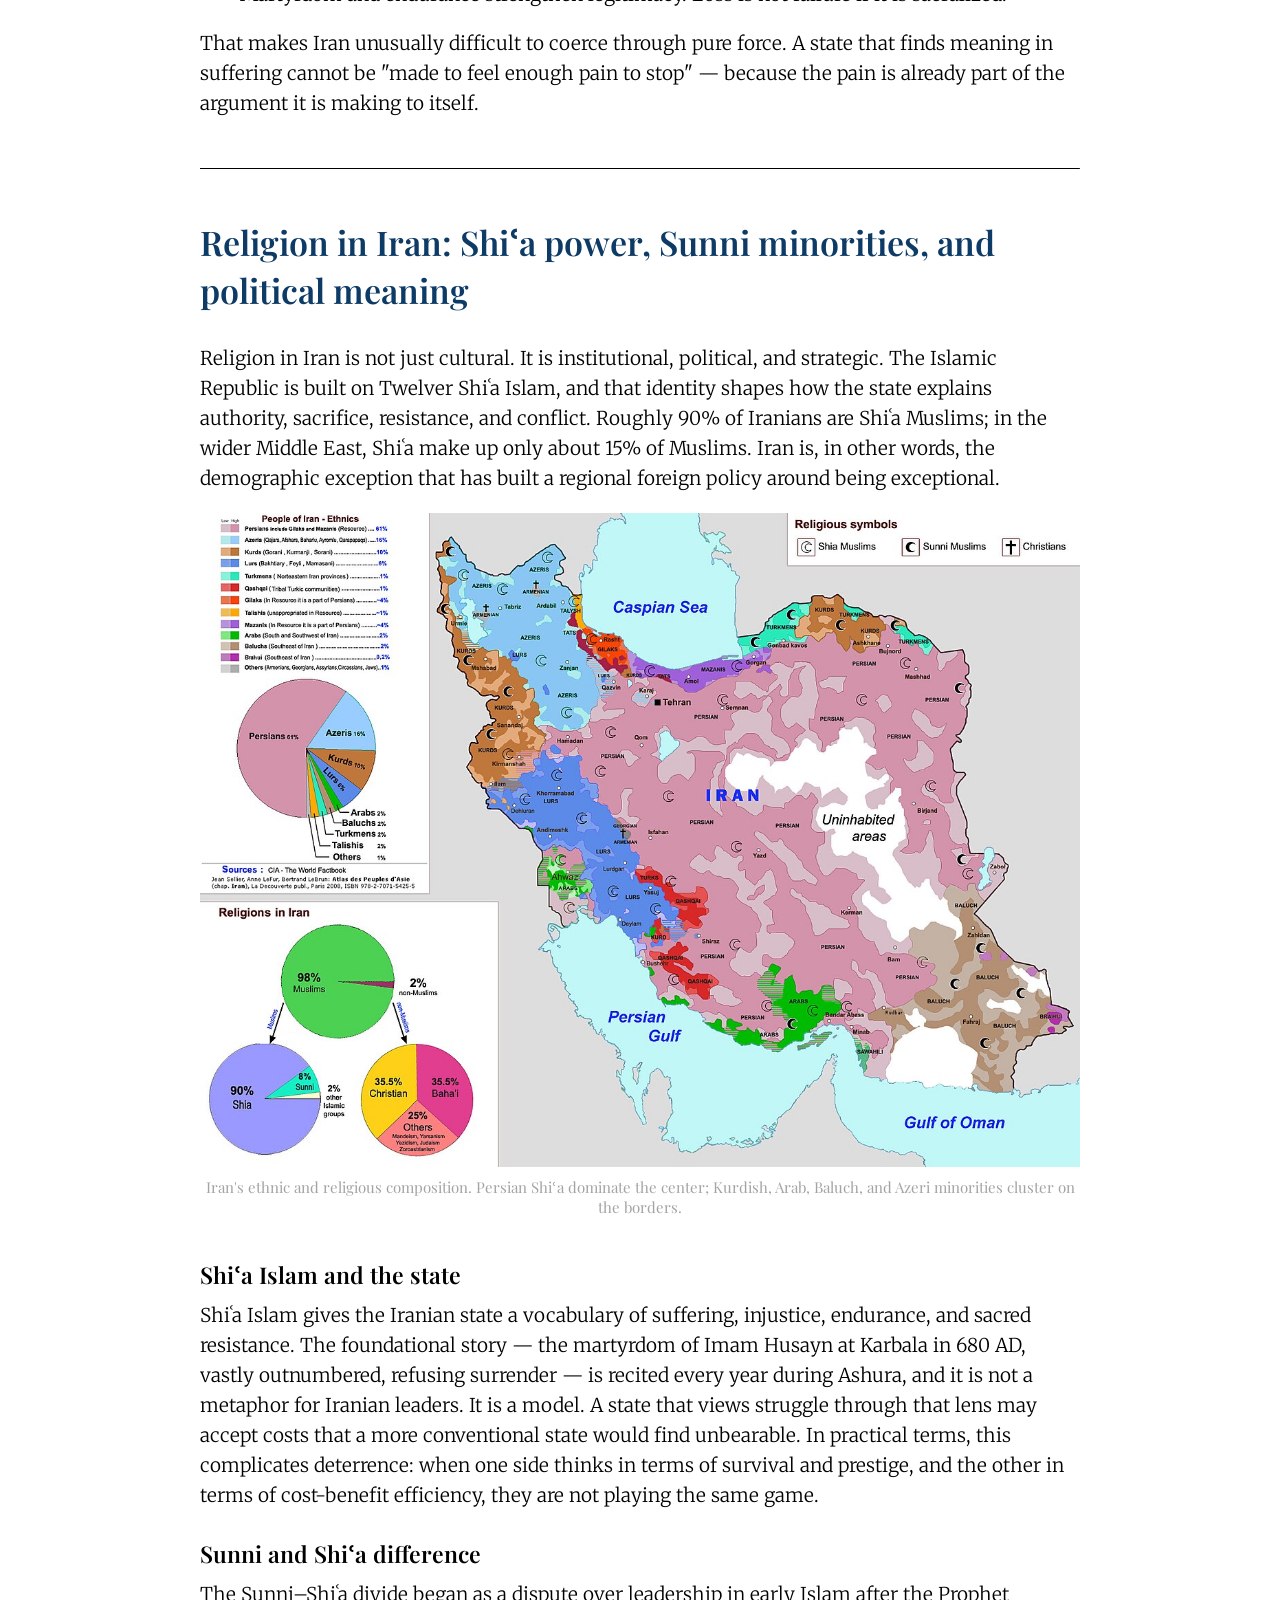
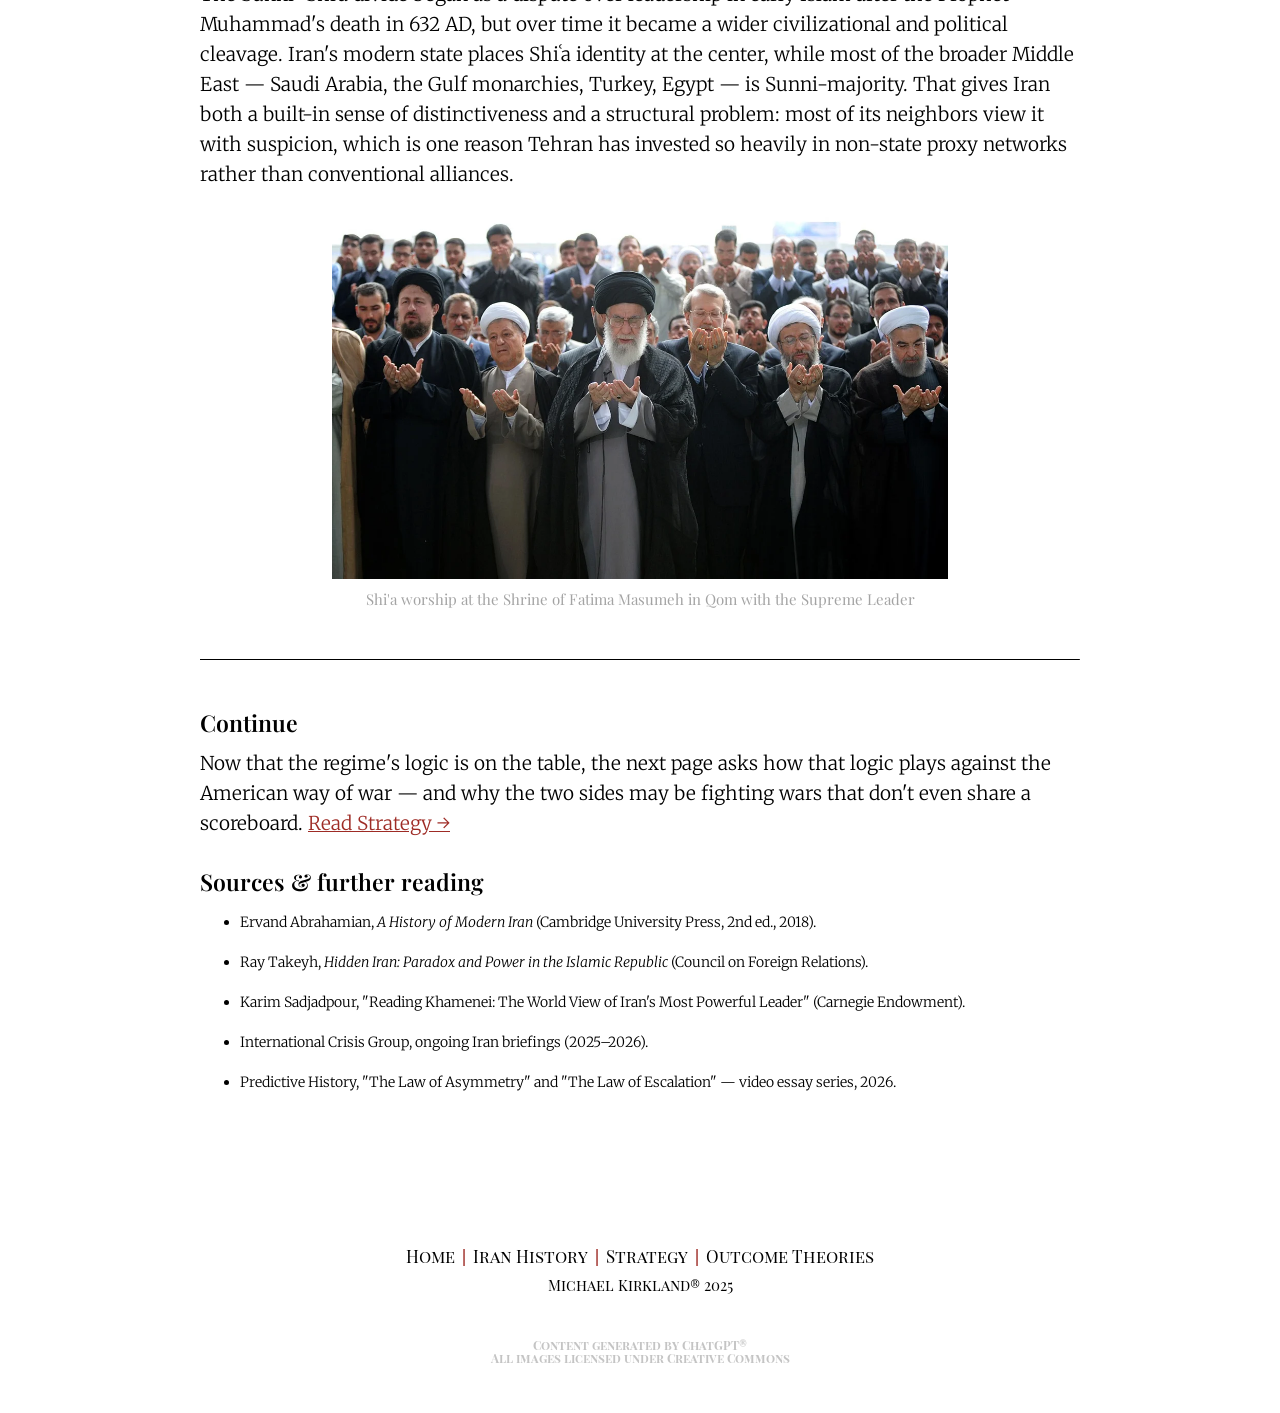
==== commit 2205952b: "day 8 redid most of the content on pages 1, 2, and 3 (going to do page 4 tomorrow). improved layout " ====
--- a/history.html
+++ b/history.html
@@ -1,17 +1,17 @@
 <!doctype html>
 <html lang="en">
   <head>
-    <meta charset="UTF-8" />
-    <meta name="viewport" content="width=device-width, initial-scale=1.0" />
+    <meta charset="UTF-8">
+    <meta name="viewport" content="width=device-width, initial-scale=1.0">
     <title>Home</title>
-    <link rel="stylesheet" href="style.css" />
+    <link rel="stylesheet" href="style.css">
     <script src="reponsive_nav.js"></script>
-    <link rel="stylesheet" href="normalize.css" />
+    <link rel="stylesheet" href="normalize.css">
 
     <link
       rel="stylesheet"
       href="https://cdnjs.cloudflare.com/ajax/libs/font-awesome/4.7.0/css/font-awesome.min.css"
-    />
+   >
   </head>
 
   <body>
@@ -28,131 +28,158 @@
     </nav>
     
 
-    <img class="hero_background" src="images/iran_army_march.jpg">
+    <img class="hero_background" src="images/iran_army_march.jpg" alt="Iranian army marching, background image">
 
     <div class="home_hero">
         <h1>Iran History</h1>
-        <h3>Revolution, Regime, and Strategic Identity</h3>
-        <h2>A Conflict of Escalation, Endurance, and Strategy</h2>
+        <p>01  |  Revolution, Regime, and Strategic Identity</p>
+        <h2>Why the Islamic Republic fights the way it does</h2>
     </div>
 
     <div class="main">
-        <h2>Iran, the United States, and Israel are all playing different games 
-        — and each side believes time favors them in different ways.</h2>
-      <img src="images/khamenei_speech.png">
-      <h2 class="img_desc">Ayatollah Ali Khamenei giving a speech in Tehran Square after he is elected Supreme Leader, following the death of his predecessor</h2>
+      <div class="main_txt_container">
+        <h2 class="colour_four thin" style="font-weight: 400; font-size: 28px;"><span class="drop_cap">T</span>o understand Iran in war, you first have to understand how the Islamic Republic was built — and why a regime forged in resistance treats endurance itself as a form of victory.</h2>
       <p>
-         To understand Iran in war, you first have to understand how the Islamic Republic was built. 
-         Modern Iran is not only a nation-state. It is a revolutionary system created in 1979, shaped by anti-Western resistance, 
-         Shiʿa clerical rule, and the belief that survival under pressure is itself a form of legitimacy. The Islamic Republic 
-         emerged from the 1979 revolution and placed supreme political authority in the office of the supreme leader.
+         Modern Iran is not just a nation-state. It is a revolutionary system, created in 1979, shaped by anti-Western resistance, Shiʿa clerical rule, and the conviction that surviving under pressure is itself a form of legitimacy. 
+         The Islamic Republic emerged from the overthrow of the Shah and placed supreme political authority in the office of the Supreme Leader (Rahbar) — a lifetime cleric standing above the elected president, parliament, and military. 
+         That structure is not incidental to how Iran fights. It is the reason Iran fights the way it does.
+      </p>
+      <br>
+
+      <h2>Timeline: from monarchy to a wartime regime</h2>
+      <p>Six decades, four turning points. Each one hardened the next.</p>
+
+      <div class="timeline">
+        <div class="timeline-item">
+          <h5>1953  ·  The CIA-backed coup</h5>
+          <p>The U.S. and U.K. orchestrate the overthrow of Prime Minister Mohammad Mosaddegh after he nationalizes Iranian oil. The Shah is restored to power. The grievance — that Iran's sovereignty can be undone from Washington — never leaves the political bloodstream.</p>
+        </div>
+        <div class="timeline-item">
+          <h5>1979  ·  The Islamic Revolution</h5>
+          <p>Mass protests, a general strike, and the return of Ayatollah Ruhollah Khomeini from exile end the Pahlavi monarchy. A new constitution installs velayat-e faqih — guardianship of the jurist — making a senior Shiʿa cleric the ultimate authority. American hostages are taken at the U.S. embassy. The break with the West is total.</p>
+        </div>
+        <div class="timeline-item">
+          <h5>1980–1988  ·  The Iran–Iraq War</h5>
+          <p>Saddam Hussein invades. The eight-year war kills an estimated half-million Iranians, much of it in human-wave assaults the regime later mythologizes as defa'-e moqaddas — the Sacred Defense. The Islamic Revolutionary Guard Corps (IRGC) emerges from this war as a parallel army and the regime's most powerful institution. The lesson Tehran takes from the war is permanent: <strong>no one is coming to help us; survival is the victory.</strong></p>
+        </div>
+        <div class="timeline-item">
+          <h5>1989  ·  Khamenei takes the office</h5>
+          <p>Khomeini dies. Ali Khamenei — a mid-ranking cleric and former president — is elevated to Supreme Leader. Over the next thirty-six years he hardens the system: expanding the IRGC, building the regional "Axis of Resistance" (Hezbollah, the Houthis, Iraqi militias, Syria under the Assads), and treating ideological discipline as a military asset.</p>
+        </div>
+        <img src="images/khamenei_speech.png" class="sml_img" alt="Ayatollah Ali Khamenei giving a speech in Tehran Square after he is elected Supreme Leader, following the death of his predecessor">
+        <h2 class="img_desc sml_img">Ayatollah Ali Khamenei giving a speech in Tehran Square after he is elected Supreme Leader, following the death of his predecessor</h2>
+        <div class="timeline-item">
+          <h5>2009  ·  The Green Movement</h5>
+          <p>A disputed election triggers the largest protests since 1979. The regime crushes them. The message internally is that the street can be managed. The message externally is that Iran is willing to absorb reputational costs that other states would not.</p>
+        </div>
+        <div class="timeline-item">
+          <h5>June 2025  ·  The Twelve-Day War</h5>
+          <p>Israel launches Operation Rising Lion against Iranian nuclear and command sites. The U.S. joins with strikes on Fordow, Natanz, and Isfahan. Iran retaliates against Al Udeid Air Base in Qatar. A ceasefire holds for nine months, but the strategic balance has shifted: Iran's nuclear program is degraded, its proxies are weakened, and the regime is convinced the West intends finish-the-job escalation.</p>
+        </div>
+        <div class="timeline-item">
+          <h5>Jan 2026  ·  Tehran protests and the crackdown</h5>
+          <p>Economic collapse, fuel shortages, and the lingering humiliation of June 2025 spark protests across thirty Iranian cities. The IRGC's response is severe. International condemnation follows. The regime treats domestic crackdown and external war as parts of the same equation — both about who controls fear.</p>
+        </div>
+        <div class="timeline-item">
+          <h5 class="colour_four">28 February 2026  ·  The decapitation strike</h5>
+          <p>Israeli aircraft destroy a fortified bunker in northeast Tehran. Khamenei is killed. Within nine days, his son Mojtaba — long groomed for succession — is named the new Supreme Leader by the Assembly of Experts. The war reopens within forty-eight hours of his investiture.</p>
+        </div>
+      </div>
+
+      <h4>From monarchy to Islamic Republic</h4>
+      <p>
+        Before 1979, Iran was ruled by the Shah, whose monarchy was modernizing, secularizing, and closely aligned with the West — a Cold War client state with the largest U.S.-equipped military in the region. The revolution replaced that system with a state built around religion, anti-imperial politics, and clerical authority. The message of the new regime was clear: Iran would never again be weak, submissive, or controlled from outside. Forty-seven years later, that message is still the one being broadcast — only now it is being broadcast under bombardment.
       </p>
 
-        <iframe
-        src="https://www.google.com/maps/embed?pb=!1m18!1m12!1m3!1d14496344.268043386!2d43.06697430807295!3d31.849278486676294!2m3!1f0!2f0!3f0!3m2!1i1024!2i768!4f13.1!3m3!1m2!1s0x3ef7ec2ec16b1df1%3A0x40b095d39e51face!2sIran!5e1!3m2!1sen!2snz!4v1776637750365!5m2!1sen!2snz"
-        width="600"
-        height="450"
-        style="border: 0"
-        allowfullscreen=""
-        loading="lazy"
-        referrerpolicy="no-referrer-when-downgrade"
-      ></iframe>
-
-      <h3>From monarchy to Islamic Republic</h3>
+      <h4>Regime logic</h4>
       <p>
-        Before 1979, Iran was ruled by the Shah, whose monarchy was modernizing, secularizing, 
-        and closely aligned with the West. The revolution replaced that system with a state built 
-        around religion, anti-imperial politics, and clerical authority. The message of the new regime was 
-        clear: Iran would never again be weak, submissive, or controlled from outside.
+        This matters because Iran's leadership does not think like a normal liberal state. It was born through revolution, hardened by the Iran–Iraq War, and legitimized through resistance. That means it often sees outside pressure not as a reason to surrender, but as proof that its worldview is correct. In strategic terms, the regime has spent decades preparing for the kind of conflict where it cannot dominate militarily but can still survive politically. The June 2025 strikes and the Khamenei assassination did not introduce that mindset. They confirmed it.
       </p>
 
-      <h3>Regime logic</h3>
+      <br>
+      <hr>
+
+      <h2>Ayatollah Khamenei, 1939–2026</h2>
+      <div class="container">
+        <div>
+          <p>
+            Ali Khamenei became Supreme Leader in 1989 and oversaw the consolidation of the Islamic Republic into a harder, more security-driven state. Under his thirty-six-year rule, Iran deepened the role of the Revolutionary Guard, expanded its regional networks, and increasingly framed national survival as a test of ideological strength.
+          </p>
+          <p>
+            His death in the 28 February 2026 Israeli airstrike — codenamed Operation Epic Fury in later reporting — was the largest leadership decapitation in modern Middle Eastern history. Whether it ends the regime or galvanizes it is the central open question of this war, and the one this site's <a href="outcome.html">Outcome Theories page</a> tries to address.
+          </p>
+        </div>
+        <div>
+          <img src="images/khamenei_portrait.jpg" class="sml_img" alt="Portrait of Ayatollah Ali Khamenei">
+          <h2 class="img_desc sml_img">Ayatollah Ali Khamenei</h2>
+        </div>
+      </div>
+      
+      
+      <span class="quote">"A regime built in resistance often becomes more dangerous, not less, when it feels cornered."</span>
+      <hr>
+
+      <h4>Why history matters strategically</h4>
       <p>
-        This matters because Iran’s leadership does not think like a normal liberal state. It was 
-        born through revolution, hardened by war, and legitimized through resistance. That means it 
-        often sees outside pressure not as a reason to surrender, but as proof that its worldview is 
-        correct. In strategic terms, the regime has spent decades preparing for the kind of conflict 
-        where it cannot dominate militarily but can still survive politically.
+        Iran's history creates a very specific strategic mindset. It does not align with how Western states are taught to think about cost, victory, and rationality. Four operating principles run underneath everything:
+      </p>
+      <ul>
+        <li>Surviving is winning. A regime that does not collapse has, by its own definition, prevailed.</li>
+        <li>Suffering can be politically useful. Civilian hardship validates the narrative of foreign aggression.</li>
+        <li>Retreat looks like weakness. Concession invites further pressure; defiance is cheaper.</li>
+        <li>Martyrdom and endurance strengthen legitimacy. Loss is not failure if it is sacralized.</li>
+      </ul>
+      <p>
+        That makes Iran unusually difficult to coerce through pure force. A state that finds meaning in suffering cannot be "made to feel enough pain to stop" — because the pain is already part of the argument it is making to itself.
       </p>
 
       <hr>
 
-      <h2>Ayatollah Khamenei</h2>
-      <div class="container">
-        <div>
-          <p>
-            Ali Khamenei became supreme leader in 1989 and oversaw the consolidation of the Islamic Republic 
-            into a harder, more security-driven state. Under his leadership, Iran deepened the role of the 
-            Revolutionary Guard, expanded its regional networks, and increasingly framed national survival as 
-            a test of ideological strength. Recent web results connected to the current conflict also discuss 
-            Khamenei’s death as a major turning point in this war narrative, though that remains part of fast-moving 
-            reporting and analysis around the conflict.
-          </p>
-        </div>
-        <div>
-          <img src="images/khamenei_portrait.jpg" style="height: 300px; width: auto; margin-left: auto; margin-right: auto; display: block;">
-          <h2 class="img_desc">Ayatollah Ali Khamenei</h2>
-        </div>
-      </div>
-      
-      <hr>
-      <span class="quote">"A regime built in resistance often becomes more dangerous, not less, when it feels cornered."</span>
-      <hr>
+      <h2>Religion in Iran: Shiʿa power, Sunni minorities, and political meaning</h2>
+      <p>
+        Religion in Iran is not just cultural. It is institutional, political, and strategic. The Islamic Republic is built on Twelver Shiʿa Islam, and that identity shapes how the state explains authority, sacrifice, resistance, and conflict. Roughly 90% of Iranians are Shiʿa Muslims; in the wider Middle East, Shiʿa make up only about 15% of Muslims. Iran is, in other words, the demographic exception that has built a regional foreign policy around being exceptional.
+      </p>
+      <img src="images/iran_lang_relg.jpg" class="lrg_img" alt="Map of ethnicities and religions in Iran">
+      <h2 class="img_desc lrg_img">Iran's ethnic and religious composition. Persian Shiʿa dominate the center; Kurdish, Arab, Baluch, and Azeri minorities cluster on the borders.</h2>
 
-      <h3>Why history matters strategically</h3>
+      <h4>Shiʿa Islam and the state</h4>
       <p>
-        Iran’s history creates a very specific strategic mindset:
+        Shiʿa Islam gives the Iranian state a vocabulary of suffering, injustice, endurance, and sacred resistance. The foundational story — the martyrdom of Imam Husayn at Karbala in 680 AD, vastly outnumbered, refusing surrender — is recited every year during Ashura, and it is not a metaphor for Iranian leaders. It is a model. A state that views struggle through that lens may accept costs that a more conventional state would find unbearable. In practical terms, this complicates deterrence: when one side thinks in terms of survival and prestige, and the other in terms of cost-benefit efficiency, they are not playing the same game.
       </p>
-      <ul>
-        <li>Surviving is winning</li>
-        <li>Suffering can be politically useful</li>
-        <li>Retreat can look like weakness</li>
-        <li>Martyrdom and endurance can strengthen legitimacy</li>
-      </ul>
+
+      <h4>Sunni and Shiʿa difference</h4>
       <p>
-        That makes Iran unusually difficult to coerce through pure force. A regime built in 
-        resistance often becomes more dangerous, not less, when it feels cornered.
+        The Sunni–Shiʿa divide began as a dispute over leadership in early Islam after the Prophet Muhammad's death in 632 AD, but over time it became a wider civilizational and political cleavage. Iran's modern state places Shiʿa identity at the center, while most of the broader Middle East — Saudi Arabia, the Gulf monarchies, Turkey, Egypt — is Sunni-majority. That gives Iran both a built-in sense of distinctiveness and a structural problem: most of its neighbors view it with suspicion, which is one reason Tehran has invested so heavily in non-state proxy networks rather than conventional alliances.
       </p>
+
+      <img src="images/aya_worship.webp" class="med_img" alt="Islamic worship at a Shrine in Qom, Iran with the Supreme Leader">
+      <h2 class="img_desc med_img">Shi'a worship at the Shrine of Fatima Masumeh in Qom with the Supreme Leader</h2>
 
       <hr>
 
-      <h2>Religion in Iran: Shiʿa Power, Sunni Minorities, and Political Meaning</h2>
-      <p>
-        Religion in Iran is not just cultural. It is institutional, political, and strategic. 
-        The Islamic Republic is built on Twelver Shiʿa Islam, and that identity influences how the 
-        state explains authority, sacrifice, resistance, and conflict. Predictive-history-style reasoning 
-        fits especially well here: religion affects not only belief, but the payoffs leaders think they are 
-        playing for.
-      </p>
-      <img src="images/iran_lang_relg.jpg">
-      <h2 class="img_desc">Map of ethnicities and religions in Iran</h2>
+      <h4>Continue</h4>
+      <p>Now that the regime's logic is on the table, the next page asks how that logic plays against the American way of war — and why the two sides may be fighting wars that don't even share a scoreboard. <a href="strategy.html">Read Strategy →</a></p>
 
-      <h3>Shiʿa Islam and the state</h3>
-      <p>
-        Shiʿa Islam gives the Iranian state a language of suffering, injustice, endurance, and sacred resistance. 
-        That matters in war. A state that views struggle through that lens may accept costs that a more conventional 
-        state would find unbearable. In practical terms, this can make deterrence more complicated: when one side thinks 
-        in terms of survival and prestige, and the other in terms of cost-benefit efficiency, they are not playing the same game.
-      </p>
-
-      <h3>Sunni and Shiʿa difference</h3>
-      <p>
-        The Sunni-Shiʿa divide began as a dispute over leadership in early Islam, but over time it became a wider 
-        civilizational and political divide. Iran’s modern state places Shiʿa identity at the center, while much of the broader 
-        Middle East is Sunni-majority. That gives Iran a built-in sense of distinctiveness and mission.
-      </p>
-
-      <img src="images/aya_worship.webp">
-      <h2 class="img_desc">Islamic worship at a Shrine in Qom, Iran with the Supreme Leader</h2>
+      <h4>Sources & further reading</h4>
+      <ul class="sources">
+        <li>Ervand Abrahamian, <em>A History of Modern Iran</em> (Cambridge University Press, 2nd ed., 2018).</li>
+        <li>Ray Takeyh, <em>Hidden Iran: Paradox and Power in the Islamic Republic</em> (Council on Foreign Relations).</li>
+        <li>Karim Sadjadpour, "Reading Khamenei: The World View of Iran's Most Powerful Leader" (Carnegie Endowment).</li>
+        <li>International Crisis Group, ongoing Iran briefings (2025–2026).</li>
+        <li>Predictive History, "The Law of Asymmetry" and "The Law of Escalation" — video essay series, 2026.</li>
+      </ul>
+      </div>
+        
 
       </div>
 
     <div class="footer">
       <div class="footer_links">
-        <a href="index.html">Iran History</a>
-        <a href="reflection.html">Strategy</a>
-        <a href="skills.html">Outcome Theories</a>
-        <h3>Website built and maintained by Michael Kirkland</h3>
+        <a href="index.html">Home</a> <span>|</span> <a href="index.html">Iran History</a> <span>|</span> <a href="reflection.html">Strategy</a> <span>|</span> <a href="skills.html">Outcome Theories</a>
+        <h3>Michael Kirkland&#174; 2025</h3>
+        <br>
+        <h4>Content generated by <a href="https://chatgpt.com/" target="_blank">ChatGPT&#174;</a></h4>
+        <h4>All images licensed under <a href="https://creativecommons.org/" target="_blank">Creative Commons</a></h4>
       </div>
     </div>
   </body>
--- a/style.css
+++ b/style.css
@@ -11,6 +11,68 @@
   --color-seven: #EE964B;
 }
 
+.colour_one {
+  color: var(--color-one);
+}
+
+.colour_two {
+  color: var(--color-two);
+}
+
+.colour_three {
+  color: var(--color-three);
+}
+
+.colour_four {
+  color: var(--color-four);
+}
+
+.colour_five {
+  color: var(--color-five);
+}
+
+.colour_six {
+  color: var(--color-six);
+}
+
+.colour_seven {
+  color: var(--color-seven);
+}
+
+.drop_cap {
+  float: left;
+  font-size: 3em;
+  line-height: 0.7em;
+  padding-right: 0.1em;
+}
+
+h2 {
+  line-height: 1.4em;
+  font-weight: 600;
+  color: var(--color-three);
+  font-size: 34px;
+}
+
+h2 .thin {
+  font-weight: 300;
+}
+
+h4 {
+  font-size: 23px;
+  font-weight: 600;
+  margin-bottom: -7px;
+}
+
+h5 {
+  font-size: 18px;
+  font-family: "Playfair Display SC", serif;
+  margin-bottom: -5px;
+}
+
+.main_txt_container {
+  margin: 25px;
+}
+
 .container {
   display: flex;
 }
@@ -20,16 +82,22 @@
   padding: 20px;
 }
 
+.timeline {
+  border-left: 3px solid var(--color-four);
+  padding-left: 20px;
+}
+
+.sources {
+  font-size: 14px;
+  line-height: 40px;
+}
+
 .quote {
-  font-family: "Playfair Display", serif;
-  font-optical-sizing: auto;
-  font-weight: 300;
-  font-style: normal;
-  font-variation-settings: "wdth" 100;
   line-height: 50px;
   font-size: 40px;
-  color:rgba(104, 104, 104, 0.612);
+  color:var(--color-four);
   font-style: italic;
+  font-family: "Playfair Display", serif;
 }
 
 hr {
@@ -41,13 +109,6 @@
   margin-bottom: 50px;
 }
 
-.playfair-display-font {
-  font-family: "Playfair Display", serif;
-  font-optical-sizing: auto;
-  font-weight: 400;
-  font-style: normal;
-}
-
 .hero_background {
 	position: absolute;
   width: 100%;
@@ -55,17 +116,12 @@
 	z-index: -10;
 	top: -120px;
 	opacity: 34%;
-  background-image: linear-gradient(rgb(255, 0, 0), rgba(255, 255, 255, 0));
-  
 }
 
 .topnav {
   background-color: white;
   overflow: hidden;
   font-family: "Playfair Display SC", serif;
-  font-optical-sizing: auto;
-  font-weight: 500;
-  font-style: normal;
   transition: 0.5s cubic-bezier(0.075, 0.82, 0.165, 1);
   width: 100%;
   z-index: 20;
@@ -73,16 +129,6 @@
   transform: translateY(-260px);
 }
 
-.topnav a:hover {
-	transition: all 1s;
-	transition-timing-function: cubic-bezier(0.075, 0.82, 0.165, 1);
-	background-color: var(--color-three);
-	color: black;
-	text-shadow: 0px 0px 10px #00000031;
-	box-shadow: 0px 0px 200px 0px #ffffff;
-  
-}
-
 .nav_logo {
   font-size: 30px;
 }
@@ -92,7 +138,6 @@
   color: rgba(158, 158, 158, 0.611);
 }
 
-/* Style the links inside the navigation bar */
 .topnav a {
   float: left;
   display: block;
@@ -104,75 +149,55 @@
   font-size: 17px;
   transition: 0.5s cubic-bezier(0.075, 0.82, 0.165, 1);
   border-bottom: 2px solid transparent;
-  transition: border-color 0.2s, color 0.2s;
-}
-
-/* Change the color of links on hover */
+}
+
 .topnav a:hover {
-  /* box-shadow: var(--color-three) 0px 0px 10px 30px; */
-  color: rgb(255, 255, 255);
-  transition: 0.5s cubic-bezier(0.075, 0.82, 0.165, 1);
-  border-bottom-color: #d9d2c0;  /* light tan rule */
+  border-bottom-color: #d9d2c0;
   color: var(--color-three);
-  background: transparent;       /* kill the navy fill on hover */
-  box-shadow: none;
-  text-shadow: none;
-}
-
-.topnav a.active {
-  color: white;
-  /* box-shadow: var(--color-three) 0px 0px 10px 20px; */
-  transition: 0.5s cubic-bezier(0.075, 0.82, 0.165, 1);
-  z-index: 21;
 }
 
 .topnav a.active,
 .topnav a.active:hover {
-  border-bottom-color: var(--color-four);  /* #9E2B25 red */
+  transition: 0.5s cubic-bezier(0.075, 0.82, 0.165, 1);
+  border-bottom-color: var(--color-four);
   color: var(--color-one);
-  background: transparent;       /* kill the navy fill */
-  box-shadow: none;
-}
-
-/* Hide the link that should open and close the topnav on small screens */
+}
+
 .topnav .icon {
   display: none;
 }
 
 .nav_num {
   font-size: 13px;
-  font-family: "Playfair Display SC", serif;
   color: rgba(158, 158, 158, 0.611);
 }
 
-p .logo_text {
-  text-align: right;
-  font-family: "Playfair Display SC", serif;
-  font-optical-sizing: auto;
-  font-weight: 500;
-  font-style: normal;
-}
-
 .main {
+  font-family: "Playfair Display", serif;
   padding: 35px;
   max-width: 1000px;
-  margin: auto;
-  margin-top: 50px;
-  margin-bottom: 50px;
-  /* border: solid var(--color-three) 2px; */
+  margin: 50px auto 50px auto;
   border-radius: 5px;
   background-color: white;
+}
+
+.main a {
+  color: var(--color-four);
+  text-decoration: underline;
+  transition: cubic-bezier(1, 0, 0, 1) 0.3s;
+}
+
+.main a:hover {
+  color: var(--color-four);
+  font-weight: bold;
+  transition: cubic-bezier(1, 0, 0, 1) 0.15s;
 }
 
 .footer {
   font-family: "Playfair Display SC", serif;
   padding: 35px;
   max-width: 800px;
-  margin: auto;
-  margin-bottom: 25px;
-  border: solid rgba(0, 0, 0, 0.589) 2px;
-  border-radius: 5px;
-  backdrop-filter: blur(150px);
+  margin: 50px auto 25px auto;
   text-align: center;
 }
 
@@ -180,55 +205,36 @@
   color: #000000;
   text-decoration: none;
   font-size: 17px;
-  margin-right: 20px;
 }
 
 .footer a:hover {
-  color: rgb(160, 94, 94);
+  color: var(--color-four);
+  text-decoration: underline;
 }
 
 .footer h3 {
-  font-size: 13px;
+  font-size: 15px;
   font-family: "Playfair Display SC", serif;
-}
-
-.parallax {
-  min-height: 400px;
-  background-attachment: fixed;
-  background-repeat: no-repeat;
-  background-size: cover;
-  background-position: center;
-  margin-top: 50px;
-  max-width: 800px;
-  margin-left: auto;
-  margin-right: auto;
-  border: solid rgba(0, 0, 0, 0.589) 2px;
-  border-radius: 5px;
-  margin-top: 50px;
-}
-
-.parallax_home {
-  background-image: url("images/xandro-vandewalle-j6XLbdXabfw-unsplash.jpg");
-  background-size: 55%;
-  background-position: center bottom -360px;
-  min-height: 500px;
-}
-
-.parallax_skills {
-  background-image: url("images/bw_butterfly.jpg");
-  background-position: center bottom -750px;
-  background-size: 60%;
-}
-
-.parallax_reflection {
-  background-image: url("images/bw_twobirds.jpg");
-  background-position: center;
+  margin-top: 10px;
+}
+
+.footer h4, .footer h4 a {
+  font-size: 12px;
+  color: rgba(158, 158, 158, 0.611);
+  font-family: "Playfair Display SC", serif;
+  line-height: 4px;
+}
+
+.footer span {
+  color: var(--color-four);
+  font-weight: bold;
+  margin: 0 3px;
 }
 
 p,
 ul {
   font-family: "Merriweather", serif;
-  font-optical-sizing: auto;
+
   font-weight: 300;
   font-style: normal;
   font-variation-settings: "wdth" 100;
@@ -236,13 +242,35 @@
   font-size: 19px;
 }
 
-h2,
 h3,
 button {
   font-family: "Playfair Display", serif;
-  font-optical-sizing: auto;
-  font-weight: 500;
+  font-weight: 400;
   font-style: normal;
+}
+
+/* css copied from a table-to-html generator online, mostly colouring */
+.tg  {border-collapse:collapse;border-spacing:0;}
+.tg td{border-color:black;border-style:solid;border-width:1px;font-family:Arial, sans-serif;font-size:14px;
+  overflow:hidden;padding:10px 5px;word-break:normal;}
+.tg th{border-color:black;border-style:solid;border-width:1px;font-family:Arial, sans-serif;font-size:14px;
+  font-weight:normal;overflow:hidden;padding:10px 5px;word-break:normal;}
+.tg .tg-1wig{font-weight:bold;text-align:left;vertical-align:top}
+.tg .tg-cuem{background-color:#FAF0CA;font-weight:bold;text-align:center;vertical-align:top}
+.tg .tg-0bxp{background-color:#E8EEF5;font-weight:bold;text-align:center;vertical-align:top}
+.tg .tg-mf26{background-color:#F5E8E6;font-weight:bold;text-align:center;vertical-align:top}
+.tg .tg-0lax{text-align:left;vertical-align:top}
+
+.yellow_container {
+  background-color: var(--color-five);
+  padding: 20px;
+  border-radius: 5px;
+  margin: 20px 0px;
+}
+
+.yellow_container hr {
+  margin: 0px;
+  border-width: 2px;
 }
 
 .accordion {
@@ -269,7 +297,6 @@
   border-bottom-right-radius: 5px;
 }
 
-.active,
 .accordion:hover {
   background-color: #ccc;
 }
@@ -360,10 +387,6 @@
   box-sizing: border-box;
 }
 
-body {
-  font-family: Arial, Helvetica, sans-serif;
-}
-
 /* Float four columns side by side */
 .column {
   float: left;
@@ -395,7 +418,7 @@
   text-align: left;
 }
 
-.home_hero h1, .home_hero h2, .home_hero h3, .pages_cards_wrapper h1, .pages_cards_wrapper h2, .footer_links h3 {
+.home_hero h1, .home_hero h2, .home_hero p, .pages_cards_wrapper h1, .pages_cards_wrapper h2, .footer_links h3 {
   text-align: center;
 }
 
@@ -452,10 +475,6 @@
 	color: #191919;
 	font-size: 8px;
 }
-
-
-
-
 
 .pages_cards_wrapper {
   width: 80%;
@@ -532,11 +551,29 @@
 a {
   text-decoration: none;
 }
-.main img {
-  width: 100%;
+
+.sml_img, .med_img, .lrg_img {
   height: auto;
-  margin-top: 20px;
-  margin-bottom: 20px;
+  margin: 20px auto;
+  display: block;
+}
+
+.sml_img {
+  width: 50%;
+}
+
+.med_img {
+  width: 70%;
+}
+
+.lrg_img {
+  width: 100%;
+}
+
+.portrait_img {
+  height: 300px;
+  margin: auto;
+  display: block;
 }
 
 .home_hero {
@@ -545,27 +582,30 @@
   font-family: "Playfair Display SC", serif;
 }
 
+.home_hero h2, .home_hero p {
+  font-family: "Playfair Display", serif;
+}
+
+.home_hero h1, .home_hero h2 {
+  color: #191919;
+}
+
 .home_hero h1 {
   font-size: 84px;
-  color: #191919;
   line-height: 70px;
 }
 
 .home_hero h2 {
   font-size: 22px;
-  color: #191919;
   line-height: 20px;
-  margin: 40px 0px 0px 0px;
-}
-
-.home_hero h3 {
+  margin-top: 40px;
+}
+
+.home_hero p {
   font-size: 18px;
   color: #343434c3;
-  margin: -40px 0px 0px 0px;
-}
-
-.fiftypx_spacing {
-  height: 50px;
+  margin-top: -40px;
+  font-weight: 500;
 }
 
 .gallery {
@@ -713,15 +753,11 @@
 
 .img_desc {
   text-align: center;
-  font-family: "Playfair Display", serif;
-  font-optical-sizing: auto;
   font-weight: 300;
-  font-style: normal;
-  font-variation-settings: "wdth" 100;
   line-height: 20px;
   font-size: 15px;
   color:rgba(104, 104, 104, 0.612);
-  margin: -10px 0 45px 0;
+  margin: -10px auto 45px auto;
 }
 
 @media screen and (max-width: 768px) {
